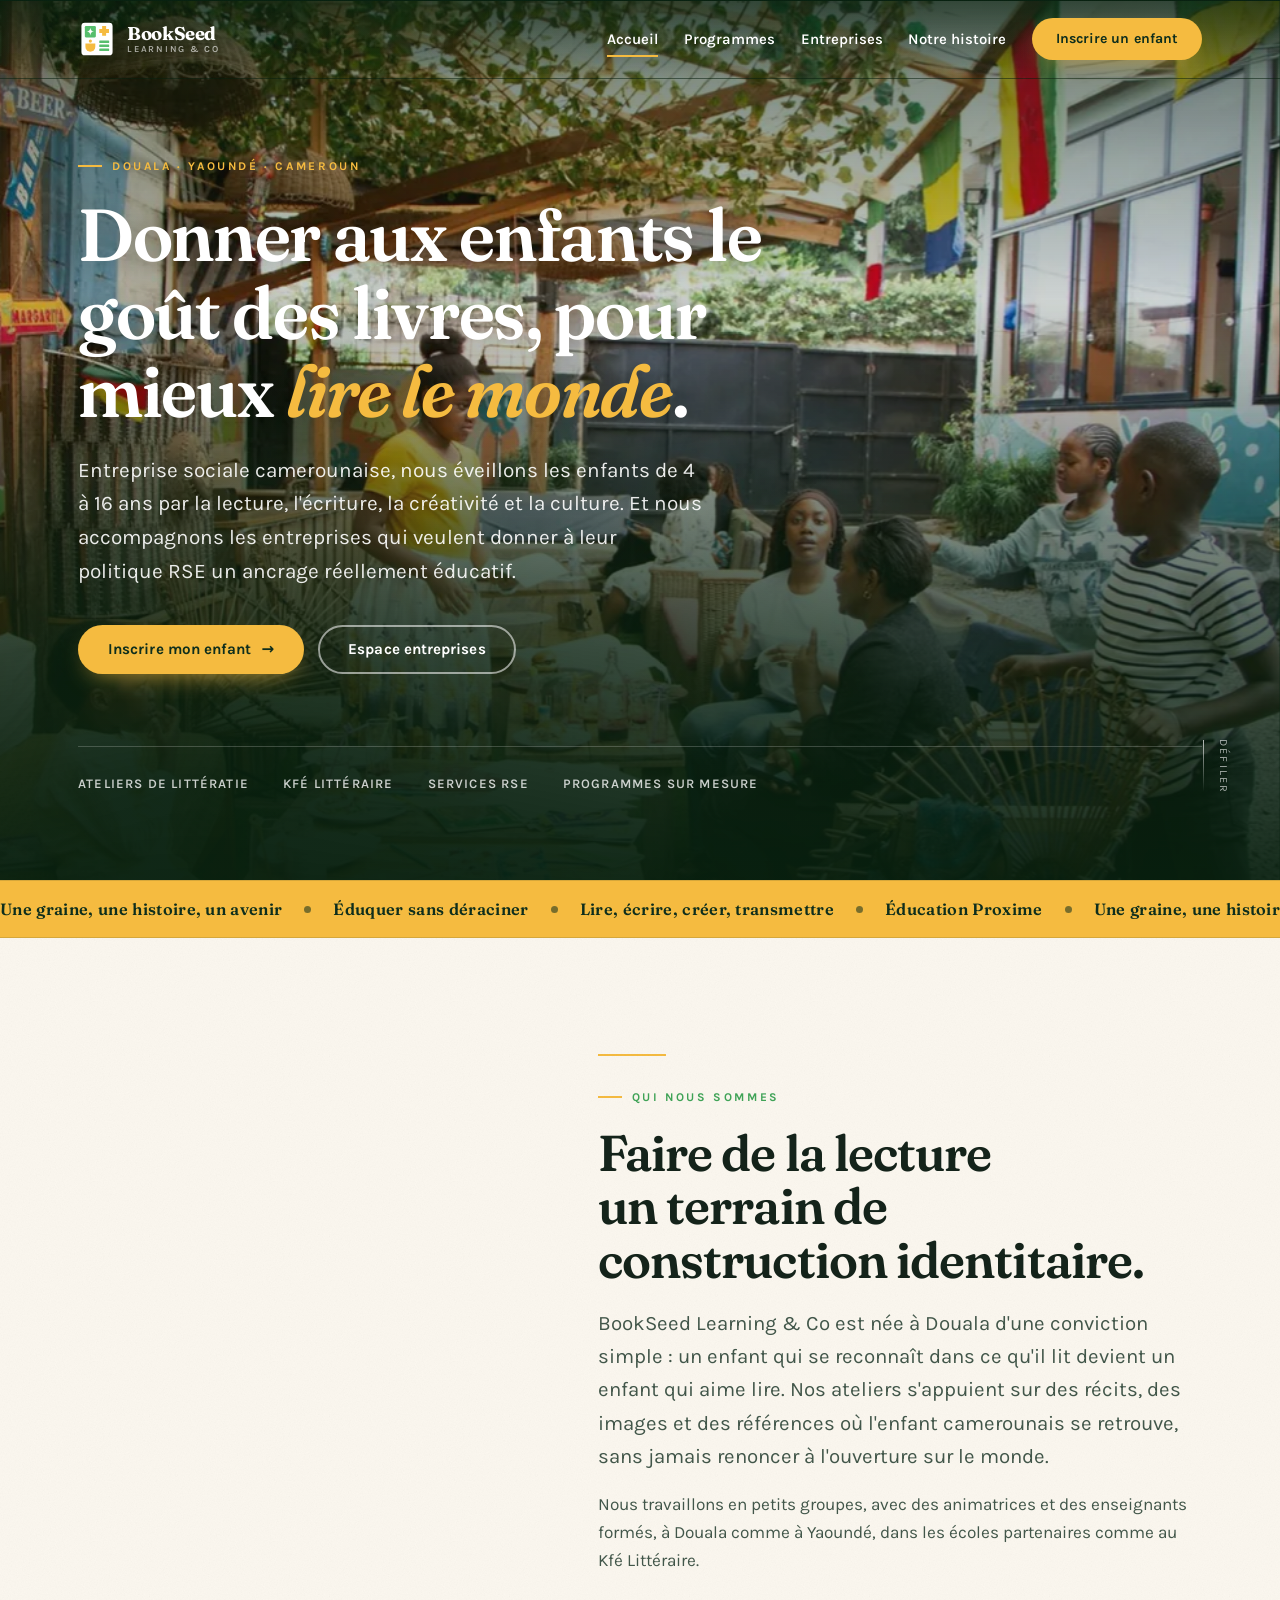
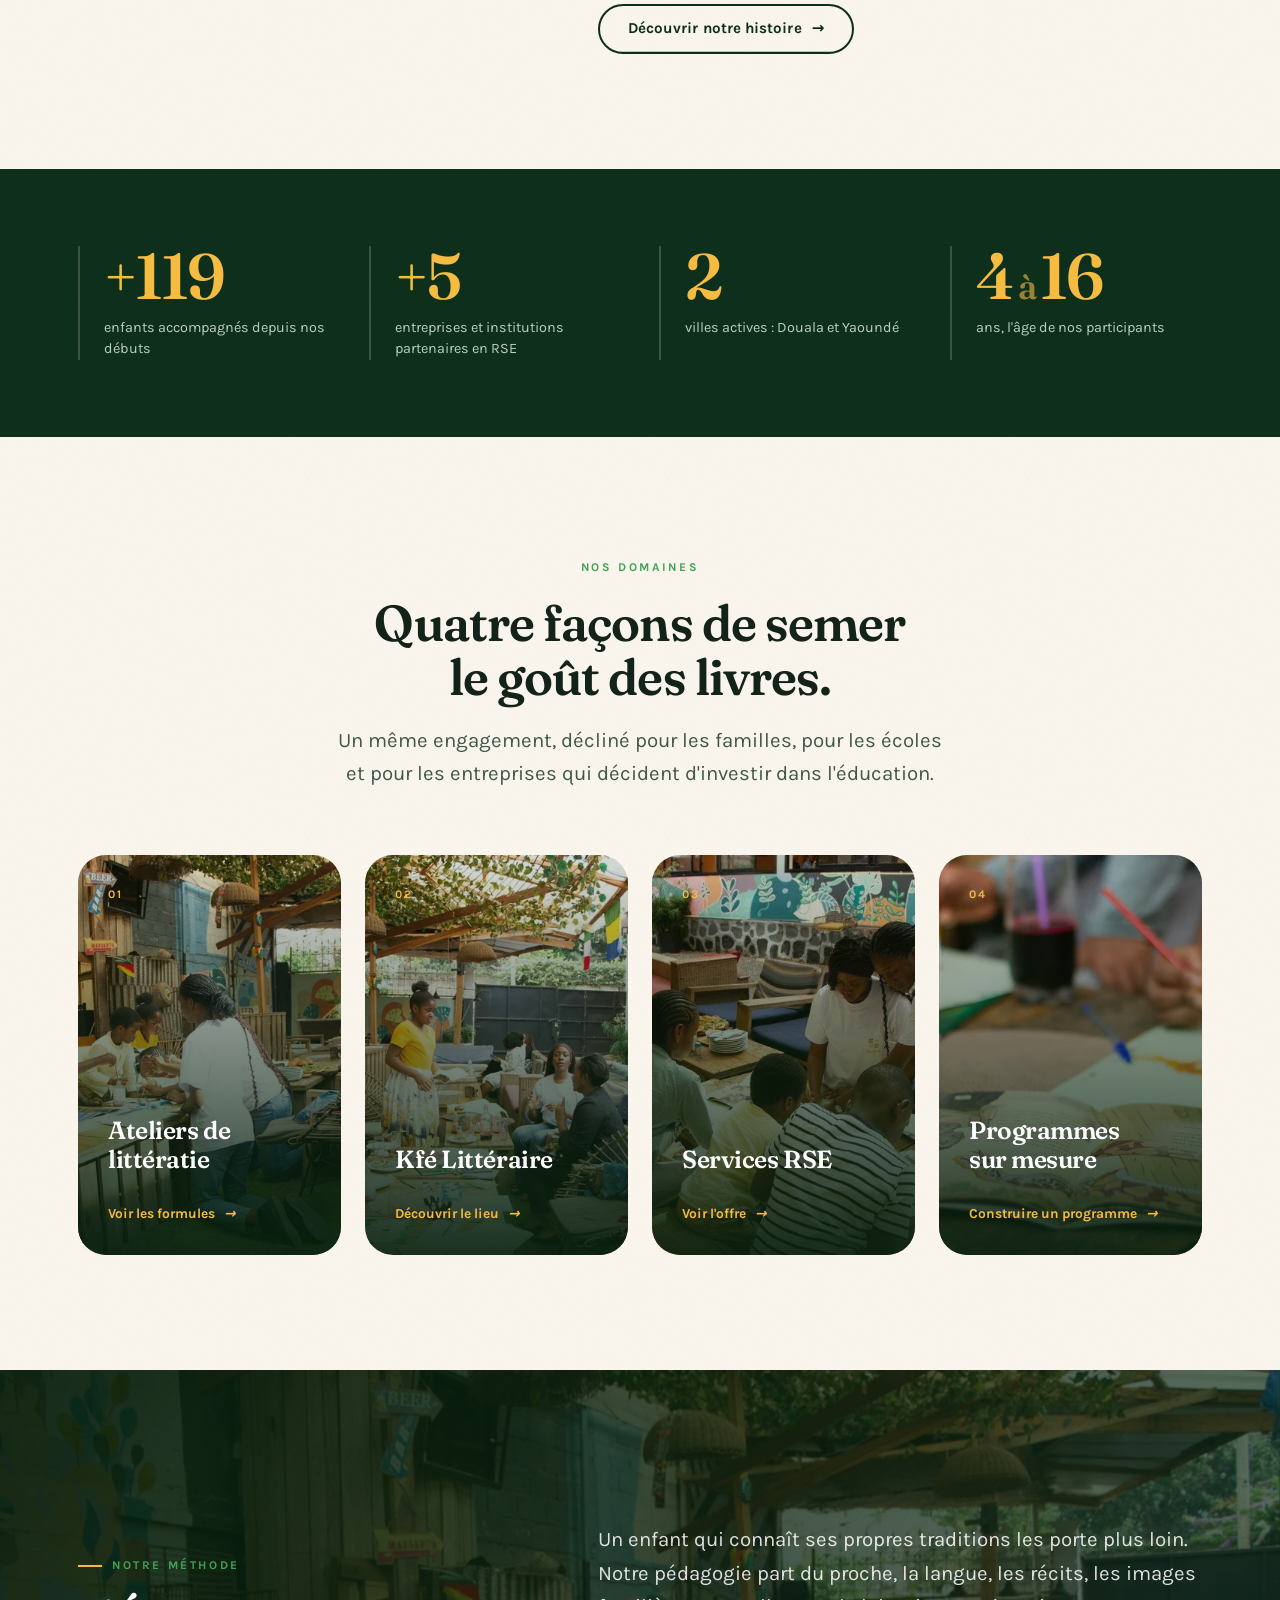
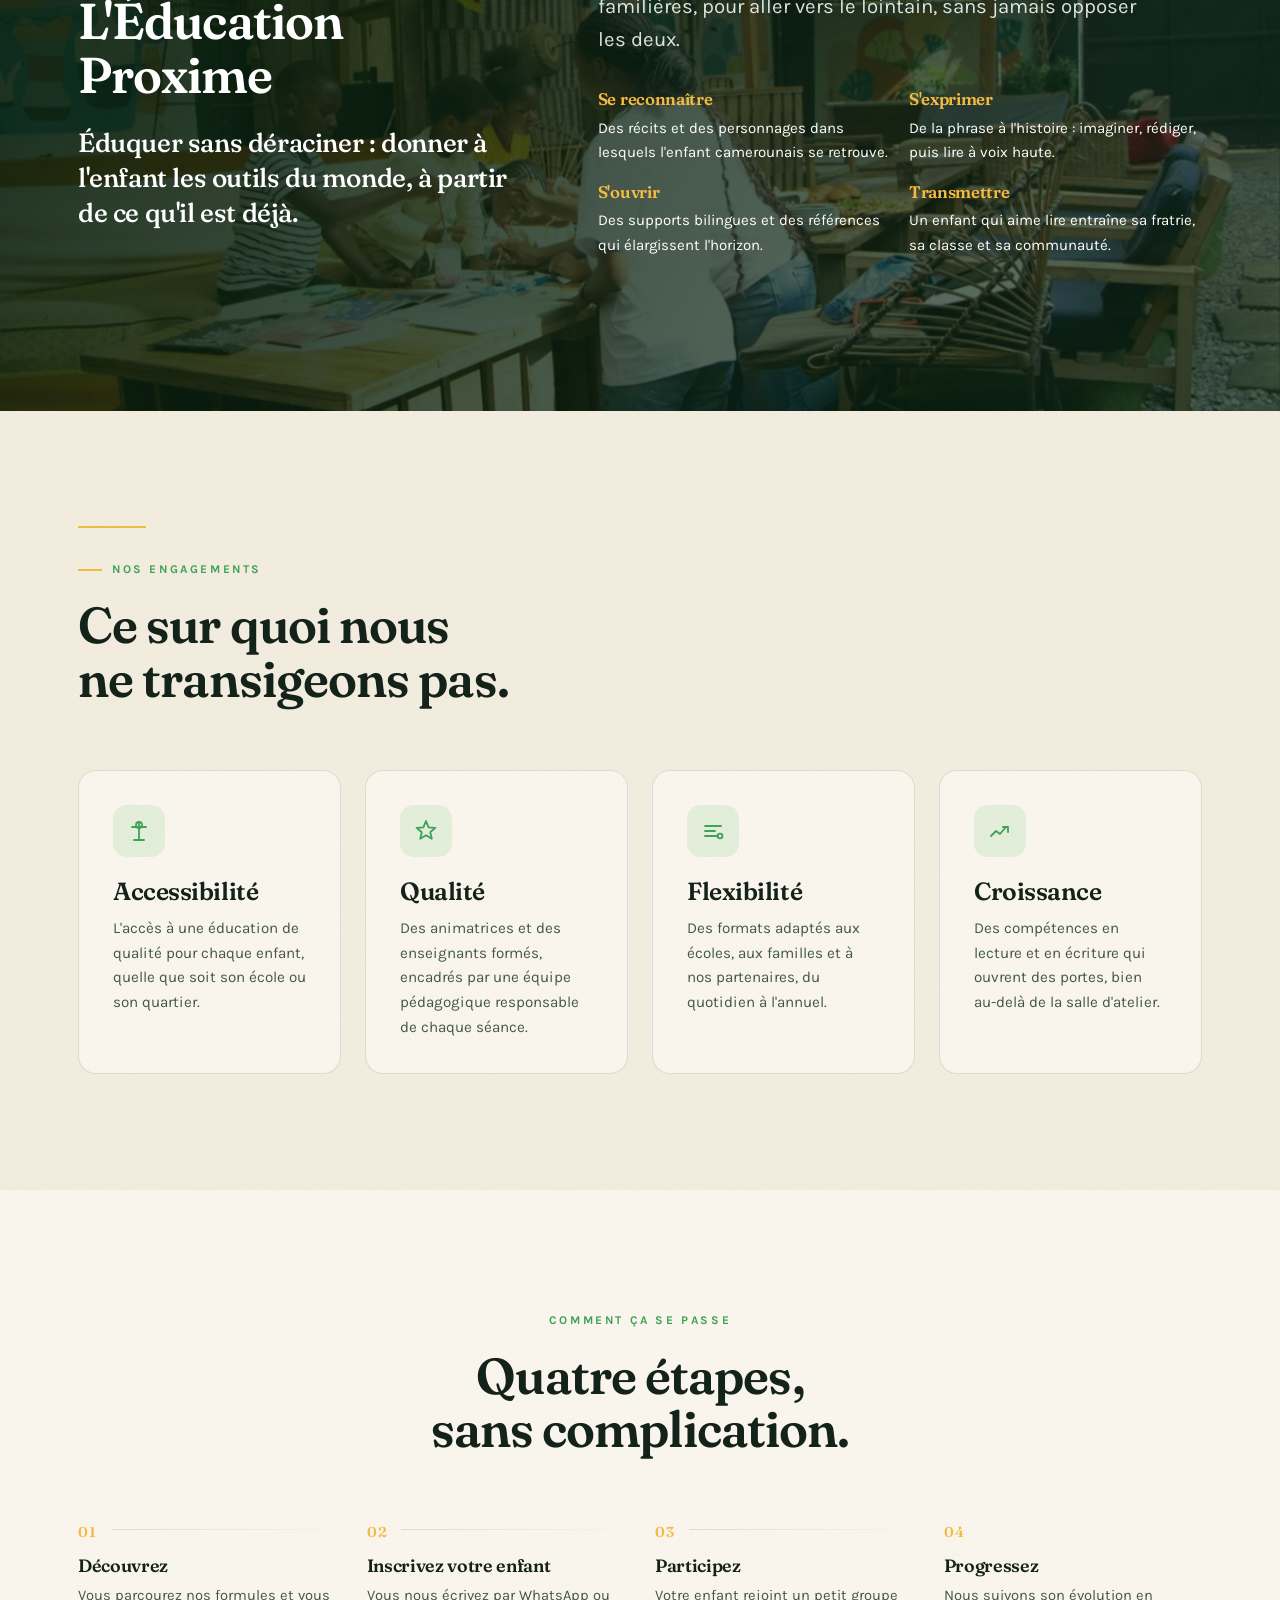
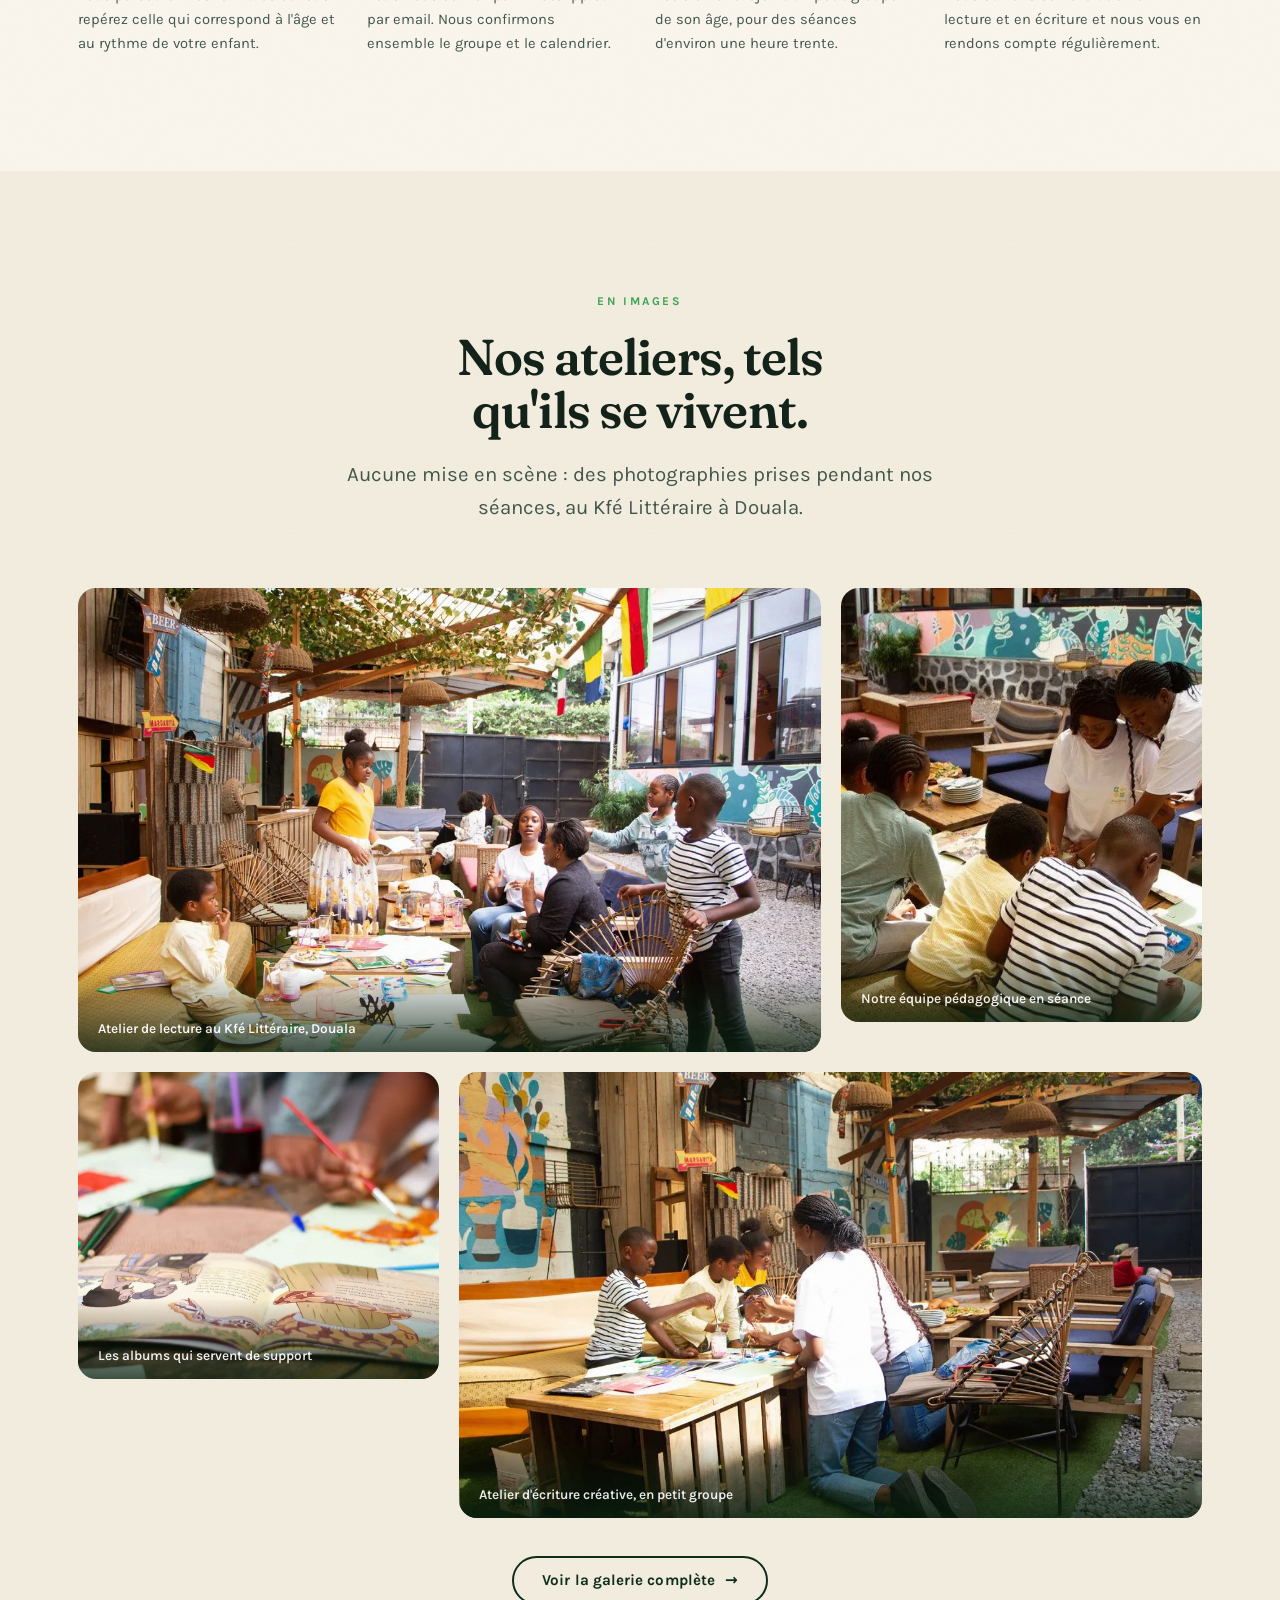
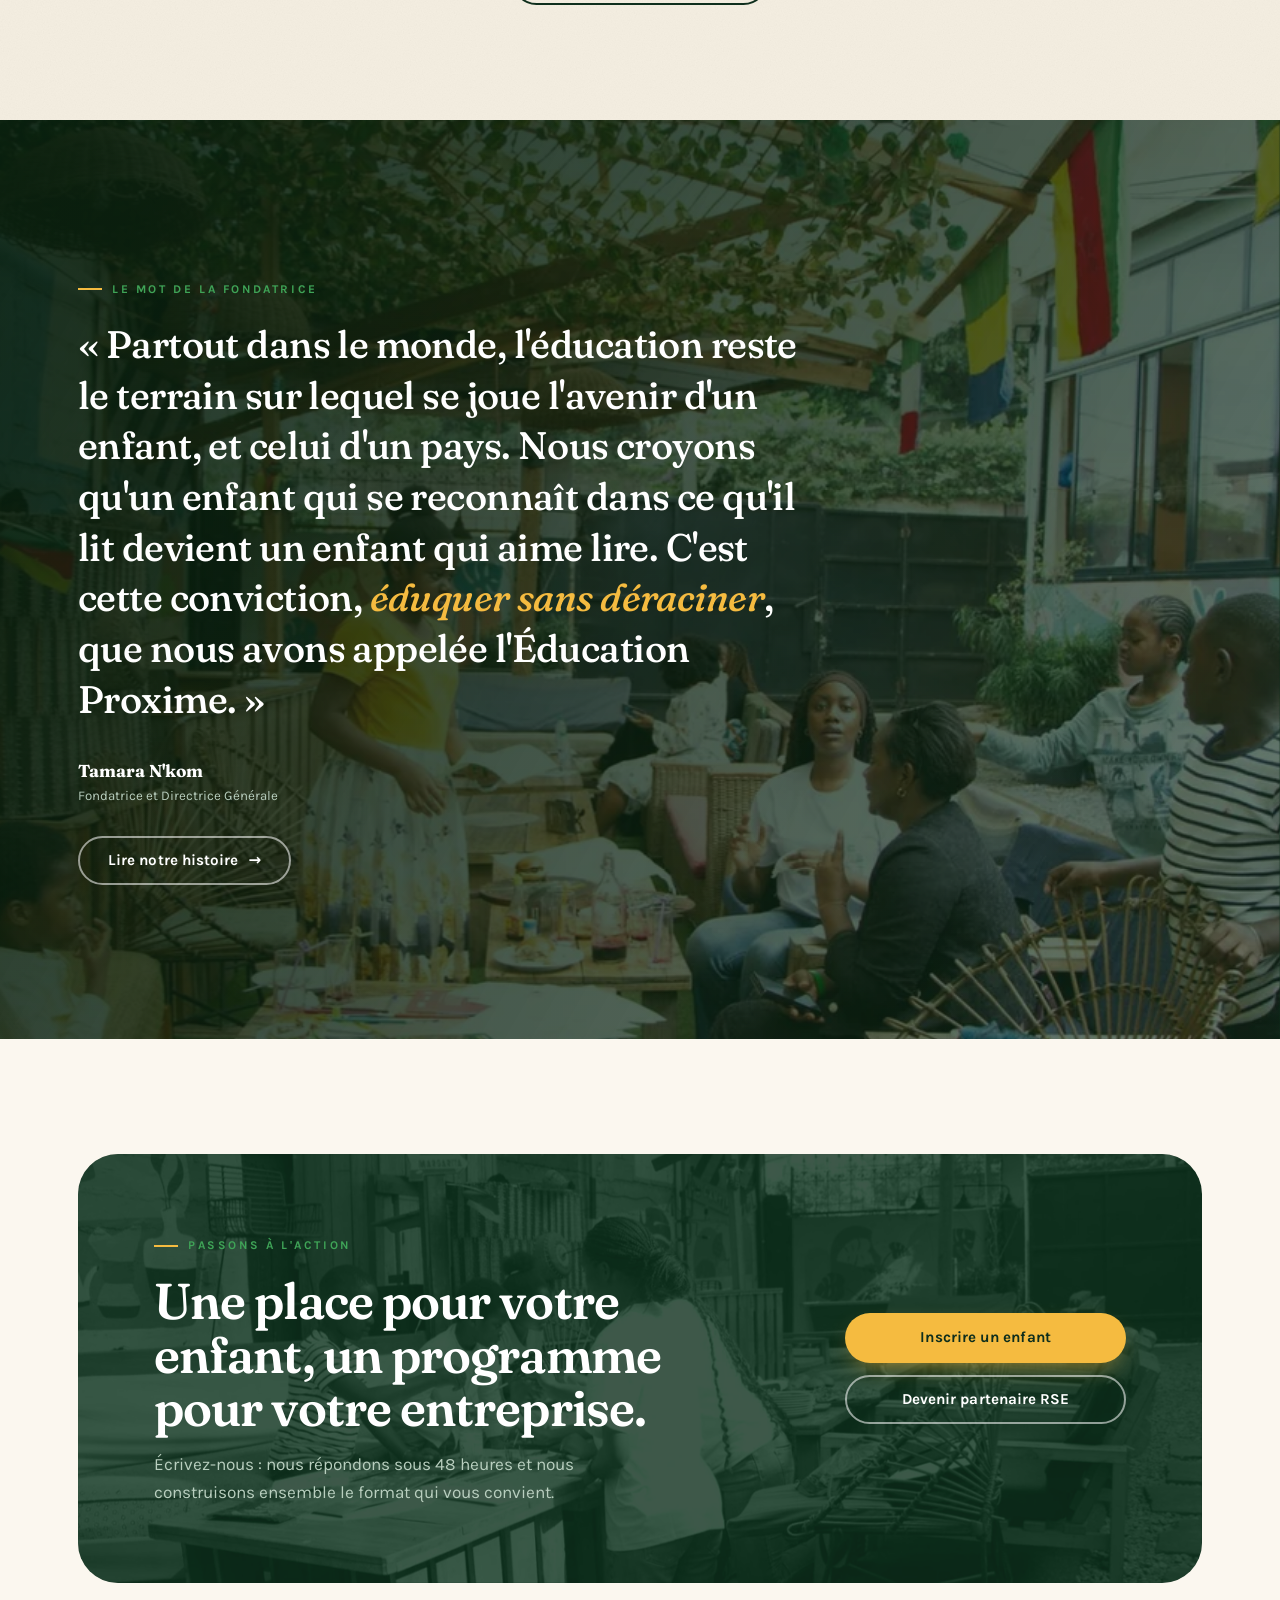
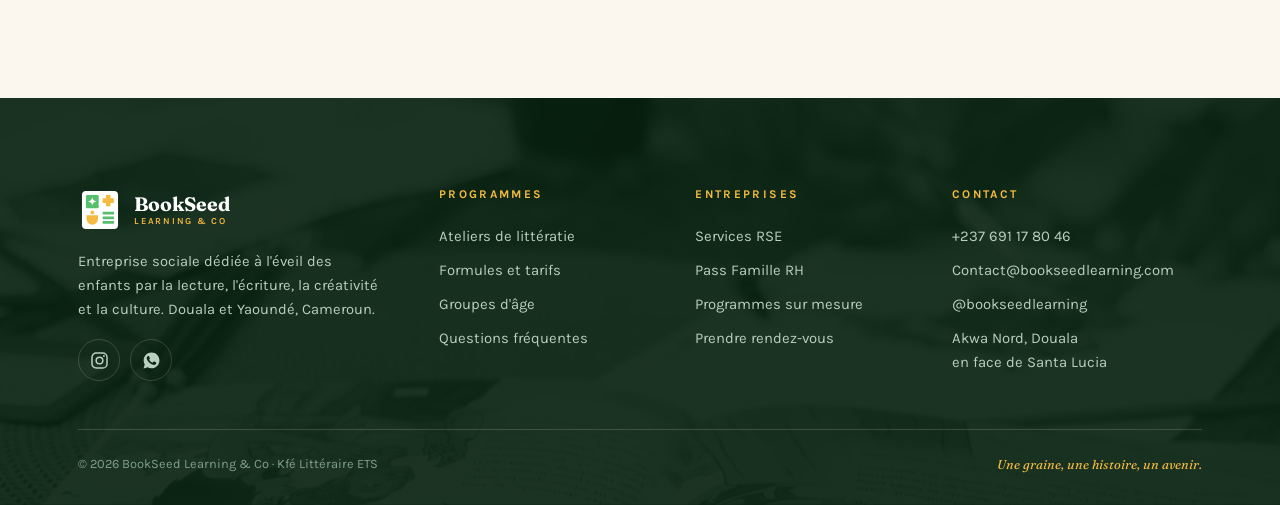
==== index.html @ c4b52234 "Refonte complète du site BookSeed Learning & Co Reconstruit le site en 4 pages à partir de la maquet" ====
<!DOCTYPE html>
<html lang="fr">
<head>
<meta charset="UTF-8">
<meta name="viewport" content="width=device-width, initial-scale=1">
<title>BookSeed Learning &amp; Co · Donner aux enfants le goût des livres</title>
<meta name="description" content="Entreprise sociale camerounaise dédiée à l'éveil des enfants par la lecture et l'écriture. Ateliers de littératie à Douala et Yaoundé, Kfé Littéraire et programmes RSE pour les entreprises.">
<meta name="theme-color" content="#0E2E1C">
<link rel="canonical" href="https://bookseedlearning.com/">
<meta property="og:type" content="website">
<meta property="og:locale" content="fr_FR">
<meta property="og:title" content="BookSeed Learning &amp; Co · Donner aux enfants le goût des livres">
<meta property="og:description" content="Ateliers de lecture et d'écriture pour les 4 à 16 ans à Douala et Yaoundé, Kfé Littéraire et programmes RSE.">
<meta property="og:image" content="assets/img/kfe-terrasse-1200.jpg">
<meta name="twitter:card" content="summary_large_image">
<link rel="icon" href="assets/img/logo.svg" type="image/svg+xml">
<link rel="apple-touch-icon" href="assets/img/logo.svg">
<link rel="preconnect" href="https://fonts.googleapis.com">
<link rel="preconnect" href="https://fonts.gstatic.com" crossorigin>
<link href="https://fonts.googleapis.com/css2?family=Fraunces:ital,opsz,wght@0,9..144,400..700;1,9..144,400..600&family=Karla:wght@400;500;600;700&display=swap" rel="stylesheet">
<link rel="preload" as="image" href="assets/img/kfe-terrasse-1200.webp" type="image/webp">
<link rel="stylesheet" href="assets/css/site.css">
<script type="application/ld+json">
{
  "@context":"https://schema.org",
  "@type":"EducationalOrganization",
  "name":"BookSeed Learning & Co",
  "alternateName":"Kfé Littéraire ETS",
  "url":"https://bookseedlearning.com/",
  "logo":"https://bookseedlearning.com/assets/img/logo.svg",
  "description":"Entreprise sociale camerounaise dédiée à l'éveil des enfants par la lecture, l'écriture, la créativité et la culture.",
  "telephone":"+237691178046",
  "email":"Contact@bookseedlearning.com",
  "address":{"@type":"PostalAddress","streetAddress":"Akwa Nord, en face de Santa Lucia","addressLocality":"Douala","addressCountry":"CM"},
  "areaServed":["Douala","Yaoundé"],
  "sameAs":["https://www.instagram.com/bookseedlearning"]
}
</script>
</head>
<body>
<div class="progress" aria-hidden="true"></div>
<a href="#main" class="sr-only">Aller au contenu principal</a>

<header class="site-header" data-mode="over">
  <div class="wrap">
    <a href="index.html" class="brand" aria-label="BookSeed Learning &amp; Co, accueil">
      <img src="assets/img/logo.svg" alt="" width="38" height="38">
      <span class="brand-text">BookSeed<small>Learning &amp; Co</small></span>
    </a>
    <nav class="nav" aria-label="Navigation principale">
      <a class="nav-link" href="index.html" aria-current="page">Accueil</a>
      <a class="nav-link" href="programmes.html">Programmes</a>
      <a class="nav-link" href="entreprises.html">Entreprises</a>
      <a class="nav-link" href="histoire.html">Notre histoire</a>
      <a class="btn btn-gold btn-sm" href="programmes.html#formules">Inscrire un enfant</a>
    </nav>
    <button class="burger" aria-label="Ouvrir le menu" aria-expanded="false" aria-controls="drawer">
      <span></span><span></span><span></span>
    </button>
  </div>
</header>

<div class="drawer" id="drawer">
  <nav class="drawer-nav" aria-label="Navigation mobile">
    <a href="index.html" aria-current="page">Accueil</a>
    <a href="programmes.html">Programmes</a>
    <a href="entreprises.html">Entreprises</a>
    <a href="histoire.html">Notre histoire</a>
  </nav>
  <div class="drawer-foot">
    <a class="btn btn-gold" href="programmes.html#formules">Inscrire un enfant</a>
    <a class="tel" href="tel:+237691178046">+237 691 17 80 46</a>
  </div>
</div>

<main id="main">

  <!-- ============ HERO ============ -->
  <section class="hero">
    <div class="hero-media">
      <picture>
        <source type="image/webp" srcset="assets/img/kfe-terrasse-800.webp 800w, assets/img/kfe-terrasse-1200.webp 1200w" sizes="100vw">
        <img src="assets/img/kfe-terrasse-1200.jpg" alt="Enfants et animatrice réunis autour des tables d'atelier au Kfé Littéraire à Douala" data-parallax="0.18" width="1200" height="800" fetchpriority="high">
      </picture>
    </div>
    <div class="wrap">
      <span class="eyebrow">Douala · Yaoundé · Cameroun</span>
      <h1 class="rv">Donner aux enfants le goût des livres, pour mieux <span class="accent">lire le monde</span>.</h1>
      <p class="lede rv" data-d="1">Entreprise sociale camerounaise, nous éveillons les enfants de 4 à 16 ans par la lecture, l'écriture, la créativité et la culture. Et nous accompagnons les entreprises qui veulent donner à leur politique RSE un ancrage réellement éducatif.</p>
      <div class="hero-ctas rv" data-d="2">
        <a class="btn btn-gold" href="programmes.html#formules" data-magnetic>Inscrire mon enfant <span class="ico">&rarr;</span></a>
        <a class="btn btn-light" href="entreprises.html">Espace entreprises</a>
      </div>
      <div class="hero-meta rv" data-d="3">
        <span>Ateliers de littératie</span>
        <span>Kfé Littéraire</span>
        <span>Services RSE</span>
        <span>Programmes sur mesure</span>
      </div>
    </div>
    <div class="hero-scroll" aria-hidden="true">Défiler <i></i></div>
  </section>

  <!-- ============ MARQUEE ============ -->
  <div class="marquee" aria-hidden="true">
    <div class="marquee-track">
      <span>Une graine, une histoire, un avenir</span>
      <span>Éduquer sans déraciner</span>
      <span>Lire, écrire, créer, transmettre</span>
      <span>Éducation Proxime</span>
    </div>
  </div>

  <!-- ============ MANIFESTE ============ -->
  <section class="section grain">
    <div class="wrap">
      <div class="split narrow-left">
        <div class="split-media rv-img">
          <picture>
            <source type="image/webp" srcset="assets/img/livre-illustre-800.webp 800w, assets/img/livre-illustre-1200.webp 1200w" sizes="(max-width:960px) 92vw, 42vw">
            <img src="assets/img/livre-illustre-1200.jpg" alt="Album illustré africain ouvert sur une table d'atelier, entouré de crayons et de peinture" loading="lazy" width="1200" height="800">
          </picture>
          <div class="media-cap">Nos supports de lecture, pensés pour que l'enfant s'y reconnaisse</div>
        </div>
        <div class="rv">
          <div class="rule"></div>
          <span class="eyebrow">Qui nous sommes</span>
          <h2>Faire de la lecture un terrain de construction identitaire.</h2>
          <p class="lede" style="margin-top:20px">BookSeed Learning &amp; Co est née à Douala d'une conviction simple : un enfant qui se reconnaît dans ce qu'il lit devient un enfant qui aime lire. Nos ateliers s'appuient sur des récits, des images et des références où l'enfant camerounais se retrouve, sans jamais renoncer à l'ouverture sur le monde.</p>
          <p style="margin-top:18px;color:var(--ink-soft)">Nous travaillons en petits groupes, avec des animatrices et des enseignants formés, à Douala comme à Yaoundé, dans les écoles partenaires comme au Kfé Littéraire.</p>
          <a class="btn btn-outline" style="margin-top:30px" href="histoire.html">Découvrir notre histoire <span class="ico">&rarr;</span></a>
        </div>
      </div>
    </div>
  </section>

  <!-- ============ CHIFFRES ============ -->
  <section class="section section-tight section-dark grain">
    <div class="wrap">
      <div class="stats">
        <div class="stat rv">
          <b data-count="119" data-prefix="+">+119</b>
          <span>enfants accompagnés depuis nos débuts</span>
        </div>
        <div class="stat rv" data-d="1">
          <b data-count="5" data-prefix="+">+5</b>
          <span>entreprises et institutions partenaires en RSE</span>
        </div>
        <div class="stat rv" data-d="2">
          <b data-count="2">2</b>
          <span>villes actives : Douala et Yaoundé</span>
        </div>
        <div class="stat rv" data-d="3">
          <b>4<em style="font-style:normal;font-size:.55em;opacity:.6">&nbsp;à&nbsp;</em>16</b>
          <span>ans, l'âge de nos participants</span>
        </div>
      </div>
    </div>
  </section>

  <!-- ============ DOMAINES ============ -->
  <section class="section grain">
    <div class="wrap">
      <div class="head center rv">
        <span class="eyebrow eyebrow-c">Nos domaines</span>
        <h2>Quatre façons de semer le goût des livres.</h2>
        <p class="lede">Un même engagement, décliné pour les familles, pour les écoles et pour les entreprises qui décident d'investir dans l'éducation.</p>
      </div>
      <div class="grid-4">
        <a class="tile rv" href="programmes.html">
          <picture>
            <source type="image/webp" srcset="assets/img/atelier-creatif-800.webp">
            <img src="assets/img/atelier-creatif-800.jpg" alt="Animatrice accompagnant un petit groupe d'enfants pendant un atelier" loading="lazy" width="800" height="533">
          </picture>
          <span class="num">01</span>
          <h3>Ateliers de littératie</h3>
          <p>Nos programmes phares de lecture et d'écriture, en petits groupes, par tranche d'âge.</p>
          <span class="go">Voir les formules <i>&rarr;</i></span>
        </a>
        <a class="tile rv" data-d="1" href="histoire.html#kfe">
          <picture>
            <source type="image/webp" srcset="assets/img/kfe-terrasse-800.webp">
            <img src="assets/img/kfe-terrasse-800.jpg" alt="La terrasse du Kfé Littéraire à Douala" loading="lazy" width="800" height="533">
          </picture>
          <span class="num">02</span>
          <h3>Kfé Littéraire</h3>
          <p>Notre café littéraire à Douala, un lieu de vie autour du livre, actuellement en rénovation.</p>
          <span class="go">Découvrir le lieu <i>&rarr;</i></span>
        </a>
        <a class="tile rv" data-d="2" href="entreprises.html">
          <picture>
            <source type="image/webp" srcset="assets/img/equipe-lecture-800.webp">
            <img src="assets/img/equipe-lecture-800.jpg" alt="Deux animatrices BookSeed accompagnant un groupe d'enfants en lecture" loading="lazy" width="800" height="533">
          </picture>
          <span class="num">03</span>
          <h3>Services RSE</h3>
          <p>Des programmes sur mesure pour les entreprises et les institutions qui investissent dans l'éducation.</p>
          <span class="go">Voir l'offre <i>&rarr;</i></span>
        </a>
        <a class="tile rv" data-d="3" href="entreprises.html#surmesure">
          <picture>
            <source type="image/webp" srcset="assets/img/livre-illustre-800.webp">
            <img src="assets/img/livre-illustre-800.jpg" alt="Album illustré ouvert pendant un atelier d'écriture" loading="lazy" width="800" height="533">
          </picture>
          <span class="num">04</span>
          <h3>Programmes sur mesure</h3>
          <p>Un accompagnement pédagogique conçu avec les écoles et nos partenaires, sur la durée.</p>
          <span class="go">Construire un programme <i>&rarr;</i></span>
        </a>
      </div>
    </div>
  </section>

  <!-- ============ ÉDUCATION PROXIME ============ -->
  <section class="band">
    <div class="band-media">
      <picture>
        <source type="image/webp" srcset="assets/img/atelier-creatif-1200.webp">
        <img src="assets/img/atelier-creatif-1200.jpg" alt="" aria-hidden="true" data-parallax="0.12" loading="lazy" width="1200" height="799">
      </picture>
    </div>
    <div class="wrap">
      <div class="split narrow-left" style="align-items:center">
        <div class="rv">
          <span class="eyebrow">Notre méthode</span>
          <h2 style="color:#fff">L'Éducation Proxime</h2>
          <blockquote style="margin-top:24px;font-size:clamp(1.15rem,1rem + 1vw,1.65rem);max-width:30ch">Éduquer sans déraciner : donner à l'enfant les outils du monde, à partir de ce qu'il est déjà.</blockquote>
        </div>
        <div class="rv" data-d="1">
          <p class="lede" style="color:rgba(255,255,255,.86)">Un enfant qui connaît ses propres traditions les porte plus loin. Notre pédagogie part du proche, la langue, les récits, les images familières, pour aller vers le lointain, sans jamais opposer les deux.</p>
          <div class="grid-2" style="margin-top:34px;gap:18px">
            <div>
              <h3 style="color:var(--gold);font-size:1.05rem;margin-bottom:6px">Se reconnaître</h3>
              <p style="font-size:.94rem">Des récits et des personnages dans lesquels l'enfant camerounais se retrouve.</p>
            </div>
            <div>
              <h3 style="color:var(--gold);font-size:1.05rem;margin-bottom:6px">S'exprimer</h3>
              <p style="font-size:.94rem">De la phrase à l'histoire : imaginer, rédiger, puis lire à voix haute.</p>
            </div>
            <div>
              <h3 style="color:var(--gold);font-size:1.05rem;margin-bottom:6px">S'ouvrir</h3>
              <p style="font-size:.94rem">Des supports bilingues et des références qui élargissent l'horizon.</p>
            </div>
            <div>
              <h3 style="color:var(--gold);font-size:1.05rem;margin-bottom:6px">Transmettre</h3>
              <p style="font-size:.94rem">Un enfant qui aime lire entraîne sa fratrie, sa classe et sa communauté.</p>
            </div>
          </div>
        </div>
      </div>
    </div>
  </section>

  <!-- ============ VALEURS ============ -->
  <section class="section section-paper2 grain">
    <div class="wrap">
      <div class="head rv">
        <div class="rule"></div>
        <span class="eyebrow">Nos engagements</span>
        <h2>Ce sur quoi nous ne transigeons pas.</h2>
      </div>
      <div class="grid-4">
        <div class="card rv">
          <span class="ic" aria-hidden="true"><svg width="24" height="24" viewBox="0 0 24 24" fill="none" stroke="currentColor" stroke-width="1.8" stroke-linecap="round" stroke-linejoin="round"><path d="M12 3v18M5 8h14M7 21h10"/><circle cx="12" cy="6" r="3"/></svg></span>
          <h3>Accessibilité</h3>
          <p>L'accès à une éducation de qualité pour chaque enfant, quelle que soit son école ou son quartier.</p>
        </div>
        <div class="card rv" data-d="1">
          <span class="ic" aria-hidden="true"><svg width="24" height="24" viewBox="0 0 24 24" fill="none" stroke="currentColor" stroke-width="1.8" stroke-linecap="round" stroke-linejoin="round"><path d="M12 2l2.6 6.3 6.8.5-5.2 4.4 1.6 6.6L12 16.3 6.2 19.8l1.6-6.6L2.6 8.8l6.8-.5z"/></svg></span>
          <h3>Qualité</h3>
          <p>Des animatrices et des enseignants formés, encadrés par une équipe pédagogique responsable de chaque séance.</p>
        </div>
        <div class="card rv" data-d="2">
          <span class="ic" aria-hidden="true"><svg width="24" height="24" viewBox="0 0 24 24" fill="none" stroke="currentColor" stroke-width="1.8" stroke-linecap="round" stroke-linejoin="round"><path d="M4 7h16M4 12h10M4 17h13"/><circle cx="19" cy="17" r="2.4"/></svg></span>
          <h3>Flexibilité</h3>
          <p>Des formats adaptés aux écoles, aux familles et à nos partenaires, du quotidien à l'annuel.</p>
        </div>
        <div class="card rv" data-d="3">
          <span class="ic" aria-hidden="true"><svg width="24" height="24" viewBox="0 0 24 24" fill="none" stroke="currentColor" stroke-width="1.8" stroke-linecap="round" stroke-linejoin="round"><path d="M3 17l5-5 4 3 6-7"/><path d="M15 8h5v5"/></svg></span>
          <h3>Croissance</h3>
          <p>Des compétences en lecture et en écriture qui ouvrent des portes, bien au-delà de la salle d'atelier.</p>
        </div>
      </div>
    </div>
  </section>

  <!-- ============ PARCOURS ============ -->
  <section class="section grain">
    <div class="wrap">
      <div class="head center rv">
        <span class="eyebrow eyebrow-c">Comment ça se passe</span>
        <h2>Quatre étapes, sans complication.</h2>
      </div>
      <div class="steps">
        <div class="step rv">
          <h3>Découvrez</h3>
          <p>Vous parcourez nos formules et vous repérez celle qui correspond à l'âge et au rythme de votre enfant.</p>
        </div>
        <div class="step rv" data-d="1">
          <h3>Inscrivez votre enfant</h3>
          <p>Vous nous écrivez par WhatsApp ou par email. Nous confirmons ensemble le groupe et le calendrier.</p>
        </div>
        <div class="step rv" data-d="2">
          <h3>Participez</h3>
          <p>Votre enfant rejoint un petit groupe de son âge, pour des séances d'environ une heure trente.</p>
        </div>
        <div class="step rv" data-d="3">
          <h3>Progressez</h3>
          <p>Nous suivons son évolution en lecture et en écriture et nous vous en rendons compte régulièrement.</p>
        </div>
      </div>
    </div>
  </section>

  <!-- ============ GALERIE ============ -->
  <section class="section section-paper2 grain">
    <div class="wrap">
      <div class="head center rv">
        <span class="eyebrow eyebrow-c">En images</span>
        <h2>Nos ateliers, tels qu'ils se vivent.</h2>
        <p class="lede">Aucune mise en scène : des photographies prises pendant nos séances, au Kfé Littéraire à Douala.</p>
      </div>
      <div class="gal">
        <figure class="g-a rv" aria-label="Agrandir la photographie">
          <picture>
            <source type="image/webp" srcset="assets/img/kfe-terrasse-1200.webp">
            <img src="assets/img/kfe-terrasse-1200.jpg" data-full="assets/img/kfe-terrasse-1200.jpg" alt="Vue d'ensemble de la terrasse du Kfé Littéraire pendant un atelier" loading="lazy" width="1200" height="800">
          </picture>
          <figcaption>Atelier de lecture au Kfé Littéraire, Douala</figcaption>
        </figure>
        <figure class="g-b rv" data-d="1" aria-label="Agrandir la photographie">
          <picture>
            <source type="image/webp" srcset="assets/img/equipe-lecture-800.webp">
            <img src="assets/img/equipe-lecture-800.jpg" data-full="assets/img/equipe-lecture-800.jpg" alt="Deux animatrices BookSeed avec un groupe d'enfants" loading="lazy" width="800" height="533">
          </picture>
          <figcaption>Notre équipe pédagogique en séance</figcaption>
        </figure>
        <figure class="g-c rv" data-d="2" aria-label="Agrandir la photographie">
          <picture>
            <source type="image/webp" srcset="assets/img/livre-illustre-800.webp">
            <img src="assets/img/livre-illustre-800.jpg" data-full="assets/img/livre-illustre-1200.jpg" alt="Album illustré africain ouvert sur la table d'atelier" loading="lazy" width="800" height="533">
          </picture>
          <figcaption>Les albums qui servent de support</figcaption>
        </figure>
        <figure class="g-d rv" data-d="3" aria-label="Agrandir la photographie">
          <picture>
            <source type="image/webp" srcset="assets/img/atelier-creatif-1200.webp">
            <img src="assets/img/atelier-creatif-1200.jpg" data-full="assets/img/atelier-creatif-1200.jpg" alt="Animatrice agenouillée auprès des enfants pendant un atelier créatif" loading="lazy" width="1200" height="799">
          </picture>
          <figcaption>Atelier d'écriture créative, en petit groupe</figcaption>
        </figure>
      </div>
      <div style="text-align:center;margin-top:38px" class="rv">
        <a class="btn btn-outline" href="histoire.html#galerie">Voir la galerie complète <span class="ico">&rarr;</span></a>
      </div>
    </div>
  </section>

  <!-- ============ FONDATRICE ============ -->
  <section class="band">
    <div class="band-media">
      <picture>
        <source type="image/webp" srcset="assets/img/kfe-terrasse-1200.webp">
        <img src="assets/img/kfe-terrasse-1200.jpg" alt="" aria-hidden="true" data-parallax="0.1" loading="lazy" width="1200" height="800">
      </picture>
    </div>
    <div class="wrap">
      <div class="rv" style="max-width:760px">
        <span class="eyebrow">Le mot de la fondatrice</span>
        <blockquote style="max-width:30ch">« Partout dans le monde, l'éducation reste le terrain sur lequel se joue l'avenir d'un enfant, et celui d'un pays. Nous croyons qu'un enfant qui se reconnaît dans ce qu'il lit devient un enfant qui aime lire. C'est cette conviction, <em>éduquer sans déraciner</em>, que nous avons appelée l'Éducation Proxime. »</blockquote>
        <div class="who">
          <div>
            <b>Tamara N'kom</b>
            <span>Fondatrice et Directrice Générale</span>
          </div>
        </div>
        <a class="btn btn-light" style="margin-top:30px" href="histoire.html">Lire notre histoire <span class="ico">&rarr;</span></a>
      </div>
    </div>
  </section>

  <!-- ============ CTA ============ -->
  <section class="section">
    <div class="wrap">
      <div class="cta rv">
        <div>
          <span class="eyebrow">Passons à l'action</span>
          <h2>Une place pour votre enfant, un programme pour votre entreprise.</h2>
          <p>Écrivez-nous : nous répondons sous 48 heures et nous construisons ensemble le format qui vous convient.</p>
        </div>
        <div class="cta-actions">
          <a class="btn btn-gold" href="programmes.html#formules">Inscrire un enfant</a>
          <a class="btn btn-light" href="entreprises.html">Devenir partenaire RSE</a>
        </div>
      </div>
    </div>
  </section>

</main>

<footer class="site-footer">
  <div class="wrap">
    <div class="foot-top">
      <div>
        <div class="foot-brand">
          <img src="assets/img/logo.svg" alt="" width="44" height="44">
          <b>BookSeed<small>Learning &amp; Co</small></b>
        </div>
        <p>Entreprise sociale dédiée à l'éveil des enfants par la lecture, l'écriture, la créativité et la culture. Douala et Yaoundé, Cameroun.</p>
        <div class="socials">
          <a class="social" href="https://www.instagram.com/bookseedlearning" target="_blank" rel="noopener" aria-label="Instagram">
            <svg width="19" height="19" viewBox="0 0 24 24" fill="none" stroke="currentColor" stroke-width="1.9"><rect x="2.5" y="2.5" width="19" height="19" rx="5.5"/><circle cx="12" cy="12" r="4.2"/><circle cx="17.6" cy="6.4" r="1.2" fill="currentColor" stroke="none"/></svg>
          </a>
          <a class="social" href="https://wa.me/237691178046" target="_blank" rel="noopener" aria-label="WhatsApp">
            <svg width="19" height="19" viewBox="0 0 24 24" fill="currentColor"><path d="M12.04 2c-5.5 0-9.96 4.46-9.96 9.96 0 1.76.46 3.48 1.34 5L2 22l5.16-1.35a9.9 9.9 0 004.88 1.25h.01c5.5 0 9.96-4.46 9.96-9.96S17.54 2 12.04 2zm5.83 14.06c-.25.7-1.44 1.33-2 1.42-.51.08-1.16.11-1.87-.12-.43-.14-.99-.32-1.7-.63-2.99-1.29-4.94-4.3-5.09-4.5-.15-.2-1.22-1.62-1.22-3.09s.77-2.19 1.04-2.49c.27-.3.59-.37.79-.37h.57c.18 0 .43-.07.67.51.25.6.84 2.07.91 2.22.07.15.12.32.02.52-.1.2-.15.32-.3.5l-.44.51c-.15.15-.3.31-.13.61.17.3.76 1.25 1.63 2.03 1.12 1 2.06 1.31 2.36 1.46.3.15.47.12.65-.07.17-.2.75-.87.95-1.17.2-.3.4-.25.67-.15.27.1 1.72.81 2.01.96.3.15.5.22.57.35.07.12.07.72-.18 1.42z"/></svg>
          </a>
        </div>
      </div>
      <div>
        <h4>Programmes</h4>
        <a href="programmes.html">Ateliers de littératie</a>
        <a href="programmes.html#formules">Formules et tarifs</a>
        <a href="programmes.html#ages">Groupes d'âge</a>
        <a href="programmes.html#faq">Questions fréquentes</a>
      </div>
      <div>
        <h4>Entreprises</h4>
        <a href="entreprises.html">Services RSE</a>
        <a href="entreprises.html#pass">Pass Famille RH</a>
        <a href="entreprises.html#surmesure">Programmes sur mesure</a>
        <a href="entreprises.html#contact">Prendre rendez-vous</a>
      </div>
      <div>
        <h4>Contact</h4>
        <a href="tel:+237691178046">+237 691 17 80 46</a>
        <a href="mailto:Contact@bookseedlearning.com">Contact@bookseedlearning.com</a>
        <a href="https://www.instagram.com/bookseedlearning" target="_blank" rel="noopener">@bookseedlearning</a>
        <a href="histoire.html#contact">Akwa Nord, Douala<br>en face de Santa Lucia</a>
      </div>
    </div>
    <div class="foot-bottom">
      <span>© <span data-year>2026</span> BookSeed Learning &amp; Co · Kfé Littéraire ETS</span>
      <span class="tag">Une graine, une histoire, un avenir.</span>
    </div>
  </div>
</footer>

<a class="wa" href="https://wa.me/237691178046" target="_blank" rel="noopener" aria-label="Nous écrire sur WhatsApp">
  <svg viewBox="0 0 24 24" fill="currentColor"><path d="M12.04 2c-5.5 0-9.96 4.46-9.96 9.96 0 1.76.46 3.48 1.34 5L2 22l5.16-1.35a9.9 9.9 0 004.88 1.25h.01c5.5 0 9.96-4.46 9.96-9.96S17.54 2 12.04 2zm5.83 14.06c-.25.7-1.44 1.33-2 1.42-.51.08-1.16.11-1.87-.12-.43-.14-.99-.32-1.7-.63-2.99-1.29-4.94-4.3-5.09-4.5-.15-.2-1.22-1.62-1.22-3.09s.77-2.19 1.04-2.49c.27-.3.59-.37.79-.37h.57c.18 0 .43-.07.67.51.25.6.84 2.07.91 2.22.07.15.12.32.02.52-.1.2-.15.32-.3.5l-.44.51c-.15.15-.3.31-.13.61.17.3.76 1.25 1.63 2.03 1.12 1 2.06 1.31 2.36 1.46.3.15.47.12.65-.07.17-.2.75-.87.95-1.17.2-.3.4-.25.67-.15.27.1 1.72.81 2.01.96.3.15.5.22.57.35.07.12.07.72-.18 1.42z"/></svg>
</a>

<div class="lb" role="dialog" aria-modal="true" aria-label="Photographie agrandie">
  <button class="lb-x" aria-label="Fermer">&times;</button>
  <button class="lb-nav lb-prev" aria-label="Photographie précédente">&#8249;</button>
  <button class="lb-nav lb-next" aria-label="Photographie suivante">&#8250;</button>
  <div>
    <img src="" alt="">
    <p class="lb-cap"></p>
  </div>
</div>

<script src="assets/js/site.js" defer></script>
</body>
</html>
---- assets/css/site.css ----
/* ============================================================
   BookSeed Learning & Co
   Design system derived from the brand mark :
   green #57BE6D · gold #F5BB40 · white
   ============================================================ */

:root{
  /* Brand, sampled from the official logo */
  --green:#57BE6D;
  --green-600:#3FA457;
  --green-800:#1E5B33;
  --forest:#0E2E1C;
  --forest-900:#08200F;
  --gold:#F5BB40;
  --gold-600:#E0A425;

  /* Warm neutrals, drawn from the wood + raffia tones of the Kfé */
  --paper:#FBF7EF;
  --paper-2:#F4EEE1;
  --sand:#E9DFCB;
  --ink:#14231A;
  --ink-soft:#42574A;
  --ink-onDark:#F3EFE6;
  --ink-onDark-soft:#B9CFBF;
  --line:rgba(20,35,26,.12);
  --line-onDark:rgba(255,255,255,.16);

  --shadow-s:0 2px 8px rgba(14,46,28,.06);
  --shadow-m:0 18px 40px -24px rgba(14,46,28,.35);
  --shadow-l:0 40px 80px -40px rgba(14,46,28,.45);

  --max:1220px;
  --gut:clamp(20px,5vw,48px);
  --r-s:10px;
  --r-m:18px;
  --r-l:28px;
  --r-xl:40px;

  --ease:cubic-bezier(.22,1,.36,1);
  --ease-io:cubic-bezier(.65,0,.35,1);

  --nav-h:78px;
}

*,*::before,*::after{box-sizing:border-box;margin:0;padding:0;}

html{
  scroll-behavior:smooth;
  scroll-padding-top:calc(var(--nav-h) + 16px);
  -webkit-text-size-adjust:100%;
}

body{
  background:var(--paper);
  color:var(--ink);
  font-family:'Karla',system-ui,-apple-system,'Segoe UI',sans-serif;
  font-size:clamp(1rem,.96rem + .2vw,1.075rem);
  line-height:1.62;
  overflow-x:hidden;
  -webkit-font-smoothing:antialiased;
  text-rendering:optimizeLegibility;
}

h1,h2,h3,h4,.display{
  font-family:'Fraunces','Georgia',serif;
  font-variation-settings:'SOFT' 40,'WONK' 1;
  font-weight:600;
  line-height:1.06;
  letter-spacing:-.018em;
  text-wrap:balance;
}

h1{font-size:clamp(2.35rem,1.4rem + 4.4vw,4.6rem);}
h2{font-size:clamp(1.9rem,1.25rem + 2.9vw,3.15rem);}
h3{font-size:clamp(1.2rem,1.05rem + .7vw,1.55rem);line-height:1.18;}

p{text-wrap:pretty;}
a{color:inherit;text-decoration:none;}
img,svg,video{display:block;max-width:100%;}
button{font:inherit;color:inherit;background:none;border:none;cursor:pointer;}
::selection{background:var(--gold);color:var(--forest);}

:focus-visible{
  outline:3px solid var(--gold);
  outline-offset:3px;
  border-radius:4px;
}

.wrap{width:100%;max-width:var(--max);margin-inline:auto;padding-inline:var(--gut);}
.wrap-wide{max-width:1440px;}
.sr-only{position:absolute;width:1px;height:1px;padding:0;margin:-1px;overflow:hidden;clip:rect(0 0 0 0);white-space:nowrap;border:0;}

/* ---------- Paper grain : keeps large fields alive, never flat ---------- */
.grain::after{
  content:"";position:absolute;inset:0;pointer-events:none;z-index:1;
  opacity:.4;mix-blend-mode:multiply;
  background-image:url("data:image/svg+xml,%3Csvg xmlns='http://www.w3.org/2000/svg' width='180' height='180'%3E%3Cfilter id='n'%3E%3CfeTurbulence type='fractalNoise' baseFrequency='.85' numOctaves='3'/%3E%3CfeColorMatrix type='saturate' values='0'/%3E%3C/filter%3E%3Crect width='180' height='180' filter='url(%23n)' opacity='.16'/%3E%3C/svg%3E");
}
.section-dark.grain::after{mix-blend-mode:overlay;opacity:.28;}

/* ============================================================
   HEADER
   ============================================================ */
.site-header{
  position:fixed;inset:0 0 auto;z-index:200;
  transition:background .45s var(--ease),box-shadow .45s var(--ease),border-color .45s var(--ease);
  border-bottom:1px solid transparent;
}
.site-header .wrap{
  display:flex;align-items:center;justify-content:space-between;gap:24px;
  height:var(--nav-h);
}
/* transparent over a photo hero, solid once scrolled */
.site-header[data-mode="over"]{background:linear-gradient(180deg,rgba(8,32,15,.55),transparent);}
.site-header[data-mode="over"] .brand-text,
.site-header[data-mode="over"] .nav-link{color:#fff;}
.site-header[data-mode="over"] .burger span{background:#fff;}
.site-header.is-stuck{
  background:rgba(251,247,239,.86);
  backdrop-filter:blur(14px) saturate(1.4);
  -webkit-backdrop-filter:blur(14px) saturate(1.4);
  border-bottom-color:var(--line);
  box-shadow:0 1px 0 rgba(14,46,28,.04),0 10px 30px -22px rgba(14,46,28,.4);
}
.site-header.is-stuck .brand-text,
.site-header.is-stuck .nav-link{color:var(--ink);}
.site-header.is-stuck .burger span{background:var(--ink);}
.site-header.is-hidden{transform:translateY(-100%);}
.site-header{transition:transform .5s var(--ease),background .45s var(--ease),box-shadow .45s var(--ease),border-color .45s var(--ease);}

.brand{display:flex;align-items:center;gap:11px;flex-shrink:0;}
.brand svg,.brand img{width:38px;height:38px;filter:drop-shadow(0 2px 6px rgba(0,0,0,.14));}
.brand-text{
  font-family:'Fraunces',serif;font-weight:700;font-size:1.16rem;line-height:1.05;
  letter-spacing:-.02em;color:var(--ink);transition:color .45s var(--ease);
}
.brand-text small{display:block;font-family:'Karla',sans-serif;font-weight:600;font-size:.58rem;letter-spacing:.19em;text-transform:uppercase;opacity:.62;}

.nav{display:flex;align-items:center;gap:clamp(14px,2vw,30px);}
.nav-link{
  position:relative;font-size:.93rem;font-weight:600;color:var(--ink);
  padding:6px 0;transition:color .45s var(--ease),opacity .3s ease;white-space:nowrap;
}
.nav-link::after{
  content:"";position:absolute;left:0;bottom:0;height:2px;width:100%;
  background:var(--gold);transform:scaleX(0);transform-origin:right;
  transition:transform .45s var(--ease);
}
.nav-link:hover::after,.nav-link[aria-current="page"]::after{transform:scaleX(1);transform-origin:left;}

/* ---------- Buttons ---------- */
.btn{
  position:relative;display:inline-flex;align-items:center;justify-content:center;gap:10px;
  padding:15px 28px;border-radius:100px;font-weight:700;font-size:.95rem;
  letter-spacing:.005em;line-height:1;isolation:isolate;overflow:hidden;
  border:2px solid transparent;cursor:pointer;
  transition:transform .5s var(--ease),box-shadow .5s var(--ease),color .35s ease,border-color .35s ease;
}
.btn::before{
  content:"";position:absolute;inset:0;z-index:-1;border-radius:inherit;
  transform:translateY(101%);transition:transform .55s var(--ease);
}
.btn:hover{transform:translateY(-3px);}
.btn:active{transform:translateY(-1px);}
.btn .ico{transition:transform .45s var(--ease);}
.btn:hover .ico{transform:translateX(4px);}

.btn-gold{background:var(--gold);color:var(--forest);box-shadow:0 10px 26px -12px rgba(245,187,64,.85);}
.btn-gold::before{background:#fff;}
.btn-gold:hover{box-shadow:0 18px 38px -14px rgba(245,187,64,.95);}

.btn-forest{background:var(--forest);color:#fff;}
.btn-forest::before{background:var(--green);}
.btn-forest:hover{color:var(--forest);}

.btn-outline{border-color:currentColor;color:var(--forest);}
.btn-outline::before{background:var(--forest);}
.btn-outline:hover{color:#fff;border-color:var(--forest);}

.btn-light{border-color:rgba(255,255,255,.55);color:#fff;}
.btn-light::before{background:#fff;}
.btn-light:hover{color:var(--forest);border-color:#fff;}

.btn-sm{padding:11px 20px;font-size:.85rem;}
.nav .btn{padding:12px 22px;font-size:.88rem;}

/* ---------- Mobile drawer ---------- */
.burger{display:none;width:44px;height:44px;position:relative;z-index:220;flex-shrink:0;}
.burger span{
  position:absolute;left:11px;width:22px;height:2px;background:var(--ink);border-radius:2px;
  transition:transform .45s var(--ease),opacity .25s ease,background .45s var(--ease);
}
.burger span:nth-child(1){top:16px;}
.burger span:nth-child(2){top:22px;}
.burger span:nth-child(3){top:28px;}
.burger[aria-expanded="true"] span{background:#fff;}
.burger[aria-expanded="true"] span:nth-child(1){transform:translateY(6px) rotate(45deg);}
.burger[aria-expanded="true"] span:nth-child(2){opacity:0;transform:scaleX(.2);}
.burger[aria-expanded="true"] span:nth-child(3){transform:translateY(-6px) rotate(-45deg);}

.drawer{
  position:fixed;inset:0;z-index:210;display:flex;flex-direction:column;
  justify-content:center;padding:calc(var(--nav-h) + 24px) var(--gut) 40px;
  background:var(--forest);
  clip-path:circle(0% at calc(100% - 42px) 40px);
  transition:clip-path .8s var(--ease);
  visibility:hidden;
}
.drawer.is-open{clip-path:circle(150% at calc(100% - 42px) 40px);visibility:visible;}
.drawer::before{
  content:"";position:absolute;inset:0;opacity:.16;
  background:url("../img/kfe-terrasse-1200.webp") center/cover;
  mix-blend-mode:luminosity;
}
.drawer-nav{position:relative;display:flex;flex-direction:column;gap:6px;}
.drawer-nav a{
  font-family:'Fraunces',serif;font-size:clamp(1.9rem,9vw,2.9rem);font-weight:600;
  color:#fff;padding:8px 0;opacity:0;transform:translateY(24px);
  border-bottom:1px solid var(--line-onDark);
  transition:opacity .5s var(--ease),transform .5s var(--ease),color .3s ease;
}
.drawer.is-open .drawer-nav a{opacity:1;transform:none;}
.drawer.is-open .drawer-nav a:nth-child(1){transition-delay:.16s;}
.drawer.is-open .drawer-nav a:nth-child(2){transition-delay:.22s;}
.drawer.is-open .drawer-nav a:nth-child(3){transition-delay:.28s;}
.drawer.is-open .drawer-nav a:nth-child(4){transition-delay:.34s;}
.drawer-nav a:hover,.drawer-nav a[aria-current="page"]{color:var(--gold);}
.drawer-foot{
  position:relative;margin-top:38px;display:flex;flex-wrap:wrap;gap:14px;align-items:center;
  opacity:0;transform:translateY(20px);transition:opacity .5s var(--ease) .42s,transform .5s var(--ease) .42s;
}
.drawer.is-open .drawer-foot{opacity:1;transform:none;}
.drawer-foot a.tel{color:var(--ink-onDark-soft);font-family:'Karla',sans-serif;font-size:.95rem;font-weight:600;}

/* ============================================================
   SECTIONS
   ============================================================ */
.section{position:relative;padding:clamp(72px,9vw,130px) 0;}
.section-tight{padding:clamp(52px,6vw,84px) 0;}
.section-paper2{background:var(--paper-2);}
.section-sand{background:var(--sand);}
.section-dark{background:var(--forest);color:var(--ink-onDark);}
.section-dark h1,.section-dark h2,.section-dark h3{color:#fff;}
.section-dark p{color:var(--ink-onDark-soft);}
.section-green{background:var(--green-800);color:#fff;}

.eyebrow{
  display:inline-block;font-family:'Karla',sans-serif;font-size:.74rem;font-weight:700;
  text-transform:uppercase;letter-spacing:.22em;color:var(--green-600);
  margin-bottom:20px;position:relative;padding-left:34px;
}
.eyebrow::before{
  content:"";position:absolute;left:0;top:50%;width:24px;height:2px;
  background:var(--gold);transform:translateY(-50%);
}
.section-dark .eyebrow,.hero .eyebrow{color:var(--gold);}
.eyebrow-c{padding-left:0;}
.eyebrow-c::before{display:none;}

.lede{font-size:clamp(1.06rem,1rem + .42vw,1.28rem);color:var(--ink-soft);line-height:1.62;max-width:60ch;}
.section-dark .lede{color:var(--ink-onDark-soft);}

.head{max-width:62ch;margin-bottom:clamp(38px,5vw,64px);}
.head.center{margin-inline:auto;text-align:center;}
.head.center .eyebrow{padding-left:0;}
.head.center .eyebrow::before{display:none;}
.head.center .lede{margin-inline:auto;}
.head h2 + .lede{margin-top:20px;}

/* ============================================================
   HERO
   ============================================================ */
.hero{
  position:relative;min-height:min(100svh,880px);display:flex;align-items:flex-end;
  padding:calc(var(--nav-h) + 60px) 0 clamp(48px,7vw,86px);
  overflow:hidden;background:var(--forest);
}
.hero-media{position:absolute;inset:0;z-index:0;overflow:hidden;}
.hero-media img{
  width:100%;height:118%;object-fit:cover;object-position:center 42%;
  will-change:transform;
}
.hero-media::after{
  content:"";position:absolute;inset:0;
  background:
    linear-gradient(180deg,rgba(8,32,15,.62) 0%,rgba(8,32,15,.18) 34%,rgba(8,32,15,.72) 74%,rgba(8,32,15,.94) 100%),
    radial-gradient(120% 80% at 15% 90%,rgba(8,32,15,.7),transparent 62%);
}
.hero .wrap{position:relative;z-index:2;}
.hero h1{color:#fff;max-width:16ch;text-shadow:0 2px 30px rgba(0,0,0,.28);}
.hero h1 .accent{color:var(--gold);font-style:italic;font-variation-settings:'SOFT' 60,'WONK' 1;}
.hero .lede{color:rgba(255,255,255,.9);max-width:52ch;margin-top:24px;font-size:clamp(1.05rem,1rem + .5vw,1.3rem);}
.hero-ctas{display:flex;flex-wrap:wrap;gap:14px;margin-top:36px;}

.hero-meta{
  position:relative;z-index:2;margin-top:clamp(40px,6vw,72px);
  display:flex;flex-wrap:wrap;gap:12px 34px;align-items:center;
  padding-top:26px;border-top:1px solid rgba(255,255,255,.2);
}
.hero-meta span{
  font-size:.82rem;font-weight:600;letter-spacing:.09em;text-transform:uppercase;
  color:rgba(255,255,255,.78);
}
.hero-scroll{
  position:absolute;right:var(--gut);bottom:clamp(48px,7vw,86px);z-index:2;
  display:flex;flex-direction:column;align-items:center;gap:10px;
  font-size:.68rem;letter-spacing:.2em;text-transform:uppercase;color:rgba(255,255,255,.65);
  writing-mode:vertical-rl;
}
.hero-scroll i{display:block;width:1px;height:52px;background:linear-gradient(rgba(255,255,255,.7),transparent);animation:scrollpulse 2.4s var(--ease-io) infinite;}
@keyframes scrollpulse{0%{transform:scaleY(0);transform-origin:top;}45%{transform:scaleY(1);transform-origin:top;}55%{transform:scaleY(1);transform-origin:bottom;}100%{transform:scaleY(0);transform-origin:bottom;}}

/* Page hero (inner pages) : photo band, never a flat colour block */
.page-hero{
  position:relative;display:flex;align-items:flex-end;
  min-height:clamp(420px,58vh,620px);
  padding:calc(var(--nav-h) + 56px) 0 clamp(40px,5vw,64px);
  overflow:hidden;background:var(--forest);
}
.page-hero .hero-media img{height:114%;}
.page-hero .hero-media::after{
  background:linear-gradient(180deg,rgba(8,32,15,.66) 0%,rgba(8,32,15,.34) 40%,rgba(8,32,15,.88) 100%);
}
.page-hero .wrap{position:relative;z-index:2;}
.page-hero h1{color:#fff;max-width:18ch;}
.page-hero .lede{color:rgba(255,255,255,.88);margin-top:20px;}

/* Breadcrumb */
.crumb{display:flex;gap:10px;align-items:center;font-size:.78rem;letter-spacing:.12em;text-transform:uppercase;color:rgba(255,255,255,.62);margin-bottom:22px;}
.crumb a:hover{color:var(--gold);}

/* ============================================================
   REVEAL
   ============================================================ */
.rv{opacity:0;transform:translateY(30px);transition:opacity .9s var(--ease),transform .9s var(--ease);}
.rv.in{opacity:1;transform:none;}
.rv-img{clip-path:inset(0 0 100% 0);transition:clip-path 1.1s var(--ease);}
.rv-img.in{clip-path:inset(0 0 0 0);}
[data-d="1"]{transition-delay:.08s;}
[data-d="2"]{transition-delay:.16s;}
[data-d="3"]{transition-delay:.24s;}
[data-d="4"]{transition-delay:.32s;}
[data-d="5"]{transition-delay:.4s;}

/* Split-word headline animation */
.wordmask{display:inline-block;overflow:hidden;vertical-align:top;}
.wordmask > span{display:inline-block;transform:translateY(105%);transition:transform 1s var(--ease);}
.in .wordmask > span,.wordmask.in > span{transform:none;}

/* ============================================================
   MARQUEE
   ============================================================ */
.marquee{
  overflow:hidden;background:var(--gold);color:var(--forest);
  padding:15px 0;position:relative;
  border-block:1px solid rgba(14,46,28,.14);
}
.marquee-track{display:flex;width:max-content;animation:marq 34s linear infinite;}
.marquee:hover .marquee-track{animation-play-state:paused;}
.marquee span{
  display:inline-flex;align-items:center;gap:22px;padding-right:22px;
  font-family:'Fraunces',serif;font-size:1.02rem;font-weight:600;letter-spacing:.02em;white-space:nowrap;
}
.marquee span::after{content:"";width:7px;height:7px;border-radius:50%;background:var(--forest);opacity:.55;}
@keyframes marq{to{transform:translateX(-50%);}}

/* ============================================================
   STATS
   ============================================================ */
.stats{display:grid;grid-template-columns:repeat(4,1fr);gap:clamp(20px,3vw,40px);}
.stat{position:relative;padding-left:24px;border-left:2px solid rgba(255,255,255,.18);}
.section-paper2 .stat,.section-sand .stat{border-left-color:var(--line);}
.stat b{
  display:block;font-family:'Fraunces',serif;font-weight:600;
  font-size:clamp(2.5rem,1.6rem + 3.2vw,4rem);line-height:.95;color:var(--gold);
  letter-spacing:-.03em;font-variant-numeric:tabular-nums;
}
.section-paper2 .stat b,.section-sand .stat b{color:var(--green-600);}
.stat span{display:block;margin-top:12px;font-size:.9rem;line-height:1.45;color:var(--ink-onDark-soft);}
.section-paper2 .stat span,.section-sand .stat span{color:var(--ink-soft);}

/* ============================================================
   EDITORIAL SPLIT
   ============================================================ */
.split{display:grid;grid-template-columns:1fr 1fr;gap:clamp(32px,5vw,76px);align-items:center;}
.split.narrow-left{grid-template-columns:.86fr 1.14fr;}
.split.narrow-right{grid-template-columns:1.14fr .86fr;}
.split-media{position:relative;border-radius:var(--r-l);overflow:hidden;box-shadow:var(--shadow-l);}
.split-media img{width:100%;height:100%;object-fit:cover;aspect-ratio:4/3.2;transition:transform 1.2s var(--ease);}
.split-media:hover img{transform:scale(1.045);}
.split-media.portrait img{aspect-ratio:4/4.6;}
.media-cap{
  position:absolute;left:0;right:0;bottom:0;padding:44px 24px 20px;
  background:linear-gradient(0deg,rgba(8,32,15,.9),transparent);
  color:#fff;font-size:.84rem;font-weight:600;letter-spacing:.03em;
}
/* gold rule that draws itself */
.rule{height:2px;background:var(--gold);width:0;transition:width 1s var(--ease) .2s;margin-bottom:26px;}
.in .rule,.rule.in{width:68px;}

/* Floating stat badge over a photo */
.badge-float{
  position:absolute;z-index:3;background:var(--paper);border-radius:var(--r-m);
  padding:20px 24px;box-shadow:var(--shadow-l);max-width:230px;
}
.badge-float b{display:block;font-family:'Fraunces',serif;font-size:2.1rem;line-height:1;color:var(--green-600);}
.badge-float span{display:block;margin-top:6px;font-size:.8rem;line-height:1.4;color:var(--ink-soft);}

/* ============================================================
   DOMAIN CARDS (photo-backed)
   ============================================================ */
.grid-2{display:grid;grid-template-columns:repeat(2,1fr);gap:clamp(16px,2vw,24px);}
.grid-3{display:grid;grid-template-columns:repeat(3,1fr);gap:clamp(16px,2vw,26px);}
.grid-4{display:grid;grid-template-columns:repeat(4,1fr);gap:clamp(16px,2vw,24px);}

.tile{
  position:relative;overflow:hidden;border-radius:var(--r-l);
  min-height:clamp(300px,34vw,400px);display:flex;flex-direction:column;justify-content:flex-end;
  padding:30px;color:#fff;isolation:isolate;
  transition:transform .7s var(--ease),box-shadow .7s var(--ease);
}
.tile:hover{transform:translateY(-8px);box-shadow:var(--shadow-l);}
.tile img{position:absolute;inset:0;z-index:-2;width:100%;height:100%;object-fit:cover;transition:transform 1.3s var(--ease);}
.tile:hover img{transform:scale(1.07);}
.tile::after{
  content:"";position:absolute;inset:0;z-index:-1;
  background:linear-gradient(180deg,rgba(8,32,15,.15) 0%,rgba(8,32,15,.5) 45%,rgba(8,32,15,.93) 100%);
  transition:background .7s var(--ease);
}
.tile:hover::after{background:linear-gradient(180deg,rgba(8,32,15,.3) 0%,rgba(14,46,28,.7) 45%,rgba(8,32,15,.96) 100%);}
.tile .num{
  font-family:'Karla',sans-serif;font-size:.72rem;font-weight:700;letter-spacing:.2em;
  color:var(--gold);margin-bottom:auto;
}
.tile h3{color:#fff;margin-bottom:10px;}
.tile p{font-size:.93rem;color:rgba(255,255,255,.82);line-height:1.55;
  max-height:0;opacity:0;overflow:hidden;transition:max-height .7s var(--ease),opacity .5s ease,margin .7s var(--ease);}
.tile:hover p,.tile:focus-within p{max-height:140px;opacity:1;margin-top:2px;}
.tile .go{
  margin-top:18px;display:inline-flex;align-items:center;gap:9px;
  font-size:.86rem;font-weight:700;color:var(--gold);
}
.tile .go i{transition:transform .5s var(--ease);}
.tile:hover .go i{transform:translateX(6px);}

/* Plain cards */
.card{
  background:var(--paper);border:1px solid var(--line);border-radius:var(--r-m);
  padding:clamp(24px,3vw,34px);display:flex;flex-direction:column;
  transition:transform .6s var(--ease),box-shadow .6s var(--ease),border-color .4s ease;
}
.card:hover{transform:translateY(-6px);box-shadow:var(--shadow-m);border-color:transparent;}
.section-dark .card{background:rgba(255,255,255,.05);border-color:var(--line-onDark);}
.section-dark .card:hover{background:rgba(255,255,255,.09);}
.card .ic{
  width:52px;height:52px;border-radius:14px;display:grid;place-items:center;
  background:rgba(87,190,109,.14);color:var(--green-600);margin-bottom:20px;flex-shrink:0;
}
.section-dark .card .ic{background:rgba(245,187,64,.16);color:var(--gold);}
.card h3{margin-bottom:10px;}
.card p{font-size:.95rem;color:var(--ink-soft);}
.section-dark .card p{color:var(--ink-onDark-soft);}

/* ============================================================
   PRICING
   ============================================================ */
.prices{display:grid;grid-template-columns:repeat(5,1fr);gap:14px;align-items:stretch;}
.price{
  position:relative;background:var(--paper);border:1px solid var(--line);border-radius:var(--r-m);
  padding:28px 22px;display:flex;flex-direction:column;
  transition:transform .6s var(--ease),box-shadow .6s var(--ease),background .5s ease;
}
.price:hover{transform:translateY(-8px);box-shadow:var(--shadow-l);}
.price .tier{font-size:.72rem;font-weight:700;letter-spacing:.18em;text-transform:uppercase;color:var(--green-600);}
.price .amt{font-family:'Fraunces',serif;font-size:clamp(1.5rem,1.2rem + .9vw,1.95rem);font-weight:600;color:var(--forest);margin:14px 0 2px;letter-spacing:-.02em;}
.price .amt em{font-style:normal;font-size:.62em;font-weight:600;opacity:.7;}
.price .per{font-size:.83rem;color:var(--ink-soft);}
.price .unit{margin-top:16px;padding-top:16px;border-top:1px dashed var(--line);font-size:.85rem;color:var(--ink-soft);}
.price .unit b{color:var(--green-600);font-family:'Fraunces',serif;font-size:1.02rem;}
.price.best{background:var(--forest);border-color:var(--forest);color:#fff;box-shadow:var(--shadow-l);}
.price.best .tier{color:var(--gold);}
.price.best .amt{color:#fff;}
.price.best .per,.price.best .unit{color:var(--ink-onDark-soft);}
.price.best .unit{border-top-color:var(--line-onDark);}
.price.best .unit b{color:var(--gold);}
.price .flag{
  position:absolute;top:-11px;left:50%;transform:translateX(-50%);
  background:var(--gold);color:var(--forest);font-size:.66rem;font-weight:700;
  letter-spacing:.13em;text-transform:uppercase;padding:5px 14px;border-radius:100px;white-space:nowrap;
}

/* ============================================================
   ACCORDION
   ============================================================ */
.acc{max-width:860px;margin-inline:auto;display:flex;flex-direction:column;gap:0;}
.acc-item{border-bottom:1px solid var(--line);}
.section-dark .acc-item{border-bottom-color:var(--line-onDark);}
.acc-q{
  width:100%;display:flex;align-items:center;justify-content:space-between;gap:24px;
  padding:26px 4px;text-align:left;
  font-family:'Fraunces',serif;font-size:clamp(1.02rem,.98rem + .35vw,1.22rem);font-weight:600;
  color:var(--forest);transition:color .3s ease;
}
.section-dark .acc-q{color:#fff;}
.acc-q:hover{color:var(--green-600);}
.section-dark .acc-q:hover{color:var(--gold);}
.acc-q .pm{position:relative;width:22px;height:22px;flex-shrink:0;}
.acc-q .pm::before,.acc-q .pm::after{
  content:"";position:absolute;left:50%;top:50%;background:var(--gold);border-radius:2px;
  transform:translate(-50%,-50%);transition:transform .45s var(--ease),opacity .3s ease;
}
.acc-q .pm::before{width:16px;height:2px;}
.acc-q .pm::after{width:2px;height:16px;}
.acc-item.open .pm::after{transform:translate(-50%,-50%) rotate(90deg);opacity:0;}
.acc-a{overflow:hidden;height:0;transition:height .55s var(--ease);}
.acc-a > div{padding:0 4px 28px;}
.acc-a p{color:var(--ink-soft);font-size:.98rem;max-width:70ch;}
.section-dark .acc-a p{color:var(--ink-onDark-soft);}

/* ============================================================
   GALLERY
   ============================================================ */
.gal{display:grid;grid-template-columns:repeat(6,1fr);gap:clamp(12px,1.6vw,20px);}
.gal figure{
  position:relative;overflow:hidden;border-radius:var(--r-m);cursor:zoom-in;
  transition:transform .7s var(--ease),box-shadow .7s var(--ease);
}
.gal figure:hover{transform:translateY(-6px);box-shadow:var(--shadow-l);}
.gal img{width:100%;height:100%;object-fit:cover;transition:transform 1.2s var(--ease),filter .6s ease;}
.gal figure:hover img{transform:scale(1.07);}
.gal figcaption{
  position:absolute;inset:auto 0 0 0;padding:46px 20px 18px;color:#fff;font-size:.85rem;font-weight:600;
  background:linear-gradient(0deg,rgba(8,32,15,.9),transparent);
  transform:translateY(6px);opacity:.92;transition:transform .6s var(--ease),opacity .4s ease;
}
.gal figure:hover figcaption{transform:none;opacity:1;}
.gal .g-a{grid-column:span 4;aspect-ratio:16/10;}
.gal .g-b{grid-column:span 2;aspect-ratio:3/3.6;}
.gal .g-c{grid-column:span 2;aspect-ratio:4/3.4;}
.gal .g-d{grid-column:span 4;aspect-ratio:16/9.6;}

/* Lightbox */
.lb{
  position:fixed;inset:0;z-index:400;display:grid;place-items:center;padding:4vmin;
  background:rgba(8,32,15,.94);backdrop-filter:blur(10px);
  opacity:0;visibility:hidden;transition:opacity .45s var(--ease),visibility .45s;
}
.lb.is-open{opacity:1;visibility:visible;}
.lb img{max-width:100%;max-height:82vh;border-radius:var(--r-m);box-shadow:var(--shadow-l);transform:scale(.94);transition:transform .55s var(--ease);}
.lb.is-open img{transform:none;}
.lb-cap{margin-top:18px;color:rgba(255,255,255,.82);font-size:.9rem;text-align:center;}
.lb-x{position:absolute;top:20px;right:24px;width:48px;height:48px;border-radius:50%;
  background:rgba(255,255,255,.12);color:#fff;display:grid;place-items:center;font-size:1.5rem;
  transition:background .3s ease,transform .4s var(--ease);}
.lb-x:hover{background:rgba(255,255,255,.24);transform:rotate(90deg);}
.lb-nav{position:absolute;top:50%;transform:translateY(-50%);width:52px;height:52px;border-radius:50%;
  background:rgba(255,255,255,.12);color:#fff;display:grid;place-items:center;font-size:1.3rem;transition:background .3s ease;}
.lb-nav:hover{background:rgba(255,255,255,.26);}
.lb-prev{left:20px;} .lb-next{right:20px;}

/* ============================================================
   PARALLAX QUOTE BAND
   ============================================================ */
.band{
  position:relative;overflow:hidden;color:#fff;
  padding:clamp(90px,12vw,170px) 0;background:var(--forest);
}
.band-media{position:absolute;inset:0;z-index:0;overflow:hidden;}
.band-media img{width:100%;height:130%;object-fit:cover;will-change:transform;}
.band-media::after{content:"";position:absolute;inset:0;background:linear-gradient(120deg,rgba(8,32,15,.94) 0%,rgba(8,32,15,.74) 55%,rgba(14,46,28,.62) 100%);}
.band .wrap{position:relative;z-index:2;}
.band blockquote{
  font-family:'Fraunces',serif;font-weight:500;font-variation-settings:'SOFT' 50,'WONK' 1;
  font-size:clamp(1.35rem,1rem + 1.9vw,2.4rem);line-height:1.32;letter-spacing:-.015em;
  color:#fff;max-width:24ch;
}
.band blockquote em{color:var(--gold);font-style:italic;}
.band .who{margin-top:32px;display:flex;align-items:center;gap:16px;}
.band .who img{width:56px;height:56px;border-radius:50%;object-fit:cover;border:2px solid var(--gold);}
.band .who b{display:block;font-family:'Fraunces',serif;font-size:1.08rem;color:#fff;}
.band .who span{display:block;font-size:.83rem;color:var(--ink-onDark-soft);}

/* ============================================================
   STEPS
   ============================================================ */
.steps{display:grid;grid-template-columns:repeat(4,1fr);gap:clamp(18px,2.5vw,30px);counter-reset:s;}
.step{position:relative;padding-top:34px;}
.step::before{
  counter-increment:s;content:"0" counter(s);
  position:absolute;top:0;left:0;font-family:'Fraunces',serif;font-size:.9rem;font-weight:600;
  color:var(--gold);letter-spacing:.08em;
}
.step::after{
  content:"";position:absolute;top:8px;left:34px;right:-14px;height:1px;
  background:linear-gradient(90deg,var(--line),transparent);
}
.step:last-child::after{display:none;}
.section-dark .step::after{background:linear-gradient(90deg,var(--line-onDark),transparent);}
.step h3{font-size:1.12rem;margin-bottom:8px;}
.step p{font-size:.92rem;color:var(--ink-soft);}
.section-dark .step p{color:var(--ink-onDark-soft);}

/* ============================================================
   CTA BAND
   ============================================================ */
.cta{position:relative;overflow:hidden;background:var(--forest);color:#fff;border-radius:var(--r-xl);
  padding:clamp(40px,6vw,76px);display:grid;grid-template-columns:1.4fr .6fr;gap:36px;align-items:center;}
.cta::before{
  content:"";position:absolute;inset:0;opacity:.2;
  background:url("../img/atelier-creatif-1200.webp") center/cover;mix-blend-mode:luminosity;
}
.cta > *{position:relative;z-index:1;}
.cta h2{color:#fff;max-width:18ch;}
.cta p{color:var(--ink-onDark-soft);margin-top:16px;max-width:46ch;}
.cta-actions{display:flex;flex-direction:column;gap:12px;align-items:stretch;}
.cta-actions .btn{width:100%;}

/* ============================================================
   CONTACT
   ============================================================ */
.contact-grid{display:grid;grid-template-columns:1fr 1fr;gap:clamp(28px,4vw,60px);align-items:start;}
.cinfo{display:flex;flex-direction:column;gap:2px;padding:22px 0;border-bottom:1px solid var(--line-onDark);}
.cinfo dt{font-size:.72rem;font-weight:700;letter-spacing:.19em;text-transform:uppercase;color:var(--gold);}
.cinfo dd{font-family:'Fraunces',serif;font-size:clamp(1.08rem,1rem + .5vw,1.35rem);color:#fff;}
.cinfo dd a{transition:color .3s ease;}
.cinfo dd a:hover{color:var(--gold);}

/* ============================================================
   FOOTER
   ============================================================ */
.site-footer{position:relative;background:var(--forest-900);color:var(--ink-onDark);padding:clamp(60px,7vw,96px) 0 30px;overflow:hidden;}
.site-footer::before{
  content:"";position:absolute;inset:0;opacity:.09;
  background:url("../img/livre-illustre-1200.webp") center/cover;mix-blend-mode:luminosity;
}
.site-footer .wrap{position:relative;z-index:1;}
.foot-top{display:grid;grid-template-columns:1.5fr 1fr 1fr 1.2fr;gap:clamp(28px,4vw,48px);padding-bottom:48px;}
.foot-brand{display:flex;align-items:center;gap:12px;margin-bottom:18px;}
.foot-brand svg,.foot-brand img{width:44px;height:44px;}
.foot-brand b{font-family:'Fraunces',serif;font-size:1.22rem;color:#fff;line-height:1.1;}
.foot-brand small{display:block;font-family:'Karla',sans-serif;font-weight:600;font-size:.58rem;letter-spacing:.19em;text-transform:uppercase;color:var(--gold);}
.foot-top p{font-size:.92rem;color:var(--ink-onDark-soft);max-width:34ch;}
.foot-top h4{font-family:'Karla',sans-serif;font-size:.74rem;font-weight:700;letter-spacing:.2em;text-transform:uppercase;color:var(--gold);margin-bottom:18px;}
.foot-top a:not(.social){display:block;font-size:.93rem;color:var(--ink-onDark-soft);padding:5px 0;transition:color .3s ease,transform .4s var(--ease);}
.foot-top a:not(.social):hover{color:#fff;transform:translateX(4px);}
.socials{display:flex;gap:10px;margin-top:18px;}
.social{width:42px;height:42px;border-radius:50%;border:1px solid var(--line-onDark);display:grid;place-items:center;color:var(--ink-onDark-soft);transition:background .35s ease,color .35s ease,border-color .35s ease,transform .45s var(--ease);}
.social:hover{background:var(--gold);color:var(--forest);border-color:var(--gold);transform:translateY(-3px);}
.foot-bottom{border-top:1px solid var(--line-onDark);padding-top:24px;display:flex;flex-wrap:wrap;justify-content:space-between;gap:12px;font-size:.8rem;color:#7fa08c;}
.foot-bottom .tag{font-family:'Fraunces',serif;font-style:italic;color:var(--gold);}

/* Floating WhatsApp */
.wa{
  position:fixed;right:20px;bottom:20px;z-index:180;width:58px;height:58px;border-radius:50%;
  background:#25D366;color:#fff;display:grid;place-items:center;
  box-shadow:0 14px 34px -12px rgba(37,211,102,.8);
  transform:scale(0);transition:transform .55s var(--ease),box-shadow .4s ease;
}
.wa.show{transform:scale(1);}
.wa:hover{box-shadow:0 20px 44px -12px rgba(37,211,102,.95);transform:scale(1.07);}
.wa svg{width:29px;height:29px;}

/* Scroll progress */
.progress{position:fixed;top:0;left:0;height:3px;width:100%;transform:scaleX(0);transform-origin:left;
  background:linear-gradient(90deg,var(--green),var(--gold));z-index:300;}

/* ============================================================
   RESPONSIVE
   ============================================================ */
@media(max-width:1080px){
  .prices{grid-template-columns:repeat(3,1fr);}
  .grid-4{grid-template-columns:repeat(2,1fr);}
  .stats{grid-template-columns:repeat(2,1fr);row-gap:34px;}
}
@media(max-width:960px){
  :root{--nav-h:70px;}
  .nav{display:none;}
  .burger{display:block;}
  .grid-3{grid-template-columns:1fr 1fr;}
  .steps{grid-template-columns:1fr 1fr;row-gap:34px;}
  .step:nth-child(2)::after{display:none;}
  .split,.split.narrow-left,.split.narrow-right,.contact-grid{grid-template-columns:1fr;}
  .split-media img{aspect-ratio:16/11;}
  .split-media.portrait img{aspect-ratio:16/12;}
  .foot-top{grid-template-columns:1fr 1fr;}
  .cta{grid-template-columns:1fr;}
  .gal .g-a,.gal .g-d{grid-column:span 6;}
  .gal .g-b,.gal .g-c{grid-column:span 3;}
  .gal .g-b{aspect-ratio:3/3;}
  .hero-scroll{display:none;}
}
@media(max-width:680px){
  .grid-3,.grid-2,.grid-4{grid-template-columns:1fr;}
  .prices{grid-template-columns:1fr;}
  .steps{grid-template-columns:1fr;}
  .step::after{display:none;}
  .stats{grid-template-columns:1fr 1fr;gap:26px;}
  .gal{grid-template-columns:repeat(2,1fr);}
  .gal .g-a,.gal .g-b,.gal .g-c,.gal .g-d{grid-column:span 2;aspect-ratio:16/11;}
  .foot-top{grid-template-columns:1fr;}
  .tile{min-height:280px;}
  .tile p{max-height:200px;opacity:1;margin-top:2px;}
  .hero{min-height:auto;padding-top:calc(var(--nav-h) + 90px);}
  .badge-float{position:static;margin-top:16px;max-width:none;}
  .foot-bottom{flex-direction:column;}
  .wa{width:52px;height:52px;right:16px;bottom:16px;}
}
@media(max-width:400px){
  .hero-ctas .btn,.cta-actions .btn{width:100%;}
}

/* ============================================================
   MOTION PREFERENCES
   ============================================================ */
@media (prefers-reduced-motion:reduce){
  html{scroll-behavior:auto;}
  *,*::before,*::after{
    animation-duration:.001ms !important;animation-iteration-count:1 !important;
    transition-duration:.001ms !important;scroll-behavior:auto !important;
  }
  .rv{opacity:1;transform:none;}
  .rv-img{clip-path:none;}
  .wordmask > span{transform:none;}
  .rule{width:68px;}
  .tile p{max-height:200px;opacity:1;}
  .hero-media img,.band-media img{transform:none !important;}
}

@media print{
  .site-header,.wa,.progress,.drawer,.lb{display:none !important;}
  body{background:#fff;color:#000;}
}
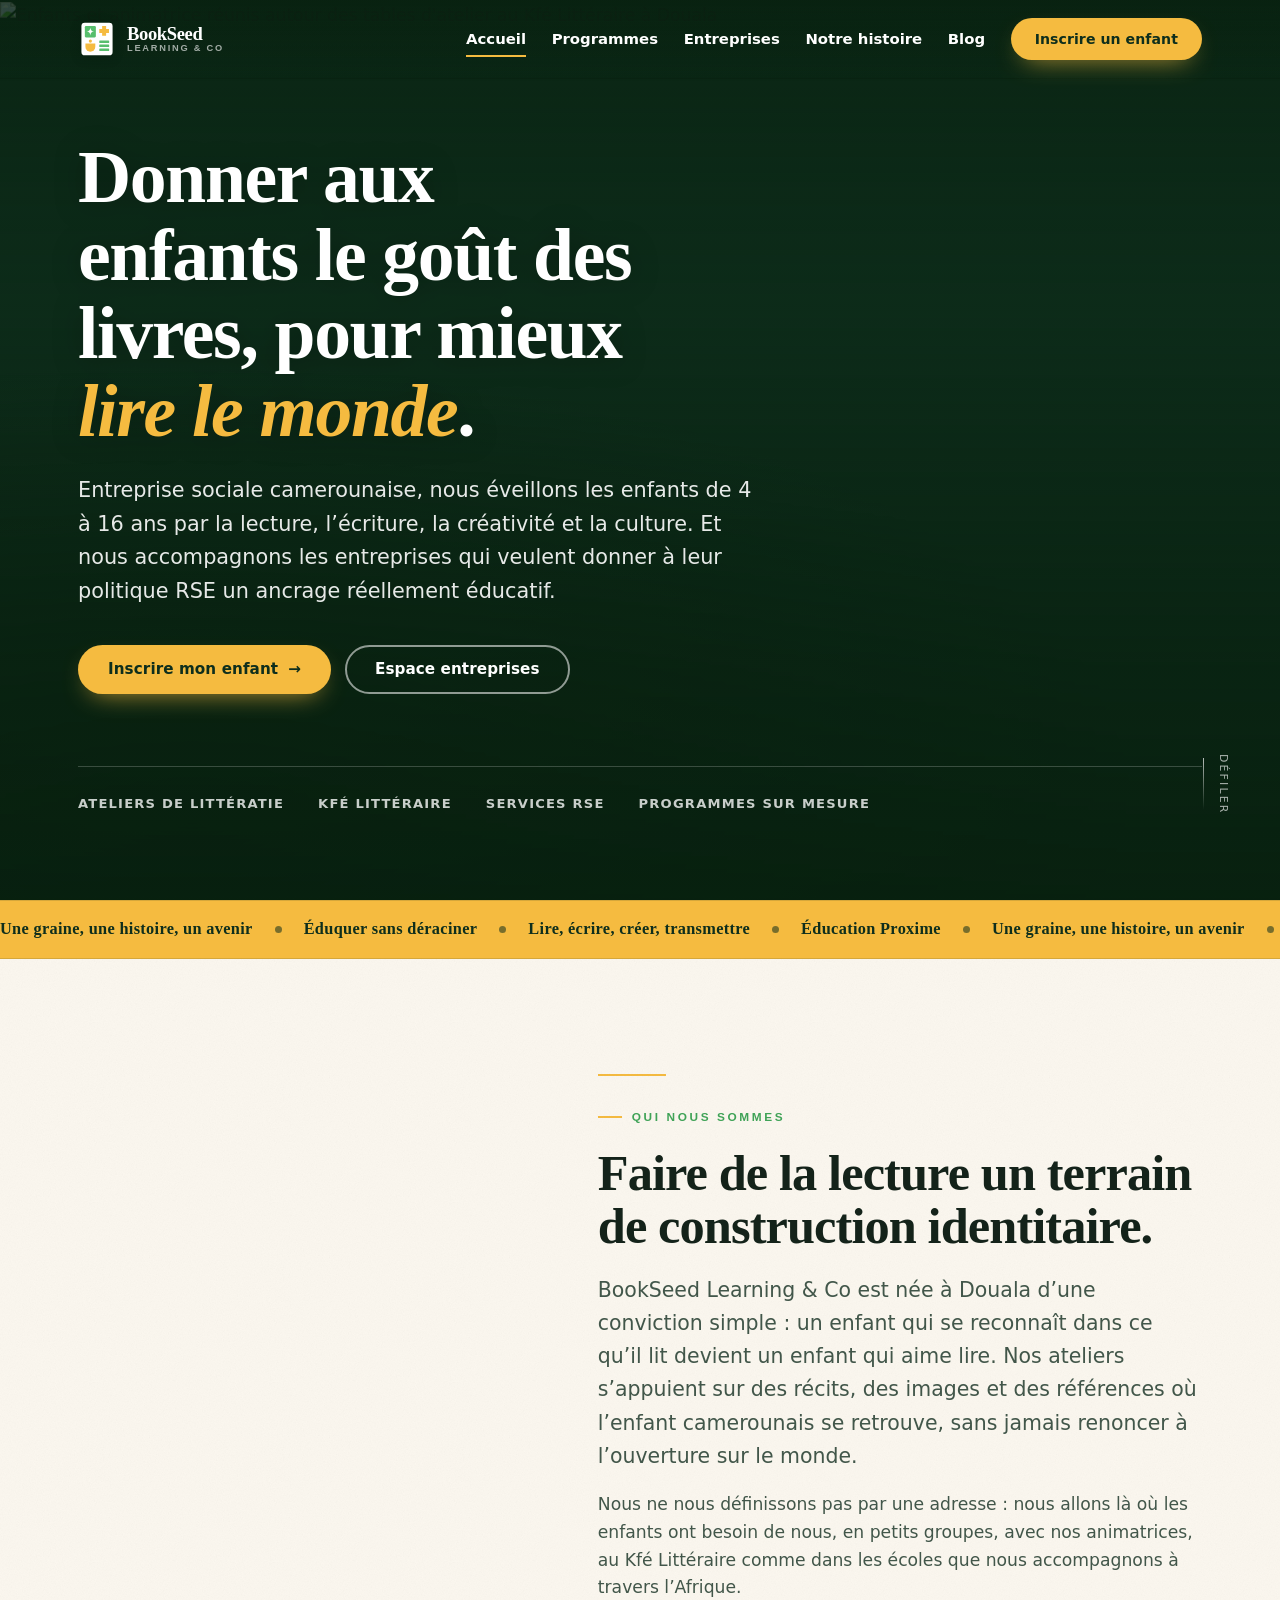
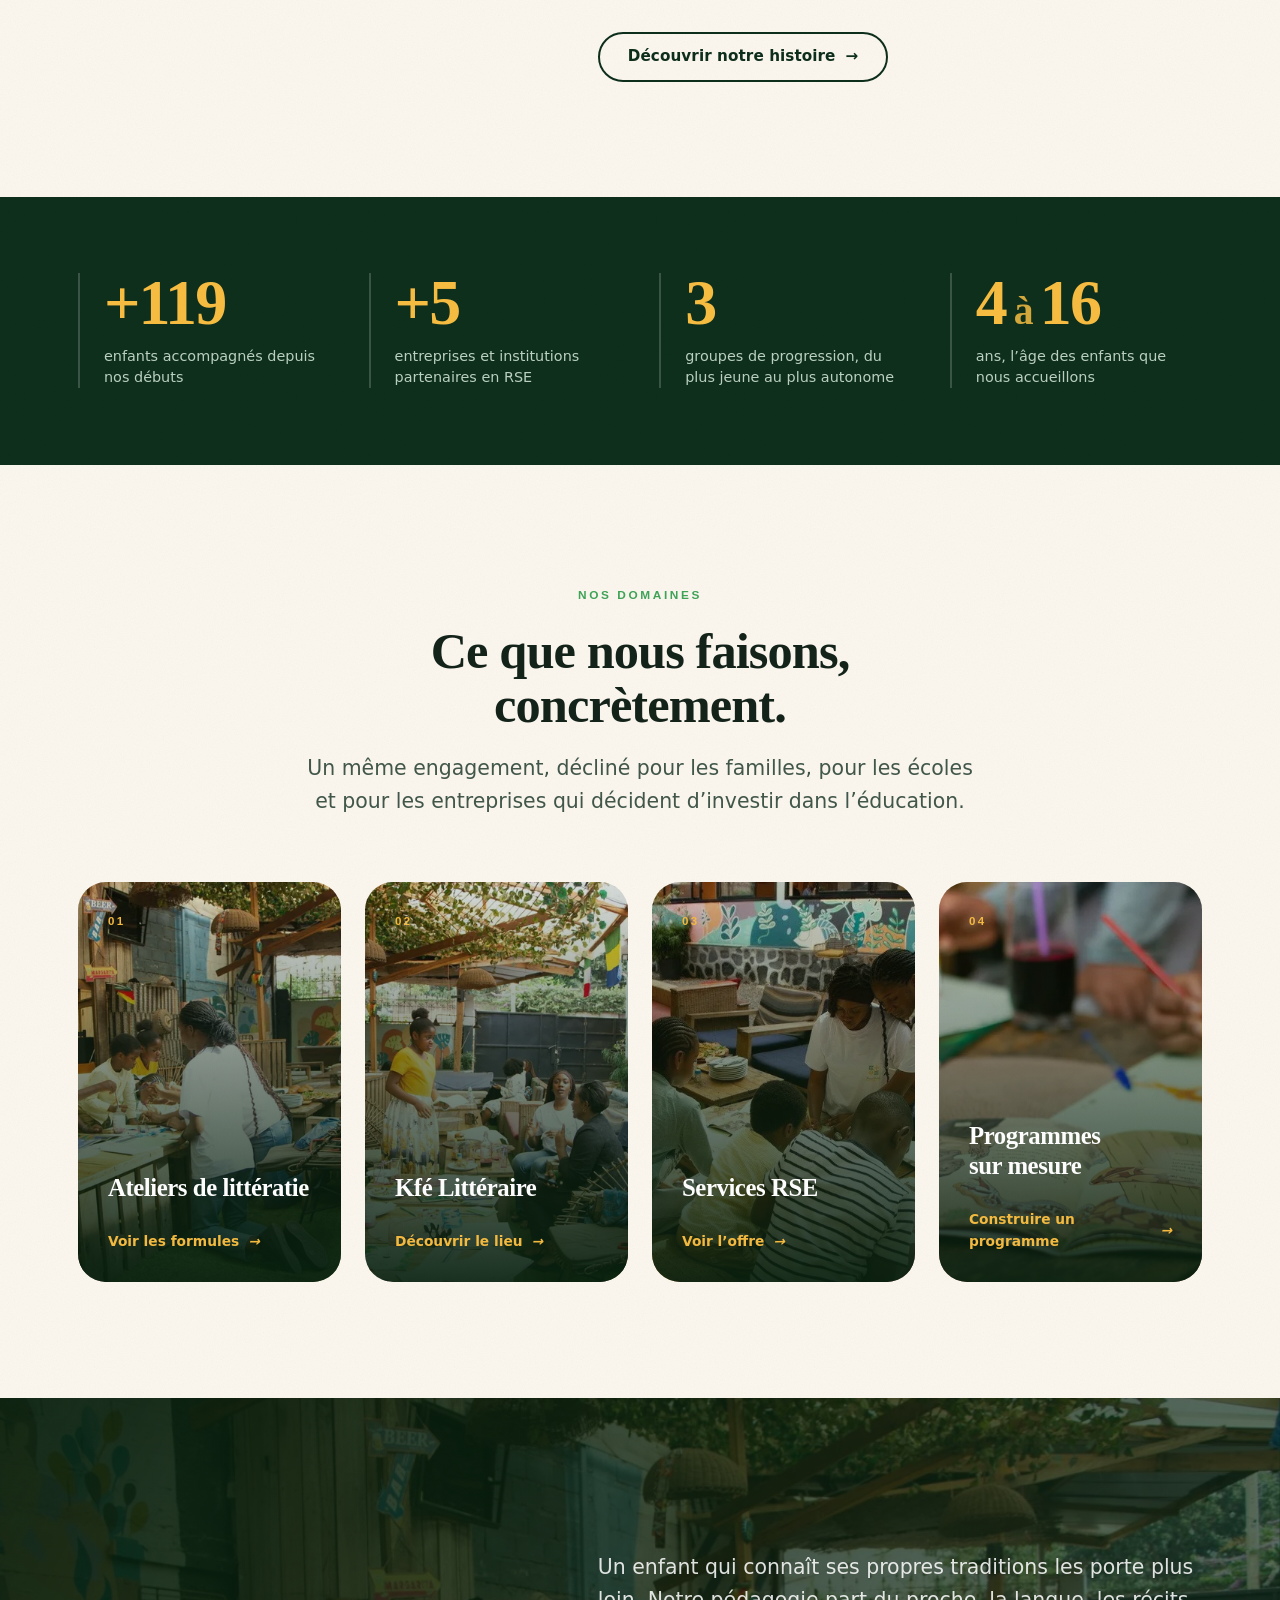
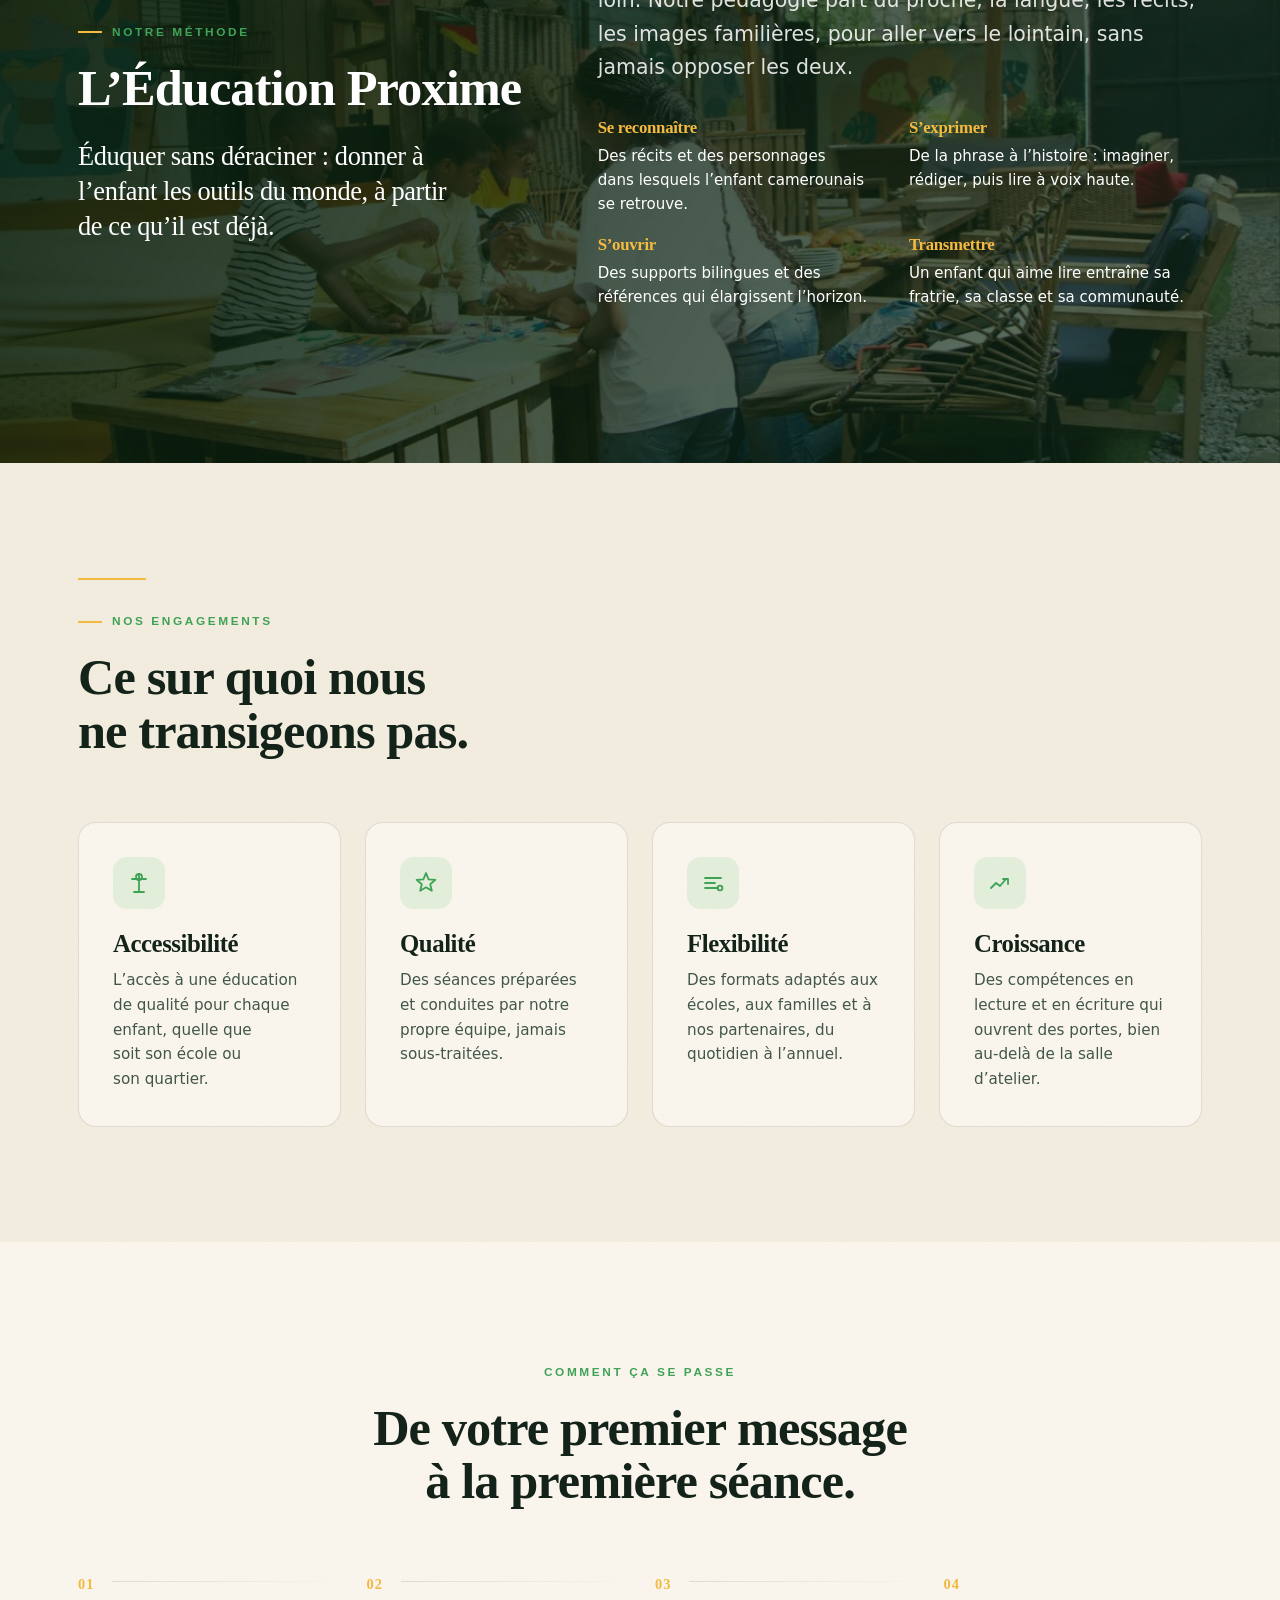
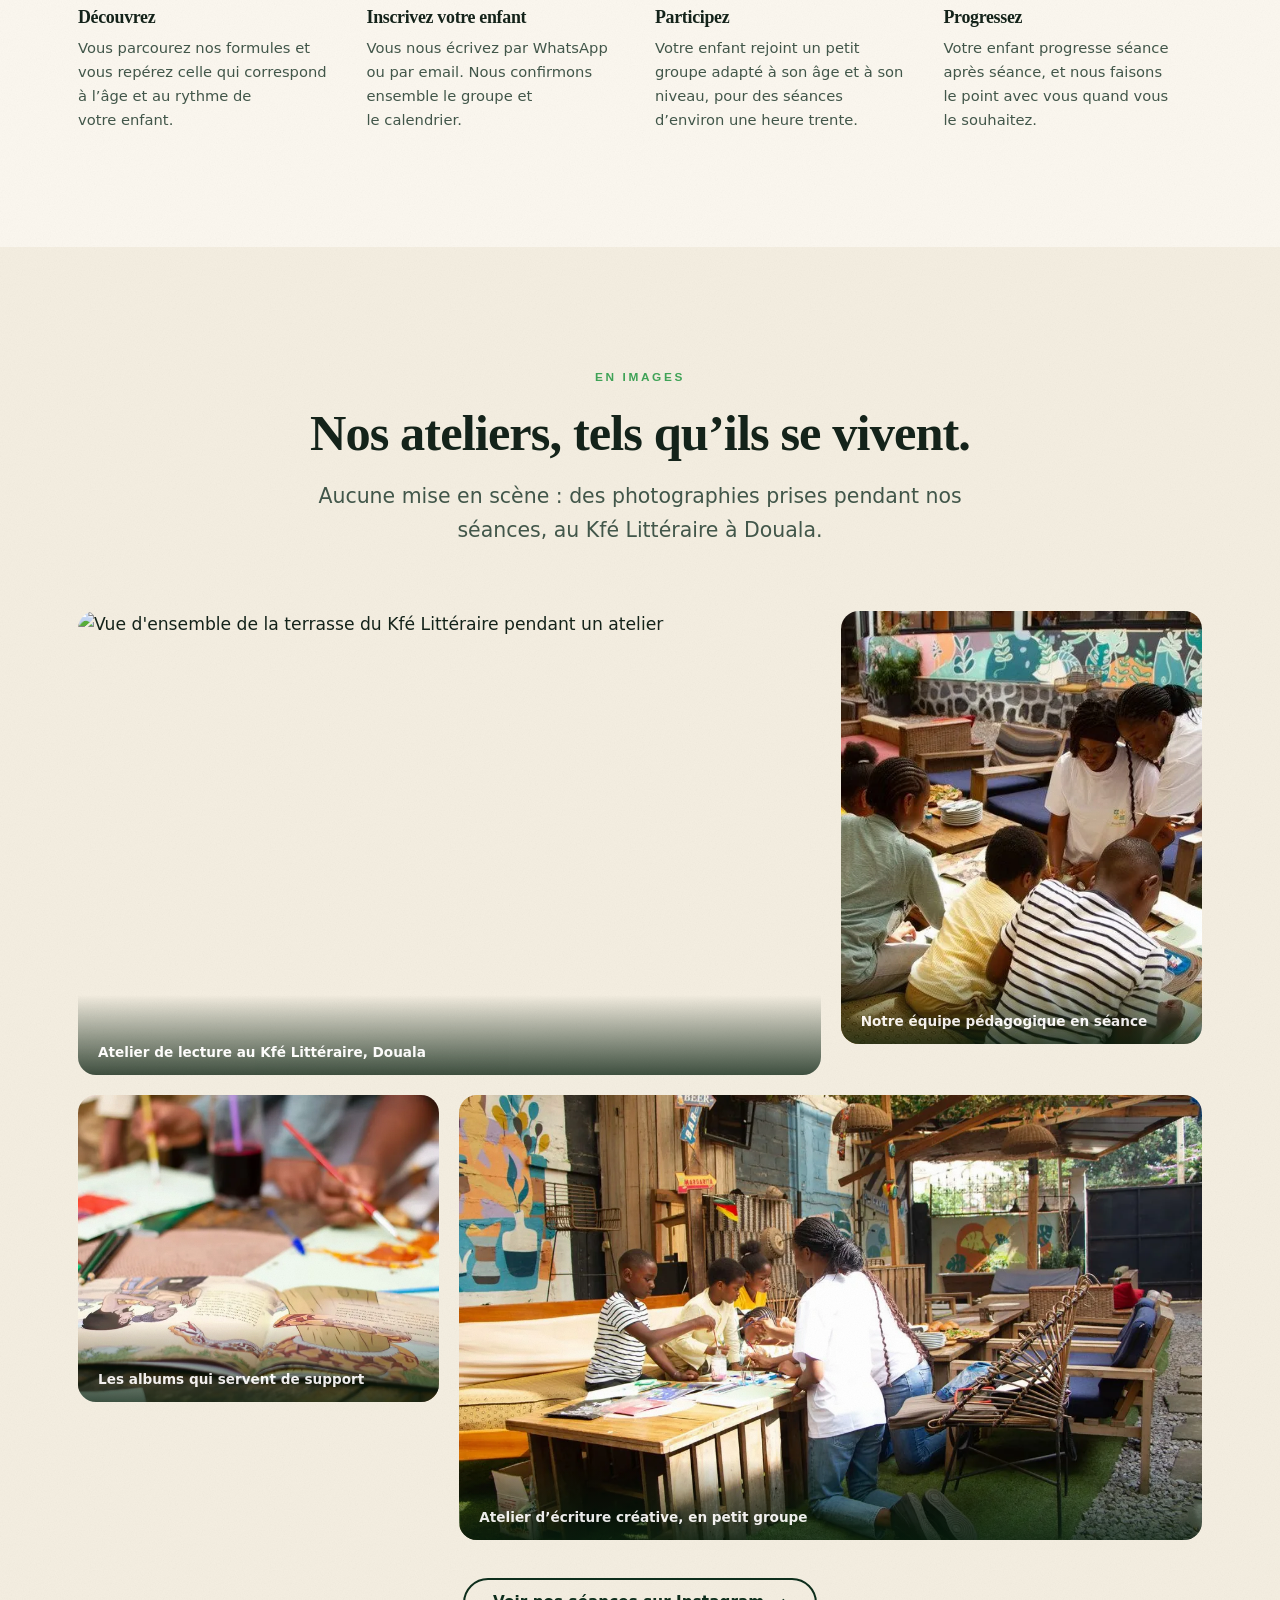
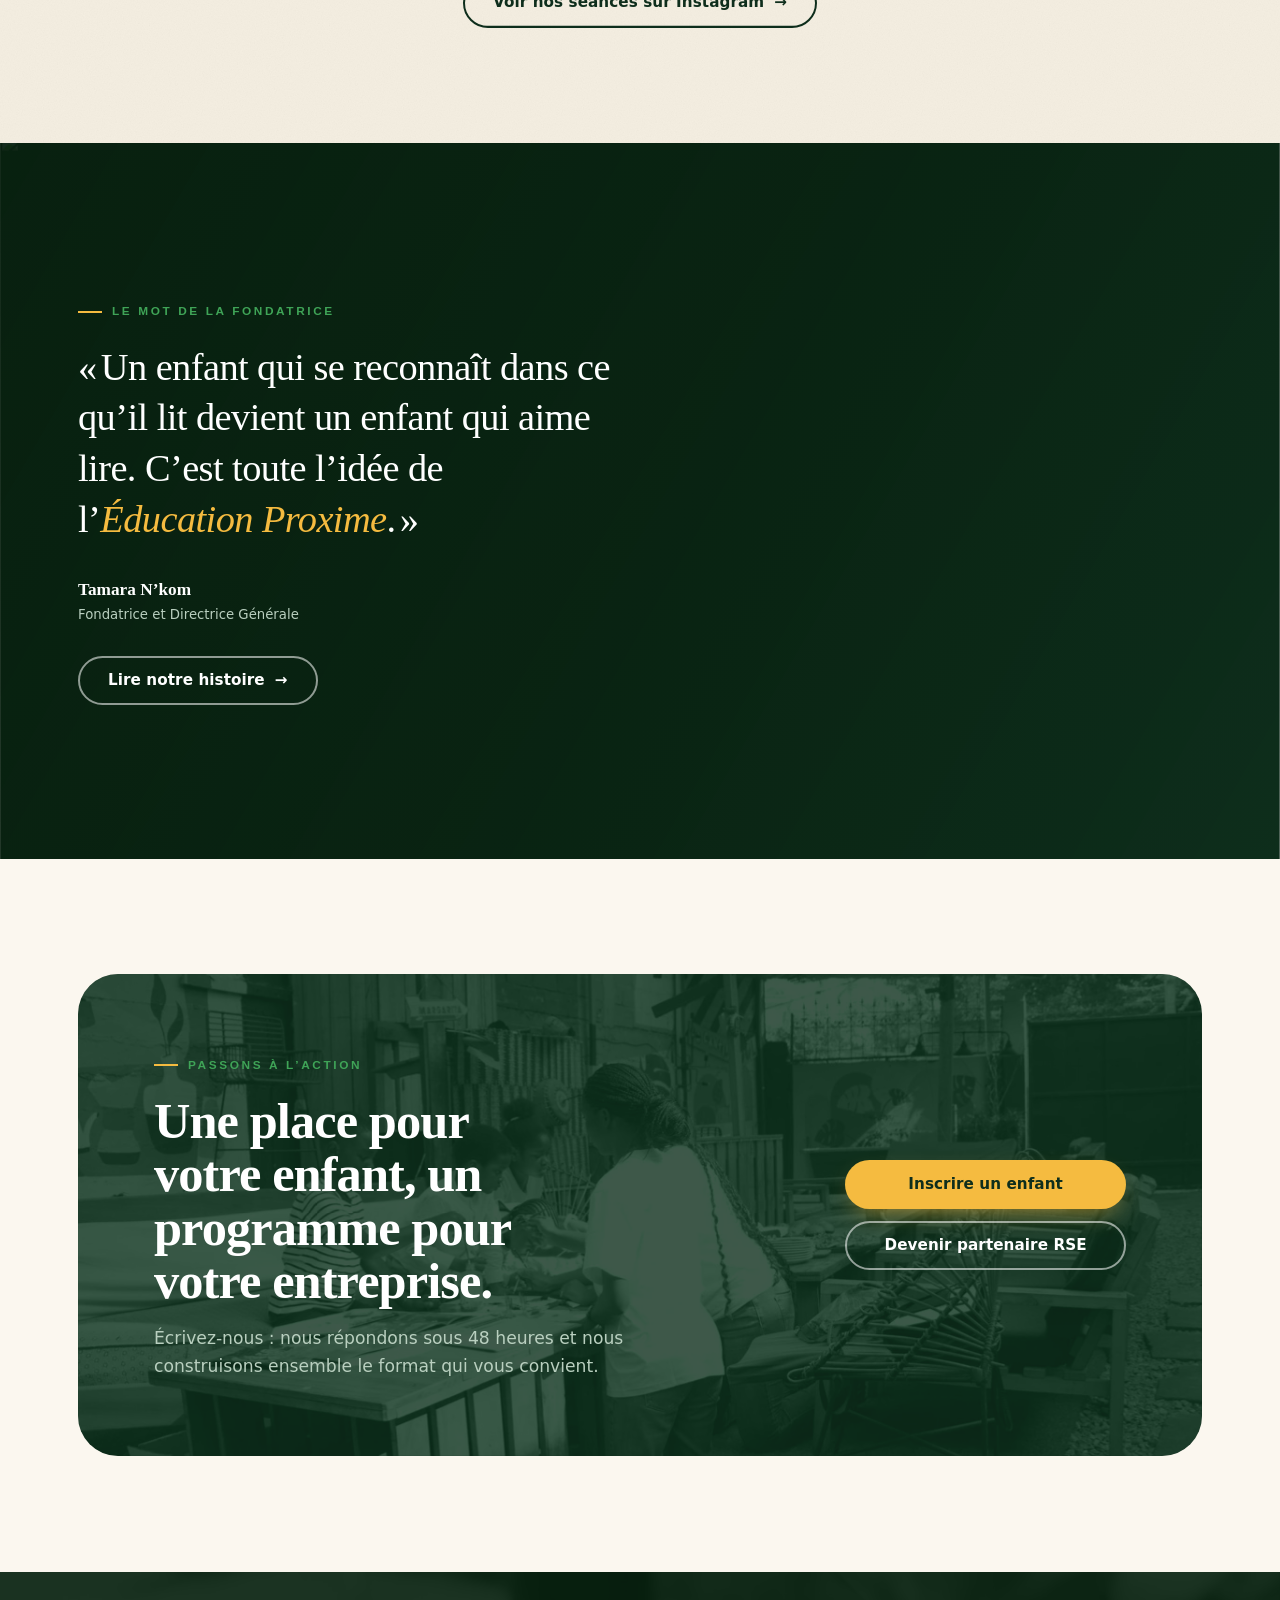
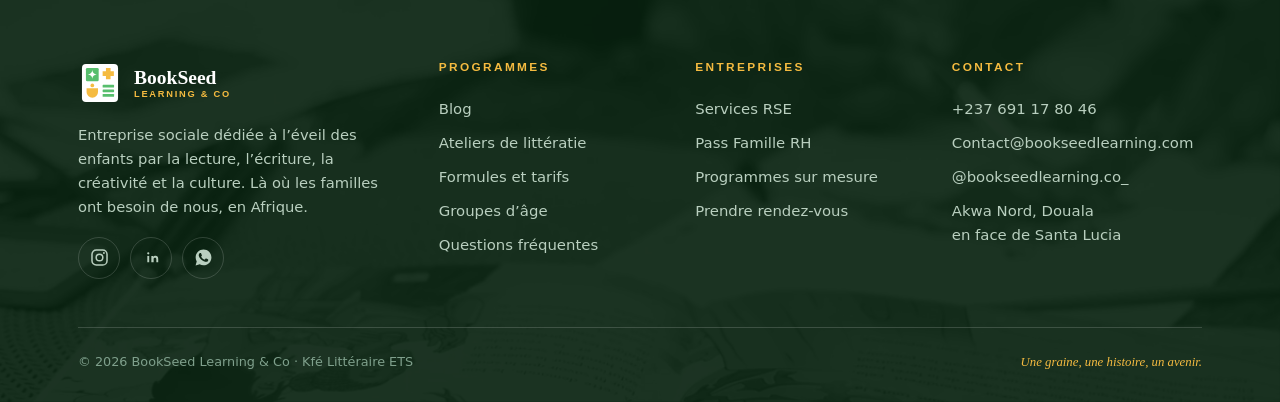
==== commit 894e675c: "Ajoute un cache-buster sur site.css/site.js pour eviter le CSS perime vercel.json met en cache les f" ====
--- a/index.html
+++ b/index.html
@@ -4,22 +4,23 @@
 <meta charset="UTF-8">
 <meta name="viewport" content="width=device-width, initial-scale=1">
 <title>BookSeed Learning &amp; Co · Donner aux enfants le goût des livres</title>
-<meta name="description" content="Entreprise sociale camerounaise dédiée à l'éveil des enfants par la lecture et l'écriture. Ateliers de littératie à Douala et Yaoundé, Kfé Littéraire et programmes RSE pour les entreprises.">
+<meta name="description" content="Entreprise sociale camerounaise dédiée à l'éveil des enfants par la lecture et l'écriture. Ateliers de littératie, Kfé Littéraire et programmes RSE pour les entreprises, à travers l'Afrique.">
 <meta name="theme-color" content="#0E2E1C">
 <link rel="canonical" href="https://bookseedlearning.com/">
 <meta property="og:type" content="website">
 <meta property="og:locale" content="fr_FR">
 <meta property="og:title" content="BookSeed Learning &amp; Co · Donner aux enfants le goût des livres">
-<meta property="og:description" content="Ateliers de lecture et d'écriture pour les 4 à 16 ans à Douala et Yaoundé, Kfé Littéraire et programmes RSE.">
-<meta property="og:image" content="assets/img/kfe-terrasse-1200.jpg">
+<meta property="og:description" content="Ateliers de lecture et d'écriture pour les 4 à 16 ans, Kfé Littéraire et programmes RSE, à travers l'Afrique.">
+<meta property="og:url" content="https://bookseedlearning.com/">
+<meta property="og:image" content="https://bookseedlearning.com/assets/img/kfe-terrasse-1400.jpg">
 <meta name="twitter:card" content="summary_large_image">
 <link rel="icon" href="assets/img/logo.svg" type="image/svg+xml">
 <link rel="apple-touch-icon" href="assets/img/logo.svg">
 <link rel="preconnect" href="https://fonts.googleapis.com">
 <link rel="preconnect" href="https://fonts.gstatic.com" crossorigin>
-<link href="https://fonts.googleapis.com/css2?family=Fraunces:ital,opsz,wght@0,9..144,400..700;1,9..144,400..600&family=Karla:wght@400;500;600;700&display=swap" rel="stylesheet">
-<link rel="preload" as="image" href="assets/img/kfe-terrasse-1200.webp" type="image/webp">
-<link rel="stylesheet" href="assets/css/site.css">
+<link href="https://fonts.googleapis.com/css2?family=Inter:ital,wght@0,400;0,500;0,600;0,700;0,800;1,400;1,500&amp;family=Poppins:wght@700&amp;display=swap" rel="stylesheet">
+<link rel="preload" as="image" href="assets/img/kfe-terrasse-1400.webp" type="image/webp">
+<link rel="stylesheet" href="assets/css/site.css?v=2">
 <script type="application/ld+json">
 {
   "@context":"https://schema.org",
@@ -32,8 +33,8 @@
   "telephone":"+237691178046",
   "email":"Contact@bookseedlearning.com",
   "address":{"@type":"PostalAddress","streetAddress":"Akwa Nord, en face de Santa Lucia","addressLocality":"Douala","addressCountry":"CM"},
-  "areaServed":["Douala","Yaoundé"],
-  "sameAs":["https://www.instagram.com/bookseedlearning"]
+  "areaServed":"Afrique",
+  "sameAs":["https://www.instagram.com/bookseedlearning.co_"]
 }
 </script>
 </head>
@@ -52,6 +53,7 @@
       <a class="nav-link" href="programmes.html">Programmes</a>
       <a class="nav-link" href="entreprises.html">Entreprises</a>
       <a class="nav-link" href="histoire.html">Notre histoire</a>
+      <a class="nav-link" href="blog.html">Blog</a>
       <a class="btn btn-gold btn-sm" href="programmes.html#formules">Inscrire un enfant</a>
     </nav>
     <button class="burger" aria-label="Ouvrir le menu" aria-expanded="false" aria-controls="drawer">
@@ -66,10 +68,11 @@
     <a href="programmes.html">Programmes</a>
     <a href="entreprises.html">Entreprises</a>
     <a href="histoire.html">Notre histoire</a>
+    <a href="blog.html">Blog</a>
   </nav>
   <div class="drawer-foot">
     <a class="btn btn-gold" href="programmes.html#formules">Inscrire un enfant</a>
-    <a class="tel" href="tel:+237691178046">+237 691 17 80 46</a>
+    <a class="tel" href="tel:+237691178046">+237 691 17 80 46</a>
   </div>
 </div>
 
@@ -79,14 +82,13 @@
   <section class="hero">
     <div class="hero-media">
       <picture>
-        <source type="image/webp" srcset="assets/img/kfe-terrasse-800.webp 800w, assets/img/kfe-terrasse-1200.webp 1200w" sizes="100vw">
-        <img src="assets/img/kfe-terrasse-1200.jpg" alt="Enfants et animatrice réunis autour des tables d'atelier au Kfé Littéraire à Douala" data-parallax="0.18" width="1200" height="800" fetchpriority="high">
+        <source type="image/webp" srcset="assets/img/kfe-terrasse-800.webp 800w, assets/img/kfe-terrasse-1400.webp 1400w" sizes="100vw">
+        <img src="assets/img/kfe-terrasse-1400.jpg" alt="Enfants et animatrice réunis autour des tables d'atelier au Kfé Littéraire à Douala" data-parallax="0.18" width="1400" height="933" fetchpriority="high">
       </picture>
     </div>
     <div class="wrap">
-      <span class="eyebrow">Douala · Yaoundé · Cameroun</span>
       <h1 class="rv">Donner aux enfants le goût des livres, pour mieux <span class="accent">lire le monde</span>.</h1>
-      <p class="lede rv" data-d="1">Entreprise sociale camerounaise, nous éveillons les enfants de 4 à 16 ans par la lecture, l'écriture, la créativité et la culture. Et nous accompagnons les entreprises qui veulent donner à leur politique RSE un ancrage réellement éducatif.</p>
+      <p class="lede rv" data-d="1">Entreprise sociale camerounaise, nous éveillons les enfants de 4 à 16 ans par la lecture, l’écriture, la créativité et la culture. Et nous accompagnons les entreprises qui veulent donner à leur politique RSE un ancrage réellement éducatif.</p>
       <div class="hero-ctas rv" data-d="2">
         <a class="btn btn-gold" href="programmes.html#formules" data-magnetic>Inscrire mon enfant <span class="ico">&rarr;</span></a>
         <a class="btn btn-light" href="entreprises.html">Espace entreprises</a>
@@ -117,17 +119,17 @@
       <div class="split narrow-left">
         <div class="split-media rv-img">
           <picture>
-            <source type="image/webp" srcset="assets/img/livre-illustre-800.webp 800w, assets/img/livre-illustre-1200.webp 1200w" sizes="(max-width:960px) 92vw, 42vw">
-            <img src="assets/img/livre-illustre-1200.jpg" alt="Album illustré africain ouvert sur une table d'atelier, entouré de crayons et de peinture" loading="lazy" width="1200" height="800">
-          </picture>
-          <div class="media-cap">Nos supports de lecture, pensés pour que l'enfant s'y reconnaisse</div>
+            <source type="image/webp" srcset="assets/img/livre-illustre-800.webp 800w, assets/img/livre-illustre-1400.webp 1400w" sizes="(max-width:960px) 92vw, 42vw">
+            <img src="assets/img/livre-illustre-1400.jpg" alt="Album illustré africain ouvert sur une table d'atelier, entouré de crayons et de peinture" loading="lazy" width="1400" height="933">
+          </picture>
+          <div class="media-cap">Des albums choisis pour que l’enfant s’y reconnaisse</div>
         </div>
         <div class="rv">
           <div class="rule"></div>
           <span class="eyebrow">Qui nous sommes</span>
           <h2>Faire de la lecture un terrain de construction identitaire.</h2>
-          <p class="lede" style="margin-top:20px">BookSeed Learning &amp; Co est née à Douala d'une conviction simple : un enfant qui se reconnaît dans ce qu'il lit devient un enfant qui aime lire. Nos ateliers s'appuient sur des récits, des images et des références où l'enfant camerounais se retrouve, sans jamais renoncer à l'ouverture sur le monde.</p>
-          <p style="margin-top:18px;color:var(--ink-soft)">Nous travaillons en petits groupes, avec des animatrices et des enseignants formés, à Douala comme à Yaoundé, dans les écoles partenaires comme au Kfé Littéraire.</p>
+          <p class="lede" style="margin-top:20px">BookSeed Learning &amp; Co est née à Douala d’une conviction simple : un enfant qui se reconnaît dans ce qu’il lit devient un enfant qui aime lire. Nos ateliers s’appuient sur des récits, des images et des références où l’enfant camerounais se retrouve, sans jamais renoncer à l’ouverture sur le monde.</p>
+          <p style="margin-top:18px;color:var(--ink-soft)">Nous ne nous définissons pas par une adresse : nous allons là où les enfants ont besoin de nous, en petits groupes, avec nos animatrices, au Kfé Littéraire comme dans les écoles que nous accompagnons à travers l’Afrique.</p>
           <a class="btn btn-outline" style="margin-top:30px" href="histoire.html">Découvrir notre histoire <span class="ico">&rarr;</span></a>
         </div>
       </div>
@@ -147,12 +149,12 @@
           <span>entreprises et institutions partenaires en RSE</span>
         </div>
         <div class="stat rv" data-d="2">
-          <b data-count="2">2</b>
-          <span>villes actives : Douala et Yaoundé</span>
+          <b data-count="3">3</b>
+          <span>groupes de progression, du plus jeune au plus autonome</span>
         </div>
         <div class="stat rv" data-d="3">
-          <b>4<em style="font-style:normal;font-size:.55em;opacity:.6">&nbsp;à&nbsp;</em>16</b>
-          <span>ans, l'âge de nos participants</span>
+          <b>4<em style="font-style:normal;font-size:.62em;opacity:.85">&nbsp;à&nbsp;</em>16</b>
+          <span>ans, l’âge des enfants que nous accueillons</span>
         </div>
       </div>
     </div>
@@ -163,8 +165,8 @@
     <div class="wrap">
       <div class="head center rv">
         <span class="eyebrow eyebrow-c">Nos domaines</span>
-        <h2>Quatre façons de semer le goût des livres.</h2>
-        <p class="lede">Un même engagement, décliné pour les familles, pour les écoles et pour les entreprises qui décident d'investir dans l'éducation.</p>
+        <h2>Ce que nous faisons, concrètement.</h2>
+        <p class="lede">Un même engagement, décliné pour les familles, pour les écoles et pour les entreprises qui décident d’investir dans l’éducation.</p>
       </div>
       <div class="grid-4">
         <a class="tile rv" href="programmes.html">
@@ -174,7 +176,7 @@
           </picture>
           <span class="num">01</span>
           <h3>Ateliers de littératie</h3>
-          <p>Nos programmes phares de lecture et d'écriture, en petits groupes, par tranche d'âge.</p>
+          <p>Nos programmes de lecture et d’écriture, en petits groupes constitués selon l’âge et le niveau.</p>
           <span class="go">Voir les formules <i>&rarr;</i></span>
         </a>
         <a class="tile rv" data-d="1" href="histoire.html#kfe">
@@ -194,8 +196,8 @@
           </picture>
           <span class="num">03</span>
           <h3>Services RSE</h3>
-          <p>Des programmes sur mesure pour les entreprises et les institutions qui investissent dans l'éducation.</p>
-          <span class="go">Voir l'offre <i>&rarr;</i></span>
+          <p>Un partenariat éducatif pour les entreprises, du sponsoring ponctuel au programme pluriannuel.</p>
+          <span class="go">Voir l’offre <i>&rarr;</i></span>
         </a>
         <a class="tile rv" data-d="3" href="entreprises.html#surmesure">
           <picture>
@@ -204,7 +206,7 @@
           </picture>
           <span class="num">04</span>
           <h3>Programmes sur mesure</h3>
-          <p>Un accompagnement pédagogique conçu avec les écoles et nos partenaires, sur la durée.</p>
+          <p>Un accompagnement construit avec les écoles, les fondations et les institutions, à leur calendrier.</p>
           <span class="go">Construire un programme <i>&rarr;</i></span>
         </a>
       </div>
@@ -223,23 +225,23 @@
       <div class="split narrow-left" style="align-items:center">
         <div class="rv">
           <span class="eyebrow">Notre méthode</span>
-          <h2 style="color:#fff">L'Éducation Proxime</h2>
-          <blockquote style="margin-top:24px;font-size:clamp(1.15rem,1rem + 1vw,1.65rem);max-width:30ch">Éduquer sans déraciner : donner à l'enfant les outils du monde, à partir de ce qu'il est déjà.</blockquote>
+          <h2 style="color:#fff">L’Éducation Proxime</h2>
+          <blockquote style="margin-top:24px;font-size:clamp(1.15rem,1rem + 1vw,1.65rem);max-width:30ch">Éduquer sans déraciner : donner à l’enfant les outils du monde, à partir de ce qu’il est déjà.</blockquote>
         </div>
         <div class="rv" data-d="1">
           <p class="lede" style="color:rgba(255,255,255,.86)">Un enfant qui connaît ses propres traditions les porte plus loin. Notre pédagogie part du proche, la langue, les récits, les images familières, pour aller vers le lointain, sans jamais opposer les deux.</p>
           <div class="grid-2" style="margin-top:34px;gap:18px">
             <div>
               <h3 style="color:var(--gold);font-size:1.05rem;margin-bottom:6px">Se reconnaître</h3>
-              <p style="font-size:.94rem">Des récits et des personnages dans lesquels l'enfant camerounais se retrouve.</p>
+              <p style="font-size:.94rem">Des récits et des personnages dans lesquels l’enfant camerounais se retrouve.</p>
             </div>
             <div>
-              <h3 style="color:var(--gold);font-size:1.05rem;margin-bottom:6px">S'exprimer</h3>
-              <p style="font-size:.94rem">De la phrase à l'histoire : imaginer, rédiger, puis lire à voix haute.</p>
+              <h3 style="color:var(--gold);font-size:1.05rem;margin-bottom:6px">S’exprimer</h3>
+              <p style="font-size:.94rem">De la phrase à l’histoire : imaginer, rédiger, puis lire à voix haute.</p>
             </div>
             <div>
-              <h3 style="color:var(--gold);font-size:1.05rem;margin-bottom:6px">S'ouvrir</h3>
-              <p style="font-size:.94rem">Des supports bilingues et des références qui élargissent l'horizon.</p>
+              <h3 style="color:var(--gold);font-size:1.05rem;margin-bottom:6px">S’ouvrir</h3>
+              <p style="font-size:.94rem">Des supports bilingues et des références qui élargissent l’horizon.</p>
             </div>
             <div>
               <h3 style="color:var(--gold);font-size:1.05rem;margin-bottom:6px">Transmettre</h3>
@@ -263,22 +265,22 @@
         <div class="card rv">
           <span class="ic" aria-hidden="true"><svg width="24" height="24" viewBox="0 0 24 24" fill="none" stroke="currentColor" stroke-width="1.8" stroke-linecap="round" stroke-linejoin="round"><path d="M12 3v18M5 8h14M7 21h10"/><circle cx="12" cy="6" r="3"/></svg></span>
           <h3>Accessibilité</h3>
-          <p>L'accès à une éducation de qualité pour chaque enfant, quelle que soit son école ou son quartier.</p>
+          <p>L’accès à une éducation de qualité pour chaque enfant, quelle que soit son école ou son quartier.</p>
         </div>
         <div class="card rv" data-d="1">
           <span class="ic" aria-hidden="true"><svg width="24" height="24" viewBox="0 0 24 24" fill="none" stroke="currentColor" stroke-width="1.8" stroke-linecap="round" stroke-linejoin="round"><path d="M12 2l2.6 6.3 6.8.5-5.2 4.4 1.6 6.6L12 16.3 6.2 19.8l1.6-6.6L2.6 8.8l6.8-.5z"/></svg></span>
           <h3>Qualité</h3>
-          <p>Des animatrices et des enseignants formés, encadrés par une équipe pédagogique responsable de chaque séance.</p>
+          <p>Des séances préparées et conduites par notre propre équipe, jamais sous-traitées.</p>
         </div>
         <div class="card rv" data-d="2">
           <span class="ic" aria-hidden="true"><svg width="24" height="24" viewBox="0 0 24 24" fill="none" stroke="currentColor" stroke-width="1.8" stroke-linecap="round" stroke-linejoin="round"><path d="M4 7h16M4 12h10M4 17h13"/><circle cx="19" cy="17" r="2.4"/></svg></span>
           <h3>Flexibilité</h3>
-          <p>Des formats adaptés aux écoles, aux familles et à nos partenaires, du quotidien à l'annuel.</p>
+          <p>Des formats adaptés aux écoles, aux familles et à nos partenaires, du quotidien à l’annuel.</p>
         </div>
         <div class="card rv" data-d="3">
           <span class="ic" aria-hidden="true"><svg width="24" height="24" viewBox="0 0 24 24" fill="none" stroke="currentColor" stroke-width="1.8" stroke-linecap="round" stroke-linejoin="round"><path d="M3 17l5-5 4 3 6-7"/><path d="M15 8h5v5"/></svg></span>
           <h3>Croissance</h3>
-          <p>Des compétences en lecture et en écriture qui ouvrent des portes, bien au-delà de la salle d'atelier.</p>
+          <p>Des compétences en lecture et en écriture qui ouvrent des portes, bien au-delà de la salle d’atelier.</p>
         </div>
       </div>
     </div>
@@ -289,12 +291,12 @@
     <div class="wrap">
       <div class="head center rv">
         <span class="eyebrow eyebrow-c">Comment ça se passe</span>
-        <h2>Quatre étapes, sans complication.</h2>
+        <h2>De votre premier message à la première séance.</h2>
       </div>
       <div class="steps">
         <div class="step rv">
           <h3>Découvrez</h3>
-          <p>Vous parcourez nos formules et vous repérez celle qui correspond à l'âge et au rythme de votre enfant.</p>
+          <p>Vous parcourez nos formules et vous repérez celle qui correspond à l’âge et au rythme de votre enfant.</p>
         </div>
         <div class="step rv" data-d="1">
           <h3>Inscrivez votre enfant</h3>
@@ -302,11 +304,11 @@
         </div>
         <div class="step rv" data-d="2">
           <h3>Participez</h3>
-          <p>Votre enfant rejoint un petit groupe de son âge, pour des séances d'environ une heure trente.</p>
+          <p>Votre enfant rejoint un petit groupe adapté à son âge et à son niveau, pour des séances d’environ une heure trente.</p>
         </div>
         <div class="step rv" data-d="3">
           <h3>Progressez</h3>
-          <p>Nous suivons son évolution en lecture et en écriture et nous vous en rendons compte régulièrement.</p>
+          <p>Votre enfant progresse séance après séance, et nous faisons le point avec vous quand vous le souhaitez.</p>
         </div>
       </div>
     </div>
@@ -317,14 +319,14 @@
     <div class="wrap">
       <div class="head center rv">
         <span class="eyebrow eyebrow-c">En images</span>
-        <h2>Nos ateliers, tels qu'ils se vivent.</h2>
-        <p class="lede">Aucune mise en scène : des photographies prises pendant nos séances, au Kfé Littéraire à Douala.</p>
+        <h2>Nos ateliers, tels qu’ils se vivent.</h2>
+        <p class="lede">Aucune mise en scène : des photographies prises pendant nos séances, au Kfé Littéraire à Douala.</p>
       </div>
       <div class="gal">
         <figure class="g-a rv" aria-label="Agrandir la photographie">
           <picture>
-            <source type="image/webp" srcset="assets/img/kfe-terrasse-1200.webp">
-            <img src="assets/img/kfe-terrasse-1200.jpg" data-full="assets/img/kfe-terrasse-1200.jpg" alt="Vue d'ensemble de la terrasse du Kfé Littéraire pendant un atelier" loading="lazy" width="1200" height="800">
+            <source type="image/webp" srcset="assets/img/kfe-terrasse-1400.webp">
+            <img src="assets/img/kfe-terrasse-1400.jpg" data-full="assets/img/kfe-terrasse-1400.jpg" alt="Vue d'ensemble de la terrasse du Kfé Littéraire pendant un atelier" loading="lazy" width="1400" height="933">
           </picture>
           <figcaption>Atelier de lecture au Kfé Littéraire, Douala</figcaption>
         </figure>
@@ -338,7 +340,7 @@
         <figure class="g-c rv" data-d="2" aria-label="Agrandir la photographie">
           <picture>
             <source type="image/webp" srcset="assets/img/livre-illustre-800.webp">
-            <img src="assets/img/livre-illustre-800.jpg" data-full="assets/img/livre-illustre-1200.jpg" alt="Album illustré africain ouvert sur la table d'atelier" loading="lazy" width="800" height="533">
+            <img src="assets/img/livre-illustre-800.jpg" data-full="assets/img/livre-illustre-1400.jpg" alt="Album illustré africain ouvert sur la table d'atelier" loading="lazy" width="800" height="533">
           </picture>
           <figcaption>Les albums qui servent de support</figcaption>
         </figure>
@@ -347,11 +349,11 @@
             <source type="image/webp" srcset="assets/img/atelier-creatif-1200.webp">
             <img src="assets/img/atelier-creatif-1200.jpg" data-full="assets/img/atelier-creatif-1200.jpg" alt="Animatrice agenouillée auprès des enfants pendant un atelier créatif" loading="lazy" width="1200" height="799">
           </picture>
-          <figcaption>Atelier d'écriture créative, en petit groupe</figcaption>
+          <figcaption>Atelier d’écriture créative, en petit groupe</figcaption>
         </figure>
       </div>
       <div style="text-align:center;margin-top:38px" class="rv">
-        <a class="btn btn-outline" href="histoire.html#galerie">Voir la galerie complète <span class="ico">&rarr;</span></a>
+        <a class="btn btn-outline" href="https://www.instagram.com/bookseedlearning.co_" target="_blank" rel="noopener">Voir nos séances sur Instagram <span class="ico">&rarr;</span></a>
       </div>
     </div>
   </section>
@@ -360,17 +362,17 @@
   <section class="band">
     <div class="band-media">
       <picture>
-        <source type="image/webp" srcset="assets/img/kfe-terrasse-1200.webp">
-        <img src="assets/img/kfe-terrasse-1200.jpg" alt="" aria-hidden="true" data-parallax="0.1" loading="lazy" width="1200" height="800">
+        <source type="image/webp" srcset="assets/img/kfe-terrasse-1400.webp">
+        <img src="assets/img/kfe-terrasse-1400.jpg" alt="" aria-hidden="true" data-parallax="0.1" loading="lazy" width="1400" height="933">
       </picture>
     </div>
     <div class="wrap">
       <div class="rv" style="max-width:760px">
         <span class="eyebrow">Le mot de la fondatrice</span>
-        <blockquote style="max-width:30ch">« Partout dans le monde, l'éducation reste le terrain sur lequel se joue l'avenir d'un enfant, et celui d'un pays. Nous croyons qu'un enfant qui se reconnaît dans ce qu'il lit devient un enfant qui aime lire. C'est cette conviction, <em>éduquer sans déraciner</em>, que nous avons appelée l'Éducation Proxime. »</blockquote>
+        <blockquote style="max-width:28ch">« Un enfant qui se reconnaît dans ce qu’il lit devient un enfant qui aime lire. C’est toute l’idée de l’<em>Éducation Proxime</em>. »</blockquote>
         <div class="who">
           <div>
-            <b>Tamara N'kom</b>
+            <b>Tamara N’kom</b>
             <span>Fondatrice et Directrice Générale</span>
           </div>
         </div>
@@ -384,9 +386,9 @@
     <div class="wrap">
       <div class="cta rv">
         <div>
-          <span class="eyebrow">Passons à l'action</span>
+          <span class="eyebrow">Passons à l’action</span>
           <h2>Une place pour votre enfant, un programme pour votre entreprise.</h2>
-          <p>Écrivez-nous : nous répondons sous 48 heures et nous construisons ensemble le format qui vous convient.</p>
+          <p>Écrivez-nous : nous répondons sous 48 heures et nous construisons ensemble le format qui vous convient.</p>
         </div>
         <div class="cta-actions">
           <a class="btn btn-gold" href="programmes.html#formules">Inscrire un enfant</a>
@@ -406,21 +408,25 @@
           <img src="assets/img/logo.svg" alt="" width="44" height="44">
           <b>BookSeed<small>Learning &amp; Co</small></b>
         </div>
-        <p>Entreprise sociale dédiée à l'éveil des enfants par la lecture, l'écriture, la créativité et la culture. Douala et Yaoundé, Cameroun.</p>
+        <p>Entreprise sociale dédiée à l’éveil des enfants par la lecture, l’écriture, la créativité et la culture. Là où les familles ont besoin de nous, en Afrique.</p>
         <div class="socials">
-          <a class="social" href="https://www.instagram.com/bookseedlearning" target="_blank" rel="noopener" aria-label="Instagram">
+          <a class="social" href="https://www.instagram.com/bookseedlearning.co_" target="_blank" rel="noopener" aria-label="Instagram">
             <svg width="19" height="19" viewBox="0 0 24 24" fill="none" stroke="currentColor" stroke-width="1.9"><rect x="2.5" y="2.5" width="19" height="19" rx="5.5"/><circle cx="12" cy="12" r="4.2"/><circle cx="17.6" cy="6.4" r="1.2" fill="currentColor" stroke="none"/></svg>
           </a>
-          <a class="social" href="https://wa.me/237691178046" target="_blank" rel="noopener" aria-label="WhatsApp">
+          <a class="social" href="https://www.linkedin.com/company/bookseed-learning-co-africa/" target="_blank" rel="noopener" aria-label="LinkedIn">
+            <svg width="19" height="19" viewBox="0 0 24 24" fill="currentColor"><rect x="6.7" y="10" width="2.4" height="8"/><circle cx="7.9" cy="6.7" r="1.4"/><path d="M11.8 18v-8h2.4v1.2c.6-.9 1.6-1.5 2.9-1.5 2.2 0 3.4 1.5 3.4 4.1V18h-2.4v-3.7c0-1.3-.5-2.1-1.6-2.1-.9 0-1.5.6-1.7 1.2-.1.2-.1.5-.1.8V18z"/></svg>
+          </a>
+          <a class="social" href="https://wa.me/237691178046?text=Bonjour%2C%20je%20m%E2%80%99int%C3%A9resse%20aux%20activit%C3%A9s%20de%20BookSeed%20Learning%20%26%20Co%20et%20j%E2%80%99aimerais%20avoir%20plus%20d%E2%80%99informations." target="_blank" rel="noopener" aria-label="WhatsApp">
             <svg width="19" height="19" viewBox="0 0 24 24" fill="currentColor"><path d="M12.04 2c-5.5 0-9.96 4.46-9.96 9.96 0 1.76.46 3.48 1.34 5L2 22l5.16-1.35a9.9 9.9 0 004.88 1.25h.01c5.5 0 9.96-4.46 9.96-9.96S17.54 2 12.04 2zm5.83 14.06c-.25.7-1.44 1.33-2 1.42-.51.08-1.16.11-1.87-.12-.43-.14-.99-.32-1.7-.63-2.99-1.29-4.94-4.3-5.09-4.5-.15-.2-1.22-1.62-1.22-3.09s.77-2.19 1.04-2.49c.27-.3.59-.37.79-.37h.57c.18 0 .43-.07.67.51.25.6.84 2.07.91 2.22.07.15.12.32.02.52-.1.2-.15.32-.3.5l-.44.51c-.15.15-.3.31-.13.61.17.3.76 1.25 1.63 2.03 1.12 1 2.06 1.31 2.36 1.46.3.15.47.12.65-.07.17-.2.75-.87.95-1.17.2-.3.4-.25.67-.15.27.1 1.72.81 2.01.96.3.15.5.22.57.35.07.12.07.72-.18 1.42z"/></svg>
           </a>
         </div>
       </div>
       <div>
         <h4>Programmes</h4>
+        <a href="blog.html">Blog</a>
         <a href="programmes.html">Ateliers de littératie</a>
         <a href="programmes.html#formules">Formules et tarifs</a>
-        <a href="programmes.html#ages">Groupes d'âge</a>
+        <a href="programmes.html#ages">Groupes d’âge</a>
         <a href="programmes.html#faq">Questions fréquentes</a>
       </div>
       <div>
@@ -432,9 +438,9 @@
       </div>
       <div>
         <h4>Contact</h4>
-        <a href="tel:+237691178046">+237 691 17 80 46</a>
+        <a href="tel:+237691178046">+237 691 17 80 46</a>
         <a href="mailto:Contact@bookseedlearning.com">Contact@bookseedlearning.com</a>
-        <a href="https://www.instagram.com/bookseedlearning" target="_blank" rel="noopener">@bookseedlearning</a>
+        <a href="https://www.instagram.com/bookseedlearning.co_" target="_blank" rel="noopener">@bookseedlearning.co_</a>
         <a href="histoire.html#contact">Akwa Nord, Douala<br>en face de Santa Lucia</a>
       </div>
     </div>
@@ -445,7 +451,7 @@
   </div>
 </footer>
 
-<a class="wa" href="https://wa.me/237691178046" target="_blank" rel="noopener" aria-label="Nous écrire sur WhatsApp">
+<a class="wa" href="https://wa.me/237691178046?text=Bonjour%2C%20je%20m%E2%80%99int%C3%A9resse%20aux%20activit%C3%A9s%20de%20BookSeed%20Learning%20%26%20Co%20et%20j%E2%80%99aimerais%20avoir%20plus%20d%E2%80%99informations." target="_blank" rel="noopener" aria-label="Nous écrire sur WhatsApp">
   <svg viewBox="0 0 24 24" fill="currentColor"><path d="M12.04 2c-5.5 0-9.96 4.46-9.96 9.96 0 1.76.46 3.48 1.34 5L2 22l5.16-1.35a9.9 9.9 0 004.88 1.25h.01c5.5 0 9.96-4.46 9.96-9.96S17.54 2 12.04 2zm5.83 14.06c-.25.7-1.44 1.33-2 1.42-.51.08-1.16.11-1.87-.12-.43-.14-.99-.32-1.7-.63-2.99-1.29-4.94-4.3-5.09-4.5-.15-.2-1.22-1.62-1.22-3.09s.77-2.19 1.04-2.49c.27-.3.59-.37.79-.37h.57c.18 0 .43-.07.67.51.25.6.84 2.07.91 2.22.07.15.12.32.02.52-.1.2-.15.32-.3.5l-.44.51c-.15.15-.3.31-.13.61.17.3.76 1.25 1.63 2.03 1.12 1 2.06 1.31 2.36 1.46.3.15.47.12.65-.07.17-.2.75-.87.95-1.17.2-.3.4-.25.67-.15.27.1 1.72.81 2.01.96.3.15.5.22.57.35.07.12.07.72-.18 1.42z"/></svg>
 </a>
 
@@ -459,6 +465,6 @@
   </div>
 </div>
 
-<script src="assets/js/site.js" defer></script>
+<script src="assets/js/site.js?v=2" defer></script>
 </body>
 </html>
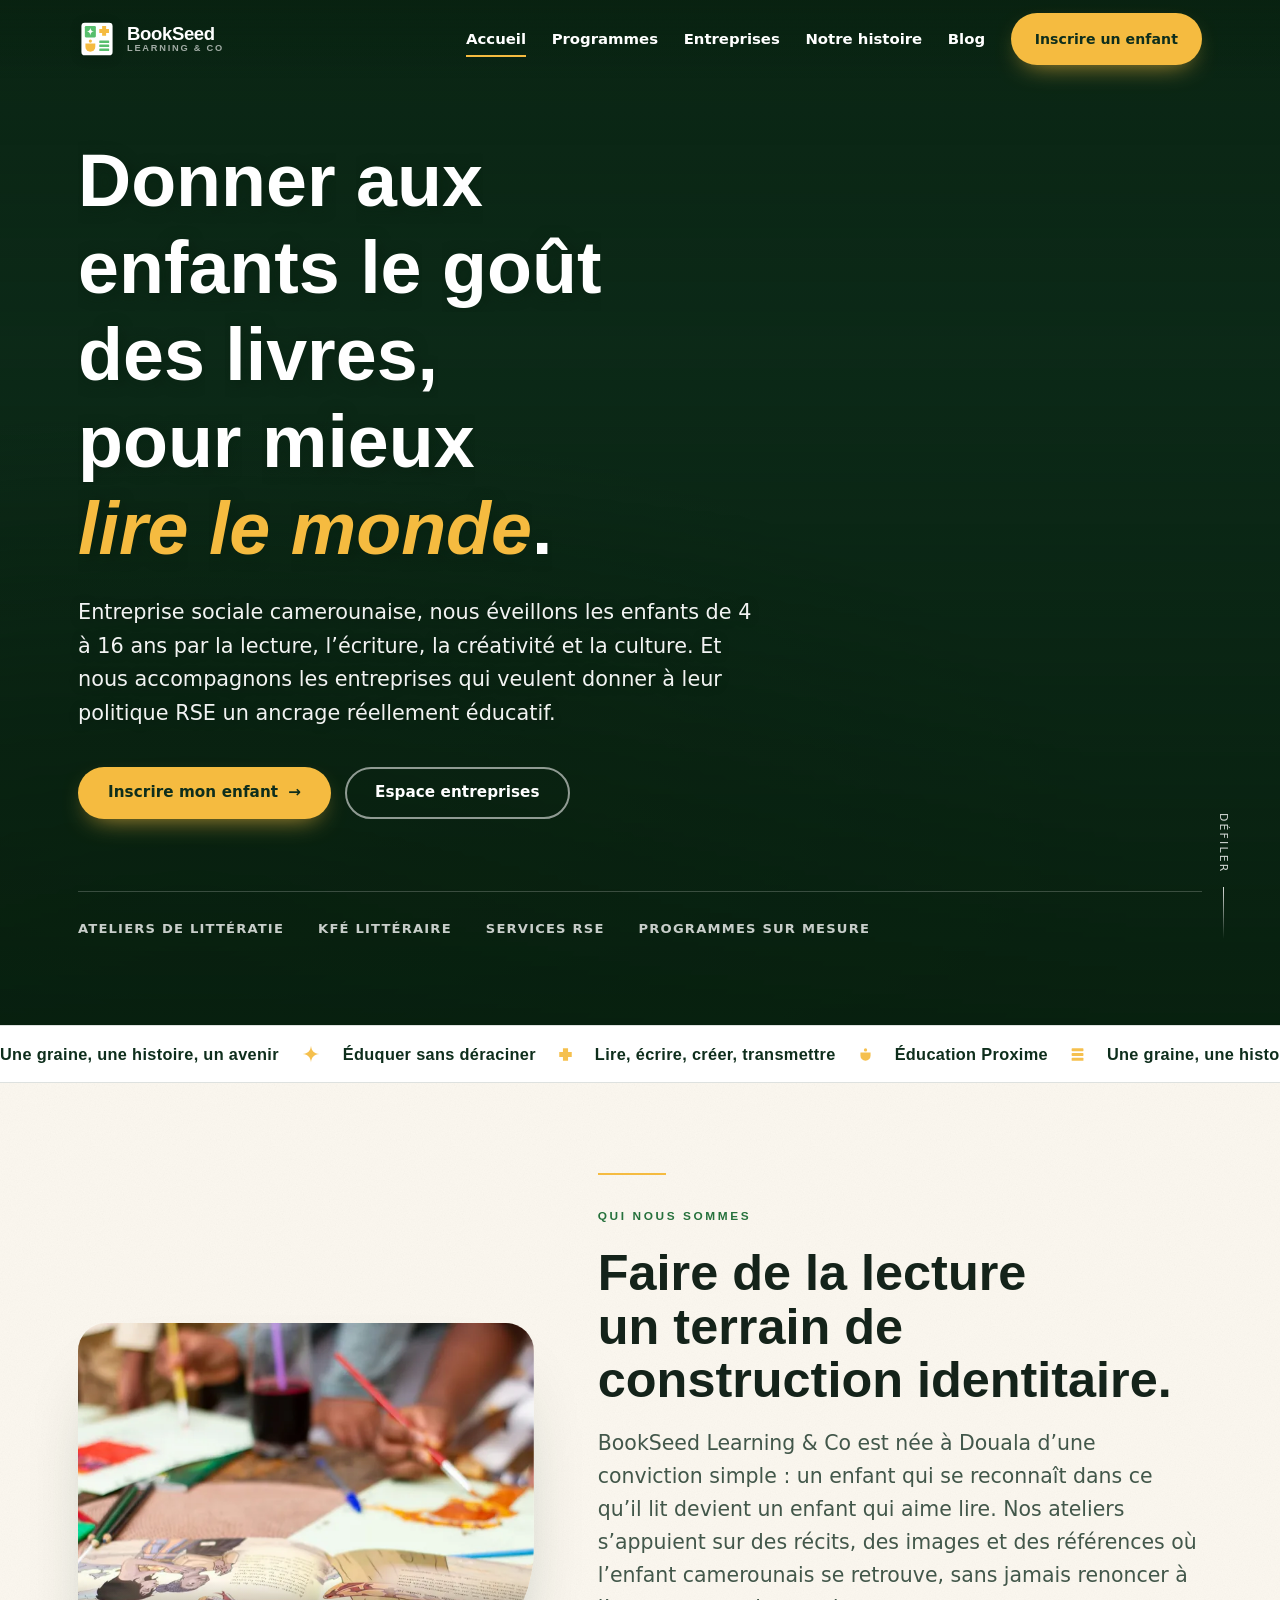
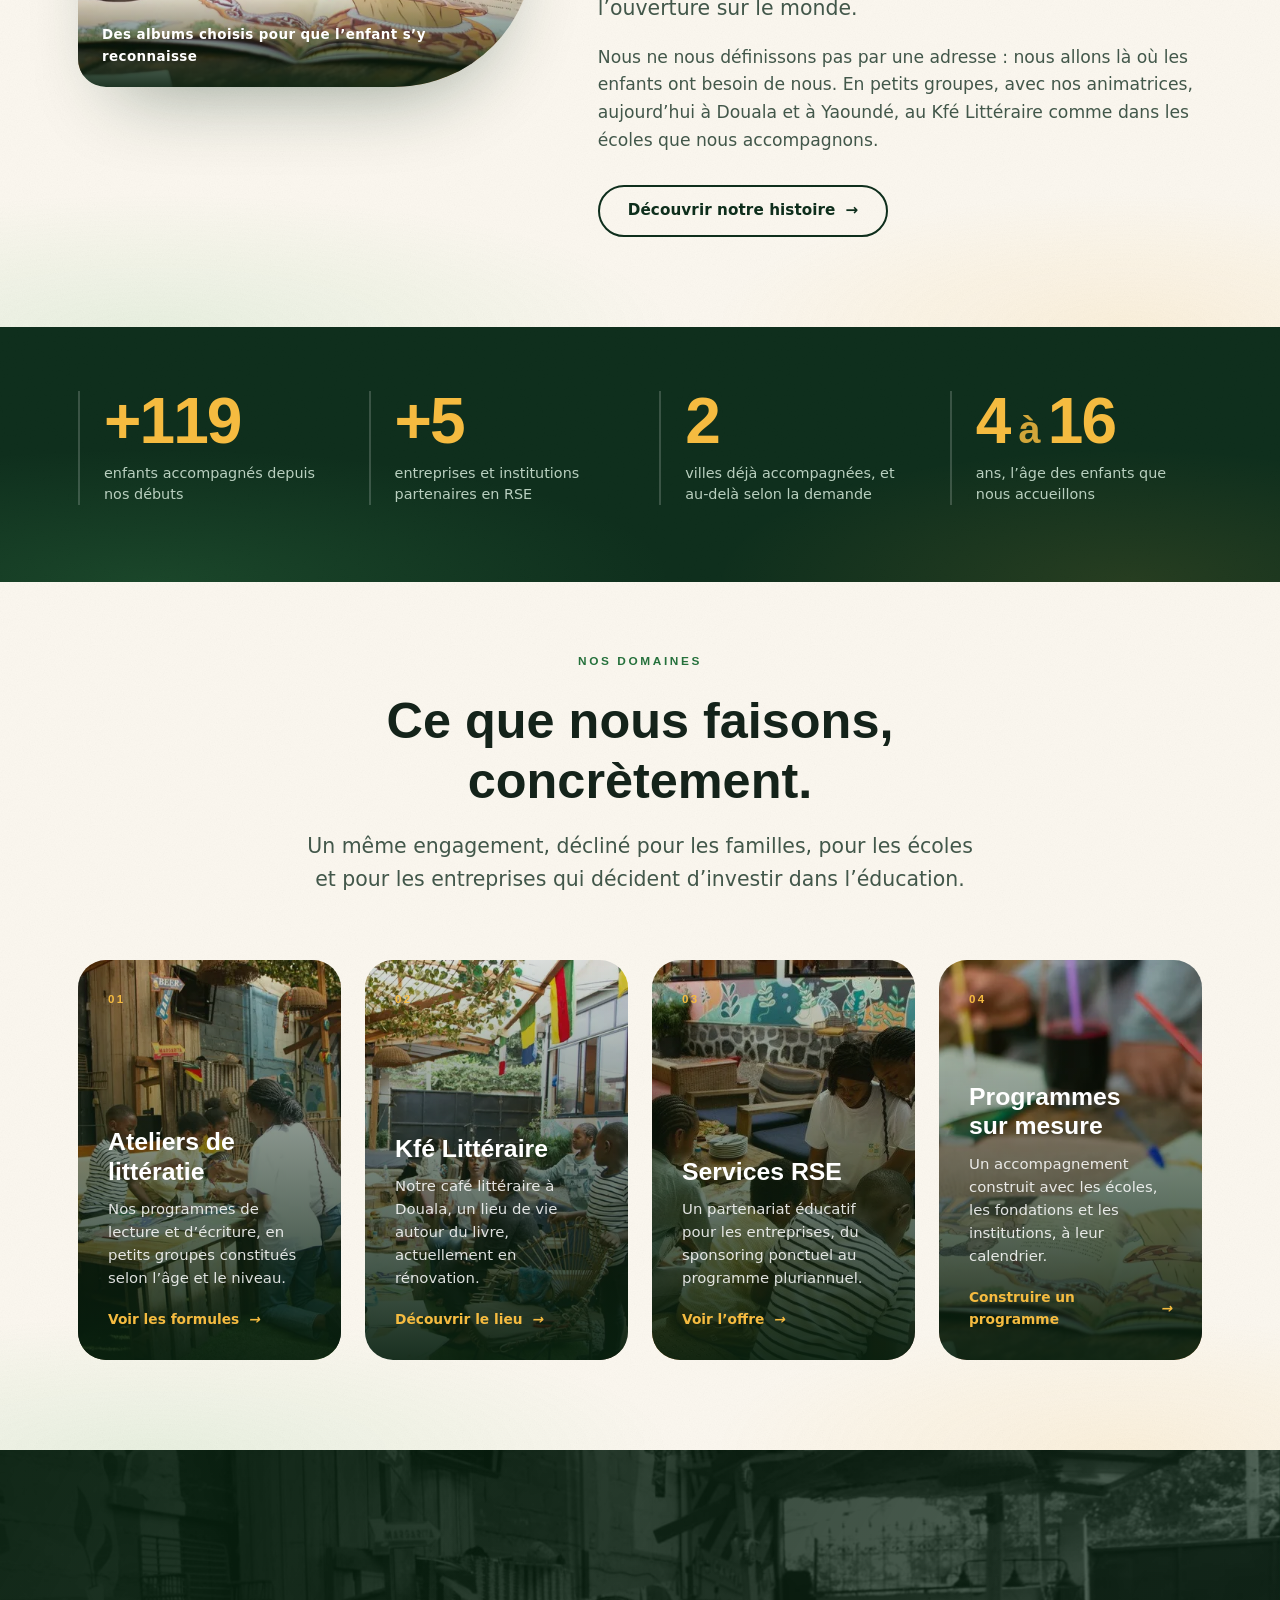
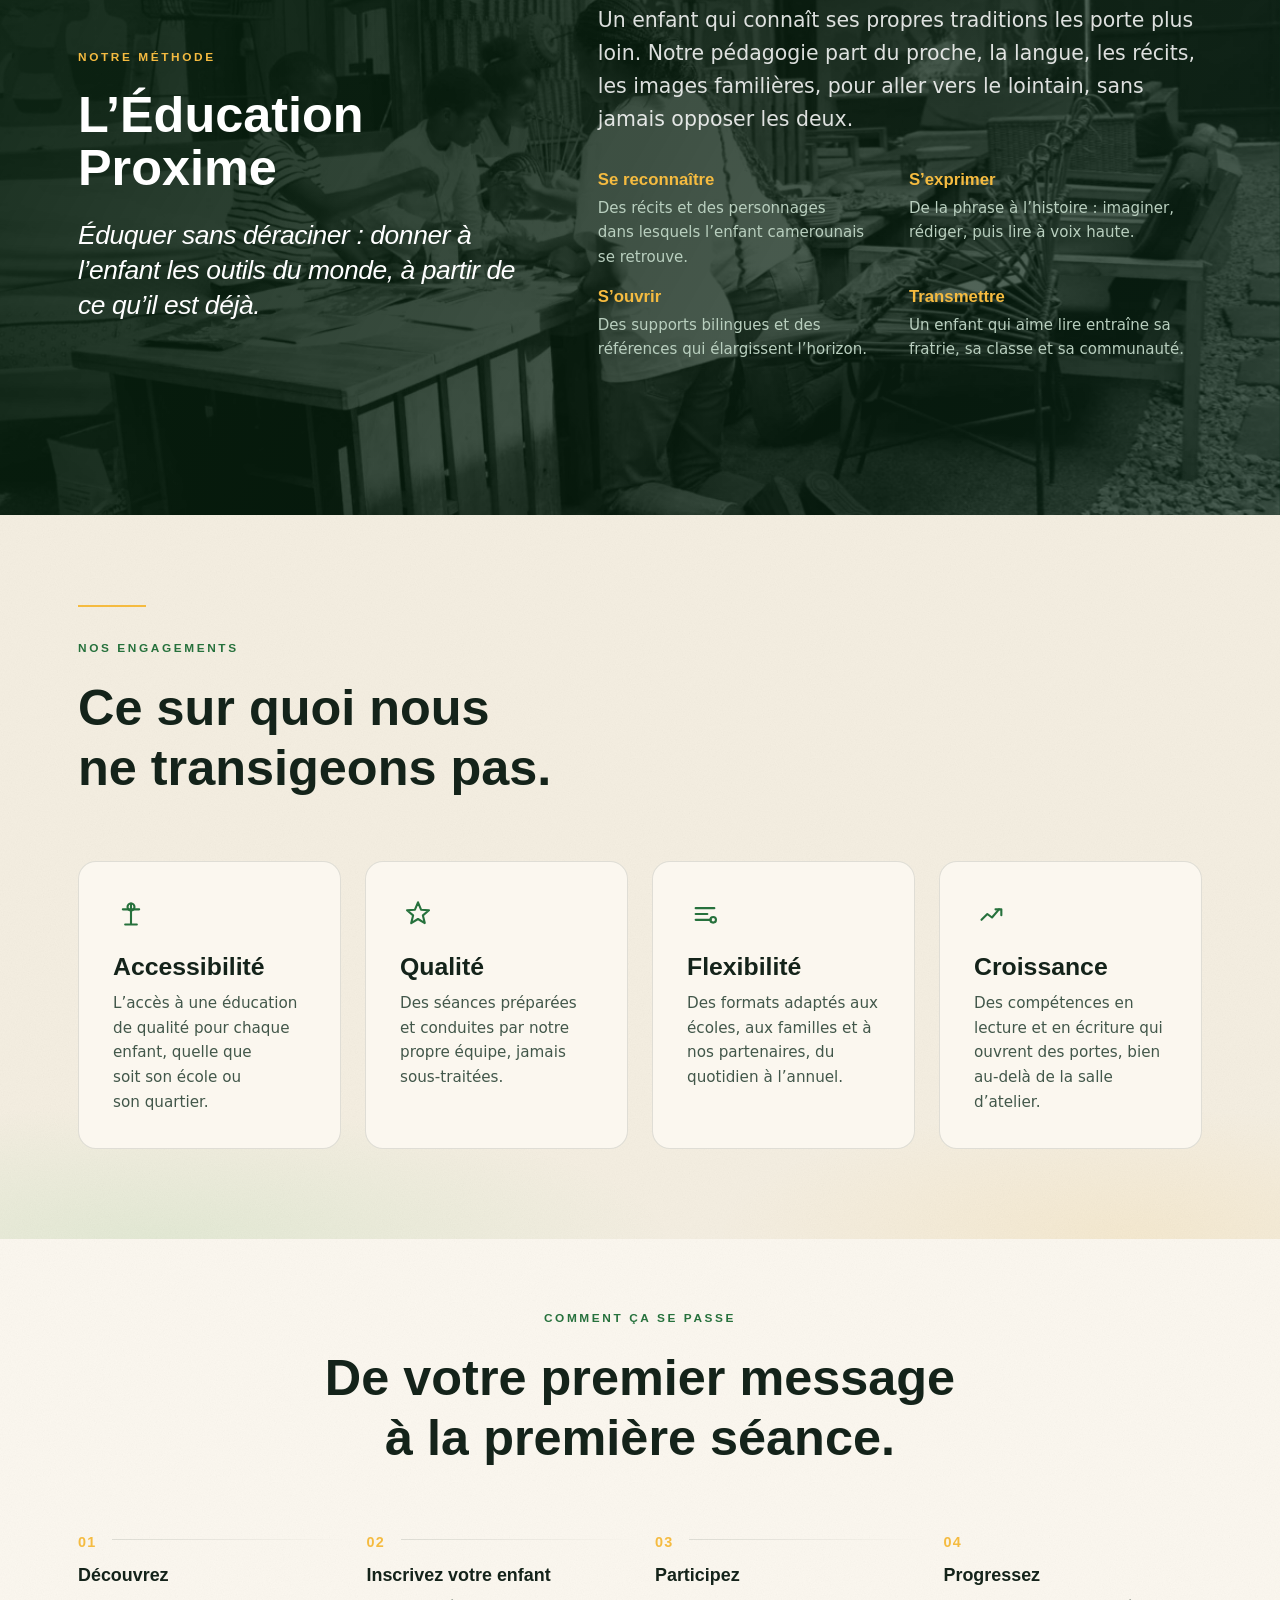
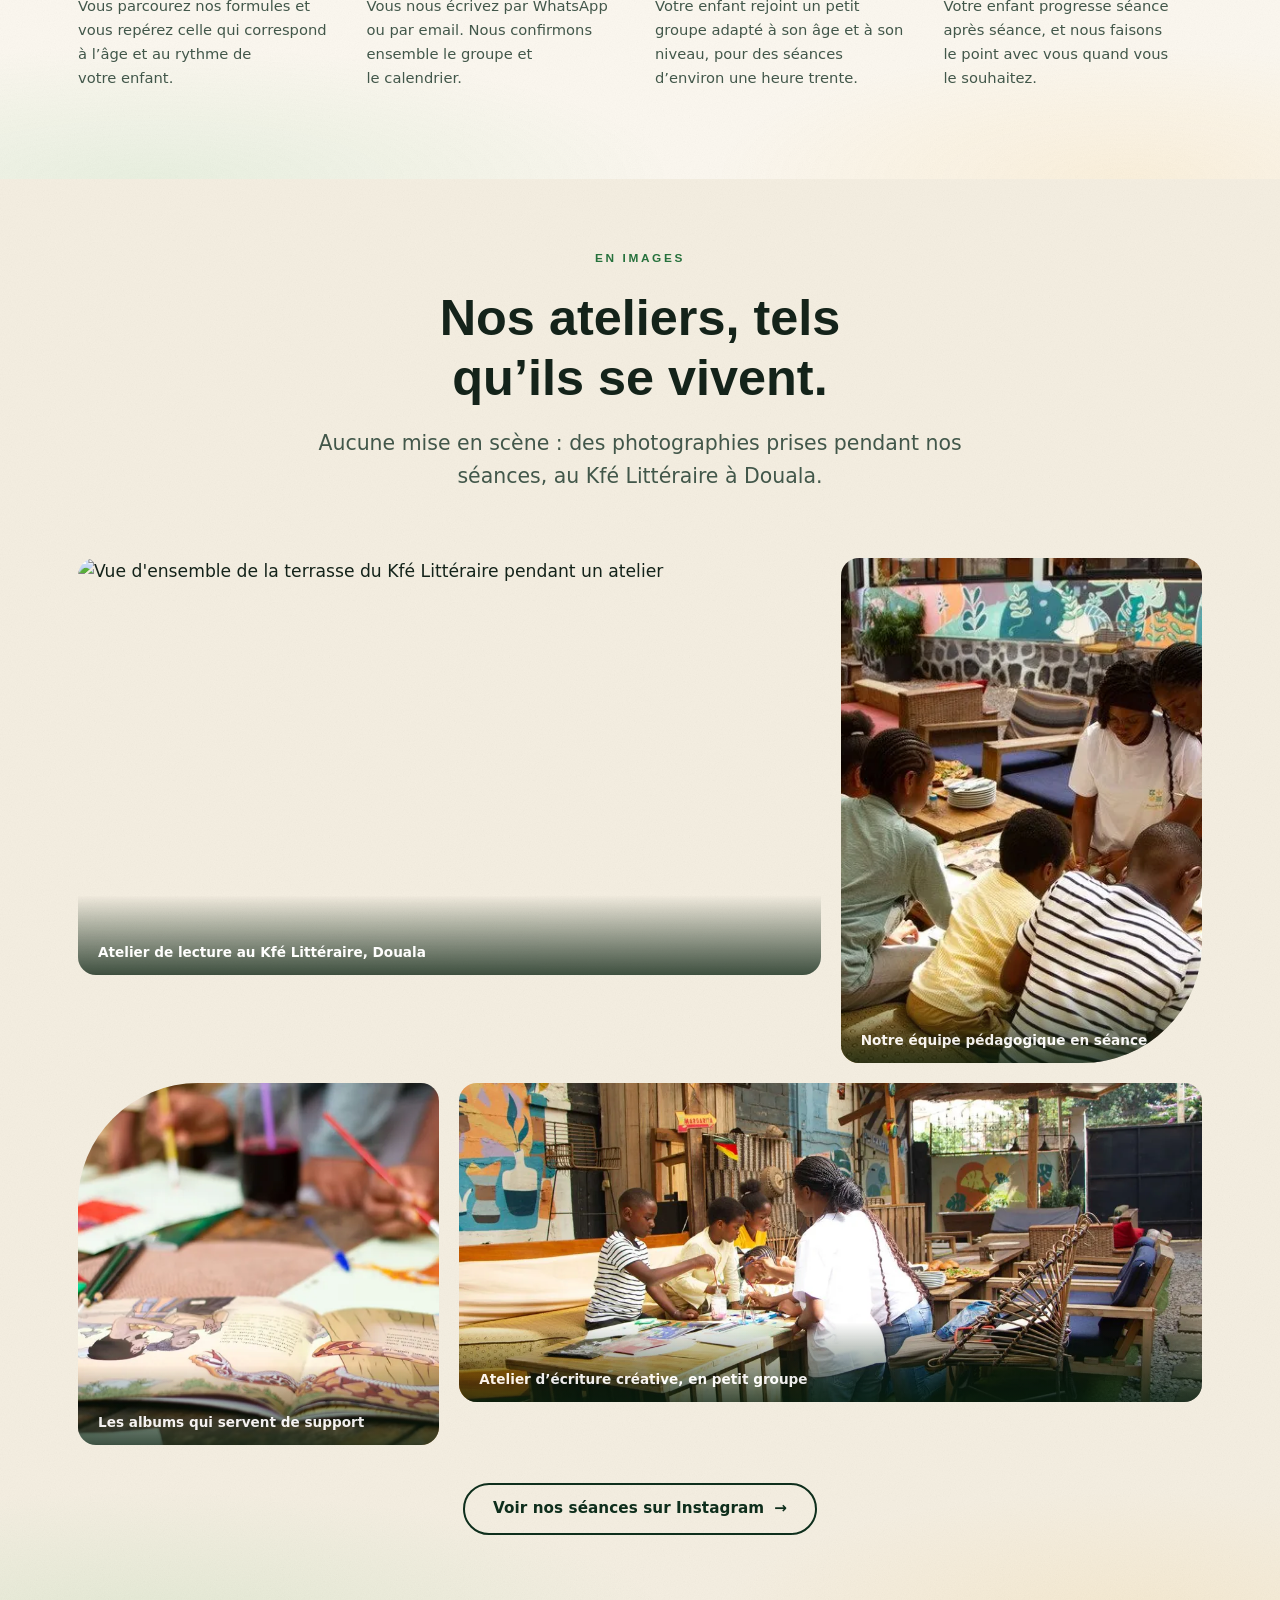
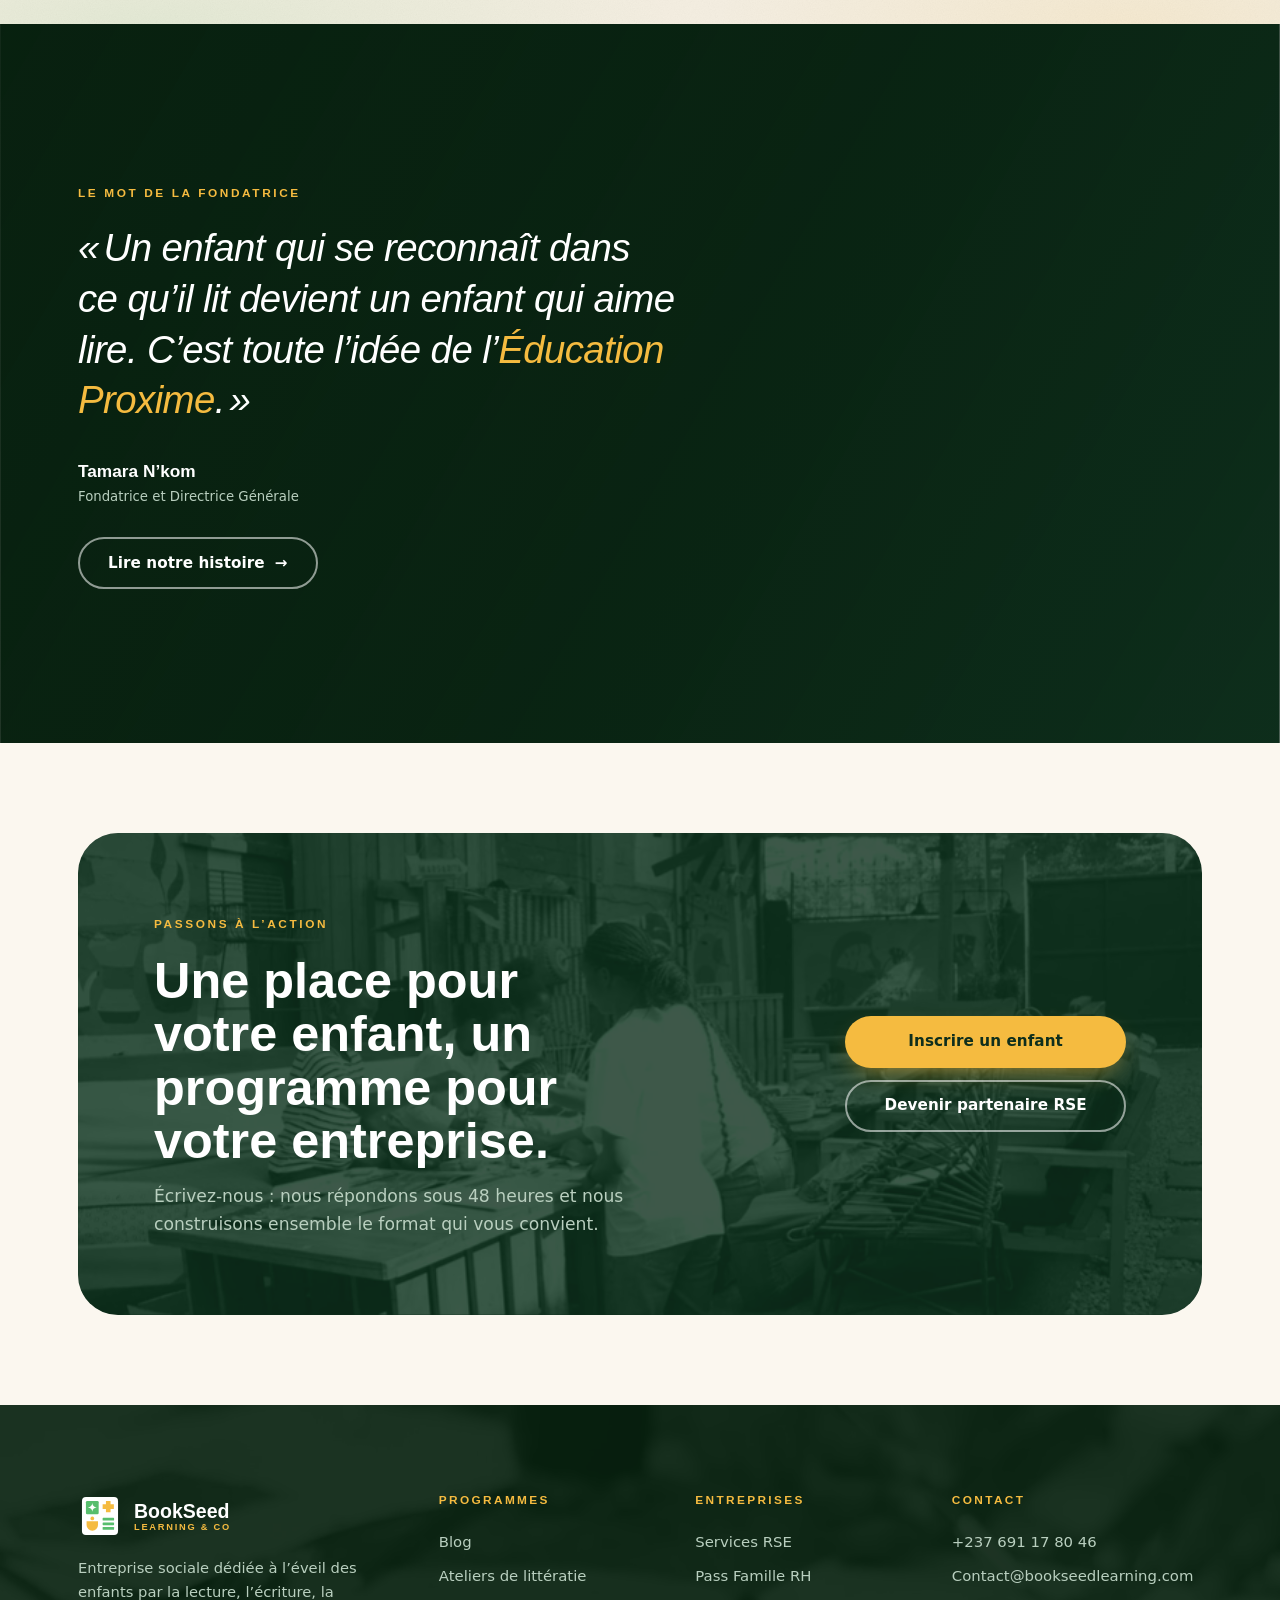
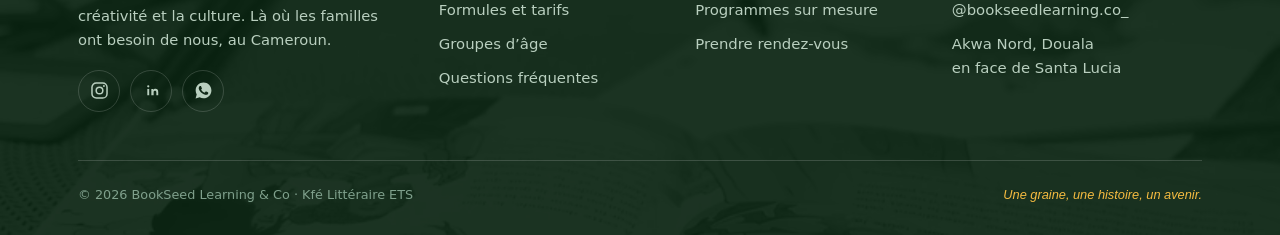
==== commit ac921da8: "Fait evoluer le partage d'articles et ajoute LinkedIn au pied de page - Passe le partage d'article d" ====
--- a/index.html
+++ b/index.html
@@ -4,13 +4,13 @@
 <meta charset="UTF-8">
 <meta name="viewport" content="width=device-width, initial-scale=1">
 <title>BookSeed Learning &amp; Co · Donner aux enfants le goût des livres</title>
-<meta name="description" content="Entreprise sociale camerounaise dédiée à l'éveil des enfants par la lecture et l'écriture. Ateliers de littératie, Kfé Littéraire et programmes RSE pour les entreprises, à travers l'Afrique.">
+<meta name="description" content="Entreprise sociale camerounaise dédiée à l'éveil des enfants par la lecture et l'écriture. Ateliers de littératie au Cameroun, Kfé Littéraire et programmes RSE pour les entreprises.">
 <meta name="theme-color" content="#0E2E1C">
 <link rel="canonical" href="https://bookseedlearning.com/">
 <meta property="og:type" content="website">
 <meta property="og:locale" content="fr_FR">
 <meta property="og:title" content="BookSeed Learning &amp; Co · Donner aux enfants le goût des livres">
-<meta property="og:description" content="Ateliers de lecture et d'écriture pour les 4 à 16 ans, Kfé Littéraire et programmes RSE, à travers l'Afrique.">
+<meta property="og:description" content="Ateliers de lecture et d'écriture pour les 4 à 16 ans au Cameroun, Kfé Littéraire et programmes RSE.">
 <meta property="og:url" content="https://bookseedlearning.com/">
 <meta property="og:image" content="https://bookseedlearning.com/assets/img/kfe-terrasse-1400.jpg">
 <meta name="twitter:card" content="summary_large_image">
@@ -20,7 +20,7 @@
 <link rel="preconnect" href="https://fonts.gstatic.com" crossorigin>
 <link href="https://fonts.googleapis.com/css2?family=Inter:ital,wght@0,400;0,500;0,600;0,700;0,800;1,400;1,500&amp;family=Poppins:wght@700&amp;display=swap" rel="stylesheet">
 <link rel="preload" as="image" href="assets/img/kfe-terrasse-1400.webp" type="image/webp">
-<link rel="stylesheet" href="assets/css/site.css?v=2">
+<link rel="stylesheet" href="assets/css/site.css">
 <script type="application/ld+json">
 {
   "@context":"https://schema.org",
@@ -33,7 +33,7 @@
   "telephone":"+237691178046",
   "email":"Contact@bookseedlearning.com",
   "address":{"@type":"PostalAddress","streetAddress":"Akwa Nord, en face de Santa Lucia","addressLocality":"Douala","addressCountry":"CM"},
-  "areaServed":"Afrique",
+  "areaServed":["Douala","Yaoundé"],
   "sameAs":["https://www.instagram.com/bookseedlearning.co_"]
 }
 </script>
@@ -129,7 +129,7 @@
           <span class="eyebrow">Qui nous sommes</span>
           <h2>Faire de la lecture un terrain de construction identitaire.</h2>
           <p class="lede" style="margin-top:20px">BookSeed Learning &amp; Co est née à Douala d’une conviction simple : un enfant qui se reconnaît dans ce qu’il lit devient un enfant qui aime lire. Nos ateliers s’appuient sur des récits, des images et des références où l’enfant camerounais se retrouve, sans jamais renoncer à l’ouverture sur le monde.</p>
-          <p style="margin-top:18px;color:var(--ink-soft)">Nous ne nous définissons pas par une adresse : nous allons là où les enfants ont besoin de nous, en petits groupes, avec nos animatrices, au Kfé Littéraire comme dans les écoles que nous accompagnons à travers l’Afrique.</p>
+          <p style="margin-top:18px;color:var(--ink-soft)">Nous ne nous définissons pas par une adresse : nous allons là où les enfants ont besoin de nous. En petits groupes, avec nos animatrices, aujourd’hui à Douala et à Yaoundé, au Kfé Littéraire comme dans les écoles que nous accompagnons.</p>
           <a class="btn btn-outline" style="margin-top:30px" href="histoire.html">Découvrir notre histoire <span class="ico">&rarr;</span></a>
         </div>
       </div>
@@ -149,8 +149,8 @@
           <span>entreprises et institutions partenaires en RSE</span>
         </div>
         <div class="stat rv" data-d="2">
-          <b data-count="3">3</b>
-          <span>groupes de progression, du plus jeune au plus autonome</span>
+          <b data-count="2">2</b>
+          <span>villes déjà accompagnées, et au-delà selon la demande</span>
         </div>
         <div class="stat rv" data-d="3">
           <b>4<em style="font-style:normal;font-size:.62em;opacity:.85">&nbsp;à&nbsp;</em>16</b>
@@ -408,7 +408,7 @@
           <img src="assets/img/logo.svg" alt="" width="44" height="44">
           <b>BookSeed<small>Learning &amp; Co</small></b>
         </div>
-        <p>Entreprise sociale dédiée à l’éveil des enfants par la lecture, l’écriture, la créativité et la culture. Là où les familles ont besoin de nous, en Afrique.</p>
+        <p>Entreprise sociale dédiée à l’éveil des enfants par la lecture, l’écriture, la créativité et la culture. Là où les familles ont besoin de nous, au Cameroun.</p>
         <div class="socials">
           <a class="social" href="https://www.instagram.com/bookseedlearning.co_" target="_blank" rel="noopener" aria-label="Instagram">
             <svg width="19" height="19" viewBox="0 0 24 24" fill="none" stroke="currentColor" stroke-width="1.9"><rect x="2.5" y="2.5" width="19" height="19" rx="5.5"/><circle cx="12" cy="12" r="4.2"/><circle cx="17.6" cy="6.4" r="1.2" fill="currentColor" stroke="none"/></svg>
@@ -465,6 +465,6 @@
   </div>
 </div>
 
-<script src="assets/js/site.js?v=2" defer></script>
+<script src="assets/js/site.js" defer></script>
 </body>
 </html>
--- a/assets/css/site.css
+++ b/assets/css/site.css
@@ -13,6 +13,8 @@
   --forest-900:#08200F;
   --gold:#F5BB40;
   --gold-600:#E0A425;
+  /* Brand green is for fills and rules. Text on light needs its own, darker value. */
+  --green-text:#26713C;
 
   /* Warm neutrals, drawn from the wood + raffia tones of the Kfé */
   --paper:#FBF7EF;
@@ -53,7 +55,7 @@
 body{
   background:var(--paper);
   color:var(--ink);
-  font-family:'Karla',system-ui,-apple-system,'Segoe UI',sans-serif;
+  font-family:'Inter',system-ui,-apple-system,'Segoe UI',sans-serif;
   font-size:clamp(1rem,.96rem + .2vw,1.075rem);
   line-height:1.62;
   overflow-x:hidden;
@@ -62,17 +64,17 @@
 }
 
 h1,h2,h3,h4,.display{
-  font-family:'Fraunces','Georgia',serif;
-  font-variation-settings:'SOFT' 40,'WONK' 1;
+  font-family:'Inter',sans-serif;
   font-weight:600;
   line-height:1.06;
-  letter-spacing:-.018em;
+  letter-spacing:0;
   text-wrap:balance;
 }
 
-h1{font-size:clamp(2.35rem,1.4rem + 4.4vw,4.6rem);}
+h1{font-size:clamp(2.35rem,1.4rem + 4.4vw,4.6rem);font-weight:800;}
 h2{font-size:clamp(1.9rem,1.25rem + 2.9vw,3.15rem);}
 h3{font-size:clamp(1.2rem,1.05rem + .7vw,1.55rem);line-height:1.18;}
+h4{font-weight:500;}
 
 p{text-wrap:pretty;}
 a{color:inherit;text-decoration:none;}
@@ -89,6 +91,8 @@
 .wrap{width:100%;max-width:var(--max);margin-inline:auto;padding-inline:var(--gut);}
 .wrap-wide{max-width:1440px;}
 .sr-only{position:absolute;width:1px;height:1px;padding:0;margin:-1px;overflow:hidden;clip:rect(0 0 0 0);white-space:nowrap;border:0;}
+.sr-only:focus{position:fixed;top:12px;left:12px;width:auto;height:auto;margin:0;clip:auto;overflow:visible;
+  padding:12px 22px;background:var(--gold);color:var(--forest);border-radius:100px;font-weight:700;z-index:500;}
 
 /* ---------- Paper grain : keeps large fields alive, never flat ---------- */
 .grain::after{
@@ -97,14 +101,23 @@
   background-image:url("data:image/svg+xml,%3Csvg xmlns='http://www.w3.org/2000/svg' width='180' height='180'%3E%3Cfilter id='n'%3E%3CfeTurbulence type='fractalNoise' baseFrequency='.85' numOctaves='3'/%3E%3CfeColorMatrix type='saturate' values='0'/%3E%3C/filter%3E%3Crect width='180' height='180' filter='url(%23n)' opacity='.16'/%3E%3C/svg%3E");
 }
 .section-dark.grain::after{mix-blend-mode:overlay;opacity:.28;}
+/* organic wash in the transition zones, so joins are never bare paper */
+.section.grain::before{
+  content:"";position:absolute;inset:auto 0 0 0;height:190px;pointer-events:none;z-index:0;
+  background:radial-gradient(58% 100% at 12% 100%,rgba(87,190,109,.11),transparent 70%),
+             radial-gradient(46% 100% at 88% 100%,rgba(245,187,64,.11),transparent 70%);
+}
+.section-dark.grain::before{
+  background:radial-gradient(58% 100% at 12% 100%,rgba(87,190,109,.16),transparent 70%),
+             radial-gradient(46% 100% at 88% 100%,rgba(245,187,64,.10),transparent 70%);
+}
+.section.grain > .wrap{position:relative;z-index:2;}
 
 /* ============================================================
    HEADER
    ============================================================ */
 .site-header{
-  position:fixed;inset:0 0 auto;z-index:200;
-  transition:background .45s var(--ease),box-shadow .45s var(--ease),border-color .45s var(--ease);
-  border-bottom:1px solid transparent;
+  position:fixed;inset:0 0 auto;z-index:230;
 }
 .site-header .wrap{
   display:flex;align-items:center;justify-content:space-between;gap:24px;
@@ -119,22 +132,21 @@
   background:rgba(251,247,239,.86);
   backdrop-filter:blur(14px) saturate(1.4);
   -webkit-backdrop-filter:blur(14px) saturate(1.4);
-  border-bottom-color:var(--line);
   box-shadow:0 1px 0 rgba(14,46,28,.04),0 10px 30px -22px rgba(14,46,28,.4);
 }
 .site-header.is-stuck .brand-text,
 .site-header.is-stuck .nav-link{color:var(--ink);}
 .site-header.is-stuck .burger span{background:var(--ink);}
 .site-header.is-hidden{transform:translateY(-100%);}
-.site-header{transition:transform .5s var(--ease),background .45s var(--ease),box-shadow .45s var(--ease),border-color .45s var(--ease);}
+.site-header{transition:transform .5s var(--ease),background .45s var(--ease),box-shadow .45s var(--ease);}
 
 .brand{display:flex;align-items:center;gap:11px;flex-shrink:0;}
 .brand svg,.brand img{width:38px;height:38px;filter:drop-shadow(0 2px 6px rgba(0,0,0,.14));}
 .brand-text{
-  font-family:'Fraunces',serif;font-weight:700;font-size:1.16rem;line-height:1.05;
+  font-family:'Poppins',sans-serif;font-weight:700;font-size:1.16rem;line-height:1.05;
   letter-spacing:-.02em;color:var(--ink);transition:color .45s var(--ease);
 }
-.brand-text small{display:block;font-family:'Karla',sans-serif;font-weight:600;font-size:.58rem;letter-spacing:.19em;text-transform:uppercase;opacity:.62;}
+.brand-text small{display:block;font-family:'Inter',sans-serif;font-weight:600;font-size:.58rem;letter-spacing:.19em;text-transform:uppercase;opacity:.62;}
 
 .nav{display:flex;align-items:center;gap:clamp(14px,2vw,30px);}
 .nav-link{
@@ -152,6 +164,7 @@
 .btn{
   position:relative;display:inline-flex;align-items:center;justify-content:center;gap:10px;
   padding:15px 28px;border-radius:100px;font-weight:700;font-size:.95rem;
+  text-align:center;text-wrap:balance;min-height:52px;
   letter-spacing:.005em;line-height:1;isolation:isolate;overflow:hidden;
   border:2px solid transparent;cursor:pointer;
   transition:transform .5s var(--ease),box-shadow .5s var(--ease),color .35s ease,border-color .35s ease;
@@ -179,13 +192,13 @@
 
 .btn-light{border-color:rgba(255,255,255,.55);color:#fff;}
 .btn-light::before{background:#fff;}
-.btn-light:hover{color:var(--forest);border-color:#fff;}
+.btn-light:hover{border-color:#fff;}
 
 .btn-sm{padding:11px 20px;font-size:.85rem;}
 .nav .btn{padding:12px 22px;font-size:.88rem;}
 
 /* ---------- Mobile drawer ---------- */
-.burger{display:none;width:44px;height:44px;position:relative;z-index:220;flex-shrink:0;}
+.burger{display:none;width:44px;height:44px;position:relative;z-index:1;flex-shrink:0;}
 .burger span{
   position:absolute;left:11px;width:22px;height:2px;background:var(--ink);border-radius:2px;
   transition:transform .45s var(--ease),opacity .25s ease,background .45s var(--ease);
@@ -207,14 +220,19 @@
   visibility:hidden;
 }
 .drawer.is-open{clip-path:circle(150% at calc(100% - 42px) 40px);visibility:visible;}
-.drawer::before{
-  content:"";position:absolute;inset:0;opacity:.16;
-  background:url("../img/kfe-terrasse-1200.webp") center/cover;
-  mix-blend-mode:luminosity;
+/* Only instantiate the drawer artwork where the drawer can actually open :
+   on desktop this was fetching 200 Ko for a panel that never shows. */
+.drawer::before{content:none;}
+@media(max-width:960px){
+  .drawer::before{
+    content:"";position:absolute;inset:0;opacity:.16;
+    background:url("../img/kfe-terrasse-800.webp") center/cover;
+    mix-blend-mode:luminosity;
+  }
 }
 .drawer-nav{position:relative;display:flex;flex-direction:column;gap:6px;}
 .drawer-nav a{
-  font-family:'Fraunces',serif;font-size:clamp(1.9rem,9vw,2.9rem);font-weight:600;
+  font-family:'Inter',sans-serif;font-size:clamp(1.9rem,9vw,2.9rem);font-weight:600;
   color:#fff;padding:8px 0;opacity:0;transform:translateY(24px);
   border-bottom:1px solid var(--line-onDark);
   transition:opacity .5s var(--ease),transform .5s var(--ease),color .3s ease;
@@ -230,12 +248,13 @@
   opacity:0;transform:translateY(20px);transition:opacity .5s var(--ease) .42s,transform .5s var(--ease) .42s;
 }
 .drawer.is-open .drawer-foot{opacity:1;transform:none;}
-.drawer-foot a.tel{color:var(--ink-onDark-soft);font-family:'Karla',sans-serif;font-size:.95rem;font-weight:600;}
+.drawer-foot a.tel{color:var(--ink-onDark-soft);font-family:'Inter',sans-serif;font-size:.95rem;font-weight:600;}
 
 /* ============================================================
    SECTIONS
    ============================================================ */
-.section{position:relative;padding:clamp(72px,9vw,130px) 0;}
+.section{position:relative;padding:clamp(64px,7vw,104px) 0;}
+.section + .section{padding-top:clamp(48px,5vw,80px);}
 .section-tight{padding:clamp(52px,6vw,84px) 0;}
 .section-paper2{background:var(--paper-2);}
 .section-sand{background:var(--sand);}
@@ -245,25 +264,19 @@
 .section-green{background:var(--green-800);color:#fff;}
 
 .eyebrow{
-  display:inline-block;font-family:'Karla',sans-serif;font-size:.74rem;font-weight:700;
-  text-transform:uppercase;letter-spacing:.22em;color:var(--green-600);
-  margin-bottom:20px;position:relative;padding-left:34px;
-}
-.eyebrow::before{
-  content:"";position:absolute;left:0;top:50%;width:24px;height:2px;
-  background:var(--gold);transform:translateY(-50%);
-}
-.section-dark .eyebrow,.hero .eyebrow{color:var(--gold);}
-.eyebrow-c{padding-left:0;}
-.eyebrow-c::before{display:none;}
+  display:inline-block;font-family:'Inter',sans-serif;font-size:.74rem;font-weight:700;
+  text-transform:uppercase;letter-spacing:.22em;color:var(--green-text);
+  margin-bottom:20px;position:relative;
+}
+.eyebrow{color:var(--green-text);}
+.section-dark .eyebrow,.hero .eyebrow,.page-hero .eyebrow,.band .eyebrow,.cta .eyebrow,.drawer .eyebrow{color:var(--gold);}
+.hero .eyebrow,.page-hero .eyebrow{text-shadow:0 1px 2px rgba(8,32,15,.6),0 4px 18px rgba(8,32,15,.5);}
 
 .lede{font-size:clamp(1.06rem,1rem + .42vw,1.28rem);color:var(--ink-soft);line-height:1.62;max-width:60ch;}
 .section-dark .lede{color:var(--ink-onDark-soft);}
 
 .head{max-width:62ch;margin-bottom:clamp(38px,5vw,64px);}
 .head.center{margin-inline:auto;text-align:center;}
-.head.center .eyebrow{padding-left:0;}
-.head.center .eyebrow::before{display:none;}
 .head.center .lede{margin-inline:auto;}
 .head h2 + .lede{margin-top:20px;}
 
@@ -277,19 +290,27 @@
 }
 .hero-media{position:absolute;inset:0;z-index:0;overflow:hidden;}
 .hero-media img{
-  width:100%;height:118%;object-fit:cover;object-position:center 42%;
-  will-change:transform;
-}
+  width:100%;height:118%;object-fit:cover;object-position:62% 46%;
+}
+.page-hero .hero-media img{object-position:50% 38%;}
+.tile:nth-child(1) img{object-position:30% 55%;}
+.tile:nth-child(2) img{object-position:75% 40%;}
+.tile:nth-child(3) img{object-position:50% 30%;}
+.tile:nth-child(4) img{object-position:40% 65%;}
+.gal .g-a img{object-position:70% 50%;}
+.gal .g-b img{object-position:45% 25%;}
+.gal .g-c img{object-position:30% 60%;}
+.gal .g-d img{object-position:60% 42%;}
 .hero-media::after{
   content:"";position:absolute;inset:0;
   background:
-    linear-gradient(180deg,rgba(8,32,15,.62) 0%,rgba(8,32,15,.18) 34%,rgba(8,32,15,.72) 74%,rgba(8,32,15,.94) 100%),
+    linear-gradient(180deg,rgba(8,32,15,.62) 0%,rgba(8,32,15,.34) 34%,rgba(8,32,15,.72) 74%,rgba(8,32,15,.94) 100%),
     radial-gradient(120% 80% at 15% 90%,rgba(8,32,15,.7),transparent 62%);
 }
-.hero .wrap{position:relative;z-index:2;}
-.hero h1{color:#fff;max-width:16ch;text-shadow:0 2px 30px rgba(0,0,0,.28);}
+.hero .wrap{position:relative;z-index:2;isolation:isolate;}
+.hero h1{color:#fff;max-width:16ch;text-shadow:0 2px 14px rgba(8,32,15,.5);}
 .hero h1 .accent{color:var(--gold);font-style:italic;font-variation-settings:'SOFT' 60,'WONK' 1;}
-.hero .lede{color:rgba(255,255,255,.9);max-width:52ch;margin-top:24px;font-size:clamp(1.05rem,1rem + .5vw,1.3rem);}
+.hero .lede{color:rgba(255,255,255,.95);max-width:52ch;margin-top:24px;font-size:clamp(1.05rem,1rem + .5vw,1.3rem);text-shadow:0 1px 10px rgba(8,32,15,.4);}
 .hero-ctas{display:flex;flex-wrap:wrap;gap:14px;margin-top:36px;}
 
 .hero-meta{
@@ -303,11 +324,11 @@
 }
 .hero-scroll{
   position:absolute;right:var(--gut);bottom:clamp(48px,7vw,86px);z-index:2;
-  display:flex;flex-direction:column;align-items:center;gap:10px;
-  font-size:.68rem;letter-spacing:.2em;text-transform:uppercase;color:rgba(255,255,255,.65);
+  display:flex;flex-direction:row;align-items:center;gap:14px;
+  font-size:.68rem;letter-spacing:.2em;text-transform:uppercase;color:rgba(255,255,255,.82);
   writing-mode:vertical-rl;
 }
-.hero-scroll i{display:block;width:1px;height:52px;background:linear-gradient(rgba(255,255,255,.7),transparent);animation:scrollpulse 2.4s var(--ease-io) infinite;}
+.hero-scroll i{display:block;inline-size:52px;block-size:1px;flex:0 0 auto;background:linear-gradient(to bottom,rgba(255,255,255,.85),transparent);animation:scrollpulse 2.4s var(--ease-io) infinite;}
 @keyframes scrollpulse{0%{transform:scaleY(0);transform-origin:top;}45%{transform:scaleY(1);transform-origin:top;}55%{transform:scaleY(1);transform-origin:bottom;}100%{transform:scaleY(0);transform-origin:bottom;}}
 
 /* Page hero (inner pages) : photo band, never a flat colour block */
@@ -321,12 +342,12 @@
 .page-hero .hero-media::after{
   background:linear-gradient(180deg,rgba(8,32,15,.66) 0%,rgba(8,32,15,.34) 40%,rgba(8,32,15,.88) 100%);
 }
-.page-hero .wrap{position:relative;z-index:2;}
-.page-hero h1{color:#fff;max-width:18ch;}
-.page-hero .lede{color:rgba(255,255,255,.88);margin-top:20px;}
+.page-hero .wrap{position:relative;z-index:2;isolation:isolate;}
+.page-hero h1{color:#fff;max-width:18ch;text-shadow:0 2px 14px rgba(8,32,15,.5);}
+.page-hero .lede{color:rgba(255,255,255,.95);margin-top:20px;text-shadow:0 1px 10px rgba(8,32,15,.4);}
 
 /* Breadcrumb */
-.crumb{display:flex;gap:10px;align-items:center;font-size:.78rem;letter-spacing:.12em;text-transform:uppercase;color:rgba(255,255,255,.62);margin-bottom:22px;}
+.crumb{display:flex;gap:10px;align-items:center;font-size:.78rem;letter-spacing:.12em;text-transform:uppercase;color:rgba(255,255,255,.88);margin-bottom:22px;text-shadow:0 1px 2px rgba(8,32,15,.6),0 4px 18px rgba(8,32,15,.5);}
 .crumb a:hover{color:var(--gold);}
 
 /* ============================================================
@@ -334,35 +355,46 @@
    ============================================================ */
 .rv{opacity:0;transform:translateY(30px);transition:opacity .9s var(--ease),transform .9s var(--ease);}
 .rv.in{opacity:1;transform:none;}
-.rv-img{clip-path:inset(0 0 100% 0);transition:clip-path 1.1s var(--ease);}
-.rv-img.in{clip-path:inset(0 0 0 0);}
-[data-d="1"]{transition-delay:.08s;}
-[data-d="2"]{transition-delay:.16s;}
-[data-d="3"]{transition-delay:.24s;}
-[data-d="4"]{transition-delay:.32s;}
-[data-d="5"]{transition-delay:.4s;}
+/* The clip lives on the CHILD, never on the observed element : a fully
+   clipped element reports an empty intersection rect and would never reveal. */
+.rv-img{overflow:hidden;}
+.rv-img > picture,.rv-img > img{display:block;clip-path:inset(0 0 100% 0);transition:clip-path 1.1s var(--ease);}
+.rv-img.in > picture,.rv-img.in > img{clip-path:inset(0 0 0 0);}
+.rv,.rv-img{transition-delay:var(--d,0s);}
+[data-d="1"]{--d:.09s} [data-d="2"]{--d:.18s} [data-d="3"]{--d:.27s}
+[data-d="4"]{--d:.36s} [data-d="5"]{--d:.45s} [data-d="6"]{--d:.54s} [data-d="7"]{--d:.63s}
 
 /* Split-word headline animation */
-.wordmask{display:inline-block;overflow:hidden;vertical-align:top;}
-.wordmask > span{display:inline-block;transform:translateY(105%);transition:transform 1s var(--ease);}
-.in .wordmask > span,.wordmask.in > span{transform:none;}
+.wordmask{display:inline-block;overflow:hidden;vertical-align:top;padding-block:.06em;}
+.wordmask > span{display:inline-block;transform:translateY(108%);transition:transform .95s var(--ease);}
+.in .wordmask > span,.wordmask.in > span,.rv-words.in .wordmask > span{transform:none;}
 
 /* ============================================================
    MARQUEE
    ============================================================ */
 .marquee{
-  overflow:hidden;background:var(--gold);color:var(--forest);
+  overflow:hidden;background:#fff;color:var(--forest);
   padding:15px 0;position:relative;
   border-block:1px solid rgba(14,46,28,.14);
 }
-.marquee-track{display:flex;width:max-content;animation:marq 34s linear infinite;}
+.marquee-track{display:flex;width:max-content;--marq-shift:50%;animation:marq 34s linear infinite;}
 .marquee:hover .marquee-track{animation-play-state:paused;}
 .marquee span{
   display:inline-flex;align-items:center;gap:22px;padding-right:22px;
-  font-family:'Fraunces',serif;font-size:1.02rem;font-weight:600;letter-spacing:.02em;white-space:nowrap;
-}
-.marquee span::after{content:"";width:7px;height:7px;border-radius:50%;background:var(--forest);opacity:.55;}
-@keyframes marq{to{transform:translateX(-50%);}}
+  font-family:'Inter',sans-serif;font-size:1.02rem;font-weight:600;letter-spacing:.02em;white-space:nowrap;
+}
+.marquee span::after{
+  content:"";width:15px;height:15px;flex-shrink:0;background:var(--gold);opacity:.92;
+  -webkit-mask-size:contain;mask-size:contain;-webkit-mask-repeat:no-repeat;mask-repeat:no-repeat;-webkit-mask-position:center;mask-position:center;
+}
+/* Les 4 pictogrammes du logo (étincelle, croix, tulipe, lignes), repris fidèlement, en jaune, comme séparateurs. */
+/* L'étincelle est une forme fine et concave : à cadre identique, elle remplit bien moins de surface que les trois
+   autres pictogrammes pleins, d'où un agrandissement dédié pour un poids visuel équivalent. */
+.marquee span:nth-of-type(4n+1)::after{width:20px;height:20px;-webkit-mask-image:url("data:image/svg+xml,%3Csvg xmlns='http://www.w3.org/2000/svg' viewBox='0 0 24 24'%3E%3Cpath d='M12 2c.6 6.2 3.8 9.4 10 10-6.2.6-9.4 3.8-10 10-.6-6.2-3.8-9.4-10-10 6.2-.6 9.4-3.8 10-10Z'/%3E%3C/svg%3E");mask-image:url("data:image/svg+xml,%3Csvg xmlns='http://www.w3.org/2000/svg' viewBox='0 0 24 24'%3E%3Cpath d='M12 2c.6 6.2 3.8 9.4 10 10-6.2.6-9.4 3.8-10 10-.6-6.2-3.8-9.4-10-10 6.2-.6 9.4-3.8 10-10Z'/%3E%3C/svg%3E");}
+.marquee span:nth-of-type(4n+2)::after{-webkit-mask-image:url("data:image/svg+xml,%3Csvg xmlns='http://www.w3.org/2000/svg' viewBox='0 0 24 24'%3E%3Cpath d='M7.9 2H16.1V7.9H22V16.1H16.1V22H7.9V16.1H2V7.9H7.9Z'/%3E%3C/svg%3E");mask-image:url("data:image/svg+xml,%3Csvg xmlns='http://www.w3.org/2000/svg' viewBox='0 0 24 24'%3E%3Cpath d='M7.9 2H16.1V7.9H22V16.1H16.1V22H7.9V16.1H2V7.9H7.9Z'/%3E%3C/svg%3E");}
+.marquee span:nth-of-type(4n+3)::after{-webkit-mask-image:url("data:image/svg+xml,%3Csvg xmlns='http://www.w3.org/2000/svg' viewBox='0 0 24 24'%3E%3Ccircle cx='12' cy='4.6' r='2.6'/%3E%3Cpath d='M3.9 8.65H20.1V13.9A8.1 8.1 0 0 1 12 22 8.1 8.1 0 0 1 3.9 13.9V8.65Z'/%3E%3C/svg%3E");mask-image:url("data:image/svg+xml,%3Csvg xmlns='http://www.w3.org/2000/svg' viewBox='0 0 24 24'%3E%3Ccircle cx='12' cy='4.6' r='2.6'/%3E%3Cpath d='M3.9 8.65H20.1V13.9A8.1 8.1 0 0 1 12 22 8.1 8.1 0 0 1 3.9 13.9V8.65Z'/%3E%3C/svg%3E");}
+.marquee span:nth-of-type(4n)::after{-webkit-mask-image:url("data:image/svg+xml,%3Csvg xmlns='http://www.w3.org/2000/svg' viewBox='0 0 24 24'%3E%3Crect x='2.6' y='2' width='18.9' height='4.7' rx='1'/%3E%3Crect x='2.6' y='9.6' width='18.9' height='4.7' rx='1'/%3E%3Crect x='2.6' y='17.3' width='18.9' height='4.7' rx='1'/%3E%3C/svg%3E");mask-image:url("data:image/svg+xml,%3Csvg xmlns='http://www.w3.org/2000/svg' viewBox='0 0 24 24'%3E%3Crect x='2.6' y='2' width='18.9' height='4.7' rx='1'/%3E%3Crect x='2.6' y='9.6' width='18.9' height='4.7' rx='1'/%3E%3Crect x='2.6' y='17.3' width='18.9' height='4.7' rx='1'/%3E%3C/svg%3E");}
+@keyframes marq{to{transform:translateX(calc(-1 * var(--marq-shift)));}}
 
 /* ============================================================
    STATS
@@ -371,7 +403,7 @@
 .stat{position:relative;padding-left:24px;border-left:2px solid rgba(255,255,255,.18);}
 .section-paper2 .stat,.section-sand .stat{border-left-color:var(--line);}
 .stat b{
-  display:block;font-family:'Fraunces',serif;font-weight:600;
+  display:block;font-family:'Inter',sans-serif;font-weight:800;
   font-size:clamp(2.5rem,1.6rem + 3.2vw,4rem);line-height:.95;color:var(--gold);
   letter-spacing:-.03em;font-variant-numeric:tabular-nums;
 }
@@ -385,7 +417,8 @@
 .split{display:grid;grid-template-columns:1fr 1fr;gap:clamp(32px,5vw,76px);align-items:center;}
 .split.narrow-left{grid-template-columns:.86fr 1.14fr;}
 .split.narrow-right{grid-template-columns:1.14fr .86fr;}
-.split-media{position:relative;border-radius:var(--r-l);overflow:hidden;box-shadow:var(--shadow-l);}
+.split-media{position:relative;border-radius:var(--r-l) var(--r-l) 140px var(--r-l);overflow:hidden;box-shadow:var(--shadow-l);}
+.split-media.portrait{border-radius:180px 180px var(--r-m) var(--r-m);}
 .split-media img{width:100%;height:100%;object-fit:cover;aspect-ratio:4/3.2;transition:transform 1.2s var(--ease);}
 .split-media:hover img{transform:scale(1.045);}
 .split-media.portrait img{aspect-ratio:4/4.6;}
@@ -403,7 +436,7 @@
   position:absolute;z-index:3;background:var(--paper);border-radius:var(--r-m);
   padding:20px 24px;box-shadow:var(--shadow-l);max-width:230px;
 }
-.badge-float b{display:block;font-family:'Fraunces',serif;font-size:2.1rem;line-height:1;color:var(--green-600);}
+.badge-float b{display:block;font-family:'Inter',sans-serif;font-weight:800;font-size:2.1rem;line-height:1;color:var(--green-600);}
 .badge-float span{display:block;margin-top:6px;font-size:.8rem;line-height:1.4;color:var(--ink-soft);}
 
 /* ============================================================
@@ -429,13 +462,13 @@
 }
 .tile:hover::after{background:linear-gradient(180deg,rgba(8,32,15,.3) 0%,rgba(14,46,28,.7) 45%,rgba(8,32,15,.96) 100%);}
 .tile .num{
-  font-family:'Karla',sans-serif;font-size:.72rem;font-weight:700;letter-spacing:.2em;
+  font-family:'Inter',sans-serif;font-size:.72rem;font-weight:700;letter-spacing:.2em;
   color:var(--gold);margin-bottom:auto;
 }
 .tile h3{color:#fff;margin-bottom:10px;}
-.tile p{font-size:.93rem;color:rgba(255,255,255,.82);line-height:1.55;
-  max-height:0;opacity:0;overflow:hidden;transition:max-height .7s var(--ease),opacity .5s ease,margin .7s var(--ease);}
-.tile:hover p,.tile:focus-within p{max-height:140px;opacity:1;margin-top:2px;}
+/* Always legible : a visitor scanning the page must read what we do
+   without having to hover. Hover is reserved for the image zoom. */
+.tile p{font-size:.93rem;color:rgba(255,255,255,.86);line-height:1.55;margin-top:2px;}
 .tile .go{
   margin-top:18px;display:inline-flex;align-items:center;gap:9px;
   font-size:.86rem;font-weight:700;color:var(--gold);
@@ -453,10 +486,11 @@
 .section-dark .card{background:rgba(255,255,255,.05);border-color:var(--line-onDark);}
 .section-dark .card:hover{background:rgba(255,255,255,.09);}
 .card .ic{
-  width:52px;height:52px;border-radius:14px;display:grid;place-items:center;
-  background:rgba(87,190,109,.14);color:var(--green-600);margin-bottom:20px;flex-shrink:0;
-}
-.section-dark .card .ic{background:rgba(245,187,64,.16);color:var(--gold);}
+  width:44px;height:44px;display:grid;place-items:center;margin:-4px 0 16px -4px;flex-shrink:0;
+  color:var(--green-text);
+}
+.card .ic svg{width:28px;height:28px;}
+.section-dark .card .ic{color:var(--gold);}
 .card h3{margin-bottom:10px;}
 .card p{font-size:.95rem;color:var(--ink-soft);}
 .section-dark .card p{color:var(--ink-onDark-soft);}
@@ -464,24 +498,36 @@
 /* ============================================================
    PRICING
    ============================================================ */
-.prices{display:grid;grid-template-columns:repeat(5,1fr);gap:14px;align-items:stretch;}
+.price-group + .price-group{margin-top:52px;}
+.price-group-head{margin-bottom:24px;}
+.price-group-tag{
+  display:inline-block;font-family:'Inter',sans-serif;font-size:.85rem;font-weight:700;
+  letter-spacing:.16em;text-transform:uppercase;color:var(--forest);
+  background:var(--sand);padding:7px 16px;border-radius:100px;
+}
+.price-group-head p{margin-top:10px;font-size:1rem;color:var(--ink-soft);}
+.prices{display:grid;gap:14px;align-items:stretch;}
+.prices.prices-2{grid-template-columns:repeat(2,1fr);max-width:600px;margin-inline:auto;}
+.prices.prices-3{grid-template-columns:repeat(3,1fr);}
 .price{
   position:relative;background:var(--paper);border:1px solid var(--line);border-radius:var(--r-m);
   padding:28px 22px;display:flex;flex-direction:column;
   transition:transform .6s var(--ease),box-shadow .6s var(--ease),background .5s ease;
 }
 .price:hover{transform:translateY(-8px);box-shadow:var(--shadow-l);}
-.price .tier{font-size:.72rem;font-weight:700;letter-spacing:.18em;text-transform:uppercase;color:var(--green-600);}
-.price .amt{font-family:'Fraunces',serif;font-size:clamp(1.5rem,1.2rem + .9vw,1.95rem);font-weight:600;color:var(--forest);margin:14px 0 2px;letter-spacing:-.02em;}
+.price .ic{display:block;color:var(--green-text);margin-bottom:14px;}
+.price .tier{font-size:.72rem;font-weight:700;letter-spacing:.18em;text-transform:uppercase;color:var(--green-text);}
+.price .amt{font-family:'Inter',sans-serif;font-size:clamp(1.5rem,1.2rem + .9vw,1.95rem);font-weight:600;color:var(--forest);margin:14px 0 10px;letter-spacing:-.02em;white-space:nowrap;}
 .price .amt em{font-style:normal;font-size:.62em;font-weight:600;opacity:.7;}
-.price .per{font-size:.83rem;color:var(--ink-soft);}
-.price .unit{margin-top:16px;padding-top:16px;border-top:1px dashed var(--line);font-size:.85rem;color:var(--ink-soft);}
-.price .unit b{color:var(--green-600);font-family:'Fraunces',serif;font-size:1.02rem;}
+.price .per{display:inline-block;width:fit-content;font-size:.78rem;font-weight:600;color:var(--green-text);background:var(--sand);padding:4px 12px;border-radius:100px;}
+.price .unit{margin-top:16px;padding-top:16px;border-top:1px solid var(--line);font-size:.85rem;color:var(--ink-soft);}
+.price .unit b{color:var(--green-text);font-family:'Inter',sans-serif;font-size:1.02rem;}
 .price.best{background:var(--forest);border-color:var(--forest);color:#fff;box-shadow:var(--shadow-l);}
+.price.best .ic{color:var(--gold);}
 .price.best .tier{color:var(--gold);}
 .price.best .amt{color:#fff;}
-.price.best .per,.price.best .unit{color:var(--ink-onDark-soft);}
-.price.best .unit{border-top-color:var(--line-onDark);}
+.price.best .per{background:rgba(255,255,255,.12);color:var(--gold);}
+.price.best .unit{color:var(--ink-onDark-soft);border-top-color:var(--line-onDark);}
 .price.best .unit b{color:var(--gold);}
 .price .flag{
   position:absolute;top:-11px;left:50%;transform:translateX(-50%);
@@ -498,7 +544,7 @@
 .acc-q{
   width:100%;display:flex;align-items:center;justify-content:space-between;gap:24px;
   padding:26px 4px;text-align:left;
-  font-family:'Fraunces',serif;font-size:clamp(1.02rem,.98rem + .35vw,1.22rem);font-weight:600;
+  font-family:'Inter',sans-serif;font-size:clamp(1.02rem,.98rem + .35vw,1.22rem);font-weight:600;
   color:var(--forest);transition:color .3s ease;
 }
 .section-dark .acc-q{color:#fff;}
@@ -534,10 +580,10 @@
   transform:translateY(6px);opacity:.92;transition:transform .6s var(--ease),opacity .4s ease;
 }
 .gal figure:hover figcaption{transform:none;opacity:1;}
-.gal .g-a{grid-column:span 4;aspect-ratio:16/10;}
-.gal .g-b{grid-column:span 2;aspect-ratio:3/3.6;}
-.gal .g-c{grid-column:span 2;aspect-ratio:4/3.4;}
-.gal .g-d{grid-column:span 4;aspect-ratio:16/9.6;}
+.gal .g-a{grid-column:span 4;aspect-ratio:16/9;}
+.gal .g-b{grid-column:span 2;aspect-ratio:3/4.2;border-radius:var(--r-m) var(--r-m) 120px var(--r-m);}
+.gal .g-c{grid-column:span 2;aspect-ratio:1/1;border-radius:120px var(--r-m) var(--r-m) var(--r-m);}
+.gal .g-d{grid-column:span 4;aspect-ratio:21/9;}
 
 /* Lightbox */
 .lb{
@@ -566,18 +612,25 @@
   padding:clamp(90px,12vw,170px) 0;background:var(--forest);
 }
 .band-media{position:absolute;inset:0;z-index:0;overflow:hidden;}
-.band-media img{width:100%;height:130%;object-fit:cover;will-change:transform;}
+.band-media img{width:100%;height:130%;object-fit:cover;filter:grayscale(1) contrast(1.06) brightness(.92);}
 .band-media::after{content:"";position:absolute;inset:0;background:linear-gradient(120deg,rgba(8,32,15,.94) 0%,rgba(8,32,15,.74) 55%,rgba(14,46,28,.62) 100%);}
+/* Bandeau à grille de 4 étapes : le texte occupe toute la largeur, contrairement à la citation
+   calée à gauche pour laquelle le dégradé diagonal ci-dessus a été conçu. Un voile uniforme
+   garantit une lisibilité égale sur les quatre colonnes, quel que soit le détail de la photo. */
+.band-steps .band-media::after{background:linear-gradient(180deg,rgba(8,32,15,.86) 0%,rgba(8,32,15,.9) 100%);}
+.band-steps .step h3{text-shadow:0 1px 3px rgba(8,32,15,.7);}
+.band-steps .step p{text-shadow:0 1px 4px rgba(8,32,15,.85);}
 .band .wrap{position:relative;z-index:2;}
+.js-px .hero-media img,.js-px .band-media img{will-change:transform;}
 .band blockquote{
-  font-family:'Fraunces',serif;font-weight:500;font-variation-settings:'SOFT' 50,'WONK' 1;
+  font-family:'Inter',sans-serif;font-weight:500;font-style:italic;
   font-size:clamp(1.35rem,1rem + 1.9vw,2.4rem);line-height:1.32;letter-spacing:-.015em;
   color:#fff;max-width:24ch;
 }
 .band blockquote em{color:var(--gold);font-style:italic;}
 .band .who{margin-top:32px;display:flex;align-items:center;gap:16px;}
 .band .who img{width:56px;height:56px;border-radius:50%;object-fit:cover;border:2px solid var(--gold);}
-.band .who b{display:block;font-family:'Fraunces',serif;font-size:1.08rem;color:#fff;}
+.band .who b{display:block;font-family:'Inter',sans-serif;font-size:1.08rem;color:#fff;}
 .band .who span{display:block;font-size:.83rem;color:var(--ink-onDark-soft);}
 
 /* ============================================================
@@ -587,7 +640,7 @@
 .step{position:relative;padding-top:34px;}
 .step::before{
   counter-increment:s;content:"0" counter(s);
-  position:absolute;top:0;left:0;font-family:'Fraunces',serif;font-size:.9rem;font-weight:600;
+  position:absolute;top:0;left:0;font-family:'Inter',sans-serif;font-size:.9rem;font-weight:600;
   color:var(--gold);letter-spacing:.08em;
 }
 .step::after{
@@ -599,6 +652,9 @@
 .step h3{font-size:1.12rem;margin-bottom:8px;}
 .step p{font-size:.92rem;color:var(--ink-soft);}
 .section-dark .step p{color:var(--ink-onDark-soft);}
+.band .step p,.band .card p,.band p{color:var(--ink-onDark-soft);}
+.band .step h3{color:#fff;}
+.band .step::after{background:linear-gradient(90deg,var(--line-onDark),transparent);}
 
 /* ============================================================
    CTA BAND
@@ -607,7 +663,7 @@
   padding:clamp(40px,6vw,76px);display:grid;grid-template-columns:1.4fr .6fr;gap:36px;align-items:center;}
 .cta::before{
   content:"";position:absolute;inset:0;opacity:.2;
-  background:url("../img/atelier-creatif-1200.webp") center/cover;mix-blend-mode:luminosity;
+  background:url("../img/atelier-creatif-800.webp") center/cover;mix-blend-mode:luminosity;
 }
 .cta > *{position:relative;z-index:1;}
 .cta h2{color:#fff;max-width:18ch;}
@@ -621,7 +677,7 @@
 .contact-grid{display:grid;grid-template-columns:1fr 1fr;gap:clamp(28px,4vw,60px);align-items:start;}
 .cinfo{display:flex;flex-direction:column;gap:2px;padding:22px 0;border-bottom:1px solid var(--line-onDark);}
 .cinfo dt{font-size:.72rem;font-weight:700;letter-spacing:.19em;text-transform:uppercase;color:var(--gold);}
-.cinfo dd{font-family:'Fraunces',serif;font-size:clamp(1.08rem,1rem + .5vw,1.35rem);color:#fff;}
+.cinfo dd{font-family:'Inter',sans-serif;font-size:clamp(1.08rem,1rem + .5vw,1.35rem);color:#fff;}
 .cinfo dd a{transition:color .3s ease;}
 .cinfo dd a:hover{color:var(--gold);}
 
@@ -631,23 +687,23 @@
 .site-footer{position:relative;background:var(--forest-900);color:var(--ink-onDark);padding:clamp(60px,7vw,96px) 0 30px;overflow:hidden;}
 .site-footer::before{
   content:"";position:absolute;inset:0;opacity:.09;
-  background:url("../img/livre-illustre-1200.webp") center/cover;mix-blend-mode:luminosity;
+  background:url("../img/livre-illustre-800.webp") center/cover;mix-blend-mode:luminosity;
 }
 .site-footer .wrap{position:relative;z-index:1;}
 .foot-top{display:grid;grid-template-columns:1.5fr 1fr 1fr 1.2fr;gap:clamp(28px,4vw,48px);padding-bottom:48px;}
 .foot-brand{display:flex;align-items:center;gap:12px;margin-bottom:18px;}
 .foot-brand svg,.foot-brand img{width:44px;height:44px;}
-.foot-brand b{font-family:'Fraunces',serif;font-size:1.22rem;color:#fff;line-height:1.1;}
-.foot-brand small{display:block;font-family:'Karla',sans-serif;font-weight:600;font-size:.58rem;letter-spacing:.19em;text-transform:uppercase;color:var(--gold);}
+.foot-brand b{font-family:'Poppins',sans-serif;font-weight:700;font-size:1.22rem;color:#fff;line-height:1.1;}
+.foot-brand small{display:block;font-family:'Inter',sans-serif;font-weight:600;font-size:.58rem;letter-spacing:.19em;text-transform:uppercase;color:var(--gold);}
 .foot-top p{font-size:.92rem;color:var(--ink-onDark-soft);max-width:34ch;}
-.foot-top h4{font-family:'Karla',sans-serif;font-size:.74rem;font-weight:700;letter-spacing:.2em;text-transform:uppercase;color:var(--gold);margin-bottom:18px;}
+.foot-top h4{font-family:'Inter',sans-serif;font-size:.74rem;font-weight:700;letter-spacing:.2em;text-transform:uppercase;color:var(--gold);margin-bottom:18px;}
 .foot-top a:not(.social){display:block;font-size:.93rem;color:var(--ink-onDark-soft);padding:5px 0;transition:color .3s ease,transform .4s var(--ease);}
 .foot-top a:not(.social):hover{color:#fff;transform:translateX(4px);}
 .socials{display:flex;gap:10px;margin-top:18px;}
 .social{width:42px;height:42px;border-radius:50%;border:1px solid var(--line-onDark);display:grid;place-items:center;color:var(--ink-onDark-soft);transition:background .35s ease,color .35s ease,border-color .35s ease,transform .45s var(--ease);}
 .social:hover{background:var(--gold);color:var(--forest);border-color:var(--gold);transform:translateY(-3px);}
 .foot-bottom{border-top:1px solid var(--line-onDark);padding-top:24px;display:flex;flex-wrap:wrap;justify-content:space-between;gap:12px;font-size:.8rem;color:#7fa08c;}
-.foot-bottom .tag{font-family:'Fraunces',serif;font-style:italic;color:var(--gold);}
+.foot-bottom .tag{font-family:'Inter',sans-serif;font-style:italic;color:var(--gold);}
 
 /* Floating WhatsApp */
 .wa{
@@ -665,18 +721,150 @@
   background:linear-gradient(90deg,var(--green),var(--gold));z-index:300;}
 
 /* ============================================================
+   BLOG — toolbar (filtres + recherche)
+   ============================================================ */
+.blog-toolbar{
+  display:flex;flex-wrap:wrap;gap:20px;align-items:center;justify-content:space-between;
+  margin-bottom:clamp(32px,4vw,48px);
+}
+.blog-filters{display:flex;flex-wrap:wrap;gap:10px;}
+.filter-pill{
+  padding:9px 18px;border-radius:100px;border:1.5px solid var(--line);
+  font-family:'Inter',sans-serif;font-size:.85rem;font-weight:600;color:var(--ink-soft);
+  transition:background .35s ease,color .35s ease,border-color .35s ease;
+}
+.filter-pill:hover{border-color:var(--green-600);color:var(--green-text);}
+.filter-pill.active{background:var(--forest);border-color:var(--forest);color:#fff;}
+.filter-pill.active:hover{color:#fff;}
+
+.search-box{position:relative;flex-shrink:0;width:min(280px,100%);}
+.search-box svg{position:absolute;left:16px;top:50%;transform:translateY(-50%);color:var(--ink-soft);pointer-events:none;}
+.search-box input{
+  width:100%;padding:12px 18px 12px 44px;border-radius:100px;border:1.5px solid var(--line);
+  background:var(--paper);font:inherit;font-size:.9rem;color:var(--ink);
+  transition:border-color .3s ease,box-shadow .3s ease;
+}
+.search-box input::placeholder{color:var(--ink-soft);opacity:.75;}
+.search-box input:focus{outline:none;border-color:var(--green-600);box-shadow:0 0 0 4px rgba(87,190,109,.15);}
+
+/* ============================================================
+   BLOG — article en avant
+   ============================================================ */
+.post-feat{
+  display:grid;grid-template-columns:1.15fr .85fr;background:var(--paper);
+  border-radius:var(--r-l);overflow:hidden;box-shadow:var(--shadow-m);
+  margin-bottom:clamp(40px,5vw,60px);transition:box-shadow .5s var(--ease);
+}
+.post-feat:hover{box-shadow:var(--shadow-l);}
+.post-feat-media{position:relative;overflow:hidden;min-height:320px;}
+.post-feat-media img{width:100%;height:100%;object-fit:cover;transition:transform 1.1s var(--ease);}
+.post-feat:hover .post-feat-media img{transform:scale(1.06);}
+.post-feat-body{padding:clamp(28px,3.6vw,54px);display:flex;flex-direction:column;justify-content:center;}
+.post-feat-body h2{margin-bottom:16px;}
+.post-feat-body p{color:var(--ink-soft);}
+
+.post-tag{
+  display:inline-flex;align-self:flex-start;font-family:'Inter',sans-serif;
+  font-size:.72rem;font-weight:700;letter-spacing:.14em;text-transform:uppercase;
+  color:var(--green-text);background:var(--sand);padding:6px 14px;border-radius:100px;margin-bottom:16px;
+}
+.post-meta{display:flex;flex-wrap:wrap;gap:8px 18px;margin-top:22px;font-size:.82rem;color:var(--ink-soft);font-weight:600;}
+.post-meta span{display:inline-flex;align-items:center;gap:6px;}
+
+/* ============================================================
+   BLOG — grille d'articles
+   ============================================================ */
+.post-grid{display:grid;grid-template-columns:repeat(3,1fr);gap:clamp(20px,2.4vw,30px);}
+.post-card{
+  display:flex;flex-direction:column;background:var(--paper);border:1px solid var(--line);
+  border-radius:var(--r-m);overflow:hidden;
+  transition:transform .55s var(--ease),box-shadow .55s var(--ease),border-color .4s ease,opacity .3s ease;
+}
+.post-card:hover{transform:translateY(-8px);box-shadow:var(--shadow-l);border-color:transparent;}
+.post-card.is-hidden{display:none;}
+.post-card-media{position:relative;aspect-ratio:4/2.85;overflow:hidden;}
+.post-card-media img{width:100%;height:100%;object-fit:cover;transition:transform 1.05s var(--ease);}
+.post-card:hover .post-card-media img{transform:scale(1.08);}
+.post-card-body{padding:24px 24px 26px;display:flex;flex-direction:column;flex:1;}
+.post-card .post-tag{margin-bottom:14px;}
+.post-card h3{font-size:1.15rem;margin-bottom:10px;}
+.post-card-body p{font-size:.92rem;color:var(--ink-soft);line-height:1.55;}
+.post-card .post-meta{margin-top:auto;padding-top:18px;}
+.post-card .go{margin-top:16px;display:inline-flex;align-items:center;gap:8px;font-size:.85rem;font-weight:700;color:var(--green-text);}
+.post-card .go i{font-style:normal;transition:transform .5s var(--ease);}
+.post-card:hover .go i{transform:translateX(6px);}
+
+.post-empty{display:none;text-align:center;padding:70px 20px;color:var(--ink-soft);}
+.post-empty.show{display:block;}
+
+/* ============================================================
+   ARTICLE (page de détail)
+   ============================================================ */
+.article{max-width:740px;margin-inline:auto;}
+.article-cover{border-radius:var(--r-l);overflow:hidden;margin-bottom:clamp(32px,5vw,52px);box-shadow:var(--shadow-m);}
+.article-cover img{width:100%;aspect-ratio:16/9;object-fit:cover;}
+
+.author{display:flex;align-items:center;gap:12px;}
+.author-av{
+  width:44px;height:44px;border-radius:50%;background:var(--green-800);color:#fff;
+  display:grid;place-items:center;font-weight:700;font-size:.92rem;flex-shrink:0;
+}
+.author b{display:block;font-size:.92rem;color:var(--ink);}
+.author span{display:block;font-size:.78rem;color:var(--ink-soft);}
+
+.prose{font-size:clamp(1.02rem,.98rem + .2vw,1.1rem);color:var(--ink-soft);line-height:1.78;}
+.prose p{margin-bottom:22px;}
+.prose h2{font-size:clamp(1.5rem,1.2rem + 1.2vw,2rem);color:var(--ink);margin:44px 0 18px;line-height:1.2;}
+.prose h3{font-size:clamp(1.15rem,1.05rem + .5vw,1.35rem);color:var(--ink);margin:32px 0 14px;}
+.prose ul,.prose ol{margin:0 0 22px 22px;display:grid;gap:10px;}
+.prose li::marker{color:var(--green-600);font-weight:700;}
+.prose strong{color:var(--ink);}
+.prose blockquote{
+  position:relative;margin:36px 0;padding:4px 0 4px 28px;border-left:3px solid var(--gold);
+  font-family:'Inter',sans-serif;font-style:italic;font-size:clamp(1.1rem,1rem + .5vw,1.35rem);
+  color:var(--forest);line-height:1.45;
+}
+.prose figure{margin:36px 0;}
+.prose figure img{width:100%;border-radius:var(--r-m);object-fit:cover;}
+.prose figcaption{margin-top:10px;font-size:.82rem;color:var(--ink-soft);text-align:center;}
+
+.article-share{display:flex;flex-wrap:wrap;align-items:center;gap:14px;margin-top:48px;padding-top:28px;border-top:1px solid var(--line);}
+.article-share > span{font-size:.78rem;font-weight:700;letter-spacing:.1em;text-transform:uppercase;color:var(--ink-soft);}
+.article-share a,.article-share button{
+  position:relative;width:40px;height:40px;border-radius:50%;border:1px solid var(--line);display:grid;place-items:center;
+  color:var(--ink-soft);transition:background .35s ease,color .35s ease,border-color .35s ease,transform .45s var(--ease);
+}
+.article-share a:hover,.article-share button:hover{background:var(--forest);color:#fff;border-color:var(--forest);transform:translateY(-3px);}
+.share-copy::after{
+  content:"Lien copié !";position:absolute;bottom:120%;left:50%;
+  transform:translateX(-50%) translateY(4px);background:var(--forest);color:#fff;
+  font-size:.72rem;font-weight:700;letter-spacing:0;text-transform:none;padding:6px 12px;border-radius:100px;
+  white-space:nowrap;opacity:0;pointer-events:none;transition:opacity .25s ease,transform .25s ease;
+}
+.share-copy.is-copied::after{opacity:1;transform:translateX(-50%) translateY(0);}
+
+.article-tags{display:flex;flex-wrap:wrap;gap:8px;margin-top:24px;}
+.article-tags a{
+  font-size:.8rem;font-weight:600;color:var(--green-text);background:var(--sand);
+  padding:6px 14px;border-radius:100px;transition:background .3s ease,color .3s ease;
+}
+.article-tags a:hover{background:var(--green-600);color:#fff;}
+
+/* ============================================================
    RESPONSIVE
    ============================================================ */
 @media(max-width:1080px){
-  .prices{grid-template-columns:repeat(3,1fr);}
   .grid-4{grid-template-columns:repeat(2,1fr);}
   .stats{grid-template-columns:repeat(2,1fr);row-gap:34px;}
+  .post-grid{grid-template-columns:1fr 1fr;}
 }
 @media(max-width:960px){
   :root{--nav-h:70px;}
   .nav{display:none;}
   .burger{display:block;}
   .grid-3{grid-template-columns:1fr 1fr;}
+  .post-feat{grid-template-columns:1fr;}
+  .post-feat-media{min-height:260px;}
   .steps{grid-template-columns:1fr 1fr;row-gap:34px;}
   .step:nth-child(2)::after{display:none;}
   .split,.split.narrow-left,.split.narrow-right,.contact-grid{grid-template-columns:1fr;}
@@ -689,9 +877,19 @@
   .gal .g-b{aspect-ratio:3/3;}
   .hero-scroll{display:none;}
 }
+@media(max-width:960px){
+  .foot-top a:not(.social){padding-block:11px;}
+  .crumb a{padding:6px 2px;margin:-6px -2px;}
+  .social{width:46px;height:46px;}
+  .acc-a a,.lede a{display:inline-block;padding-block:4px;}
+  .site-footer{padding-bottom:104px;}
+}
 @media(max-width:680px){
   .grid-3,.grid-2,.grid-4{grid-template-columns:1fr;}
-  .prices{grid-template-columns:1fr;}
+  .post-grid{grid-template-columns:1fr;}
+  .blog-toolbar{flex-direction:column;align-items:stretch;}
+  .search-box{width:100%;}
+  .prices.prices-2,.prices.prices-3{grid-template-columns:1fr;max-width:none;}
   .steps{grid-template-columns:1fr;}
   .step::after{display:none;}
   .stats{grid-template-columns:1fr 1fr;gap:26px;}
@@ -699,14 +897,14 @@
   .gal .g-a,.gal .g-b,.gal .g-c,.gal .g-d{grid-column:span 2;aspect-ratio:16/11;}
   .foot-top{grid-template-columns:1fr;}
   .tile{min-height:280px;}
-  .tile p{max-height:200px;opacity:1;margin-top:2px;}
   .hero{min-height:auto;padding-top:calc(var(--nav-h) + 90px);}
   .badge-float{position:static;margin-top:16px;max-width:none;}
   .foot-bottom{flex-direction:column;}
   .wa{width:52px;height:52px;right:16px;bottom:16px;}
 }
-@media(max-width:400px){
+@media(max-width:420px){
   .hero-ctas .btn,.cta-actions .btn{width:100%;}
+  .btn{font-size:.9rem;padding-inline:22px;letter-spacing:0;}
 }
 
 /* ============================================================
@@ -722,8 +920,7 @@
   .rv-img{clip-path:none;}
   .wordmask > span{transform:none;}
   .rule{width:68px;}
-  .tile p{max-height:200px;opacity:1;}
-  .hero-media img,.band-media img{transform:none !important;}
+  .hero-media img,.band-media img{transform:none !important;will-change:auto !important;}
 }
 
 @media print{
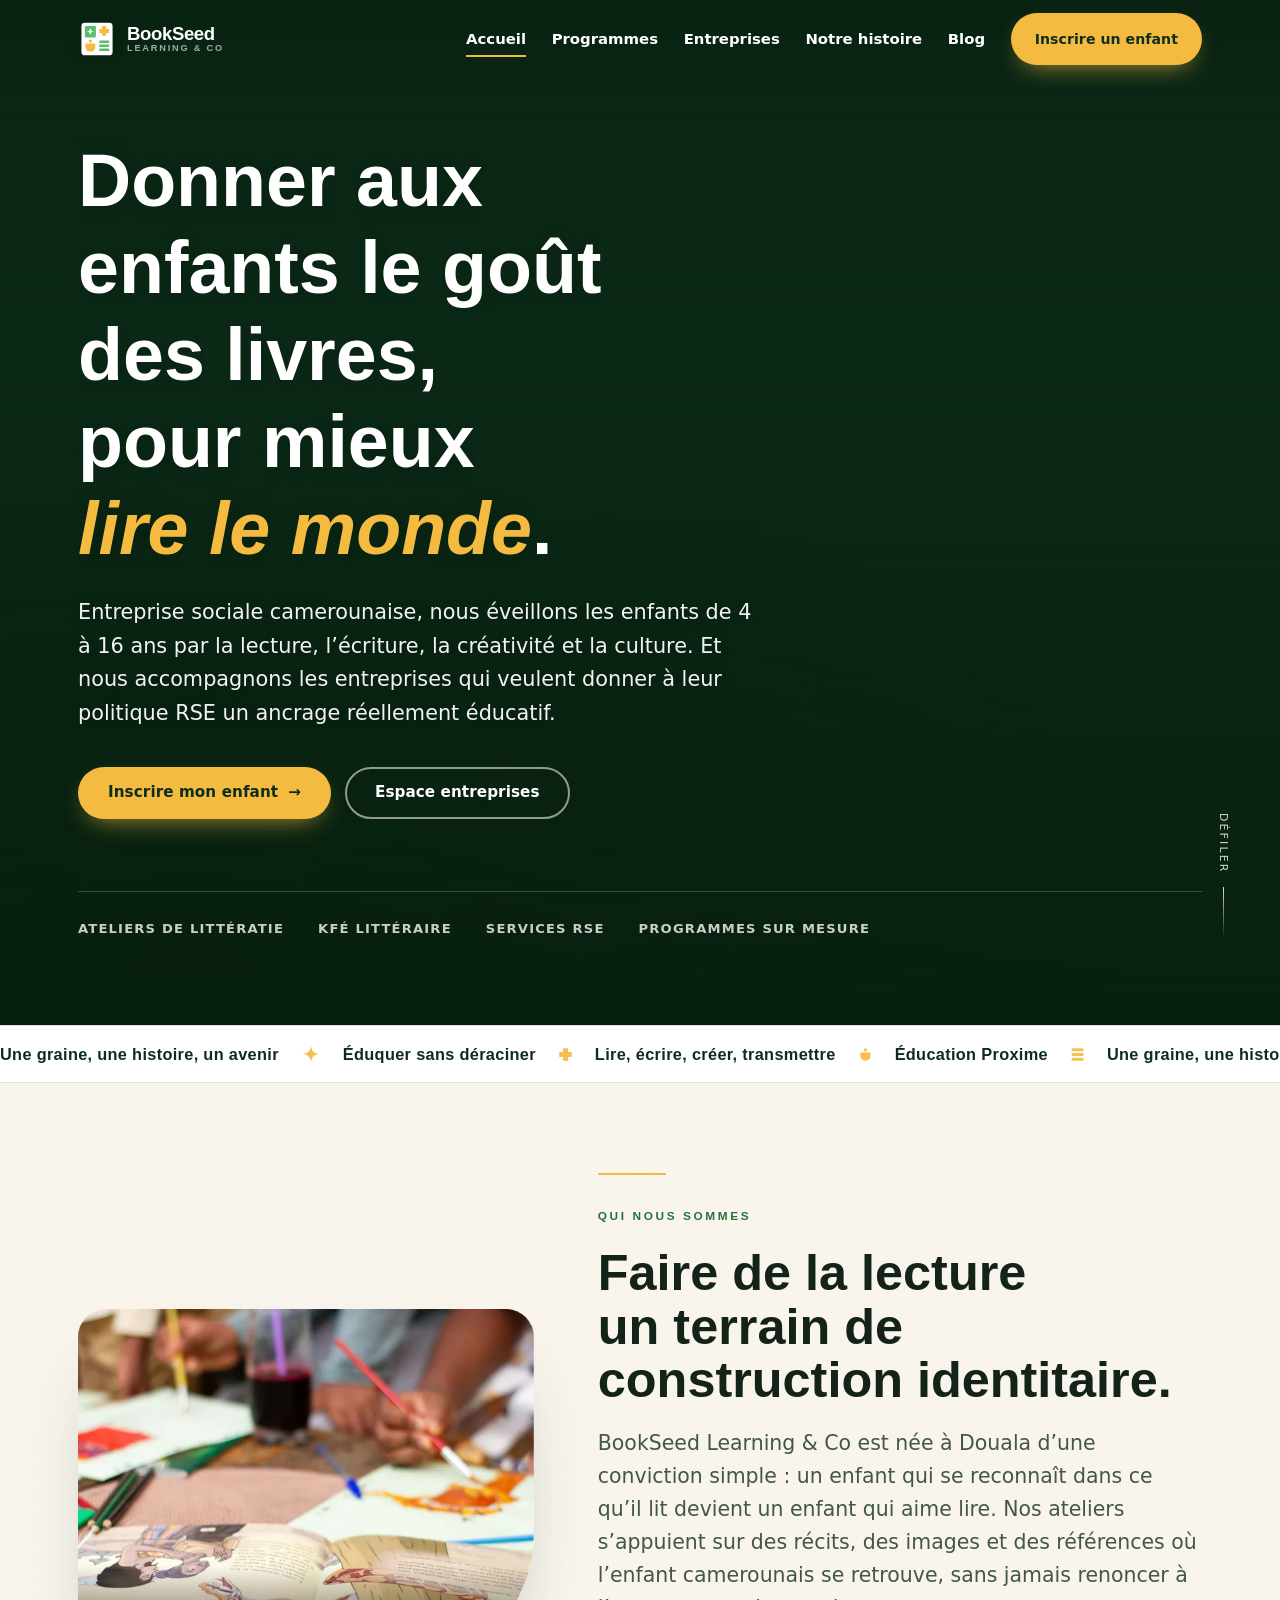
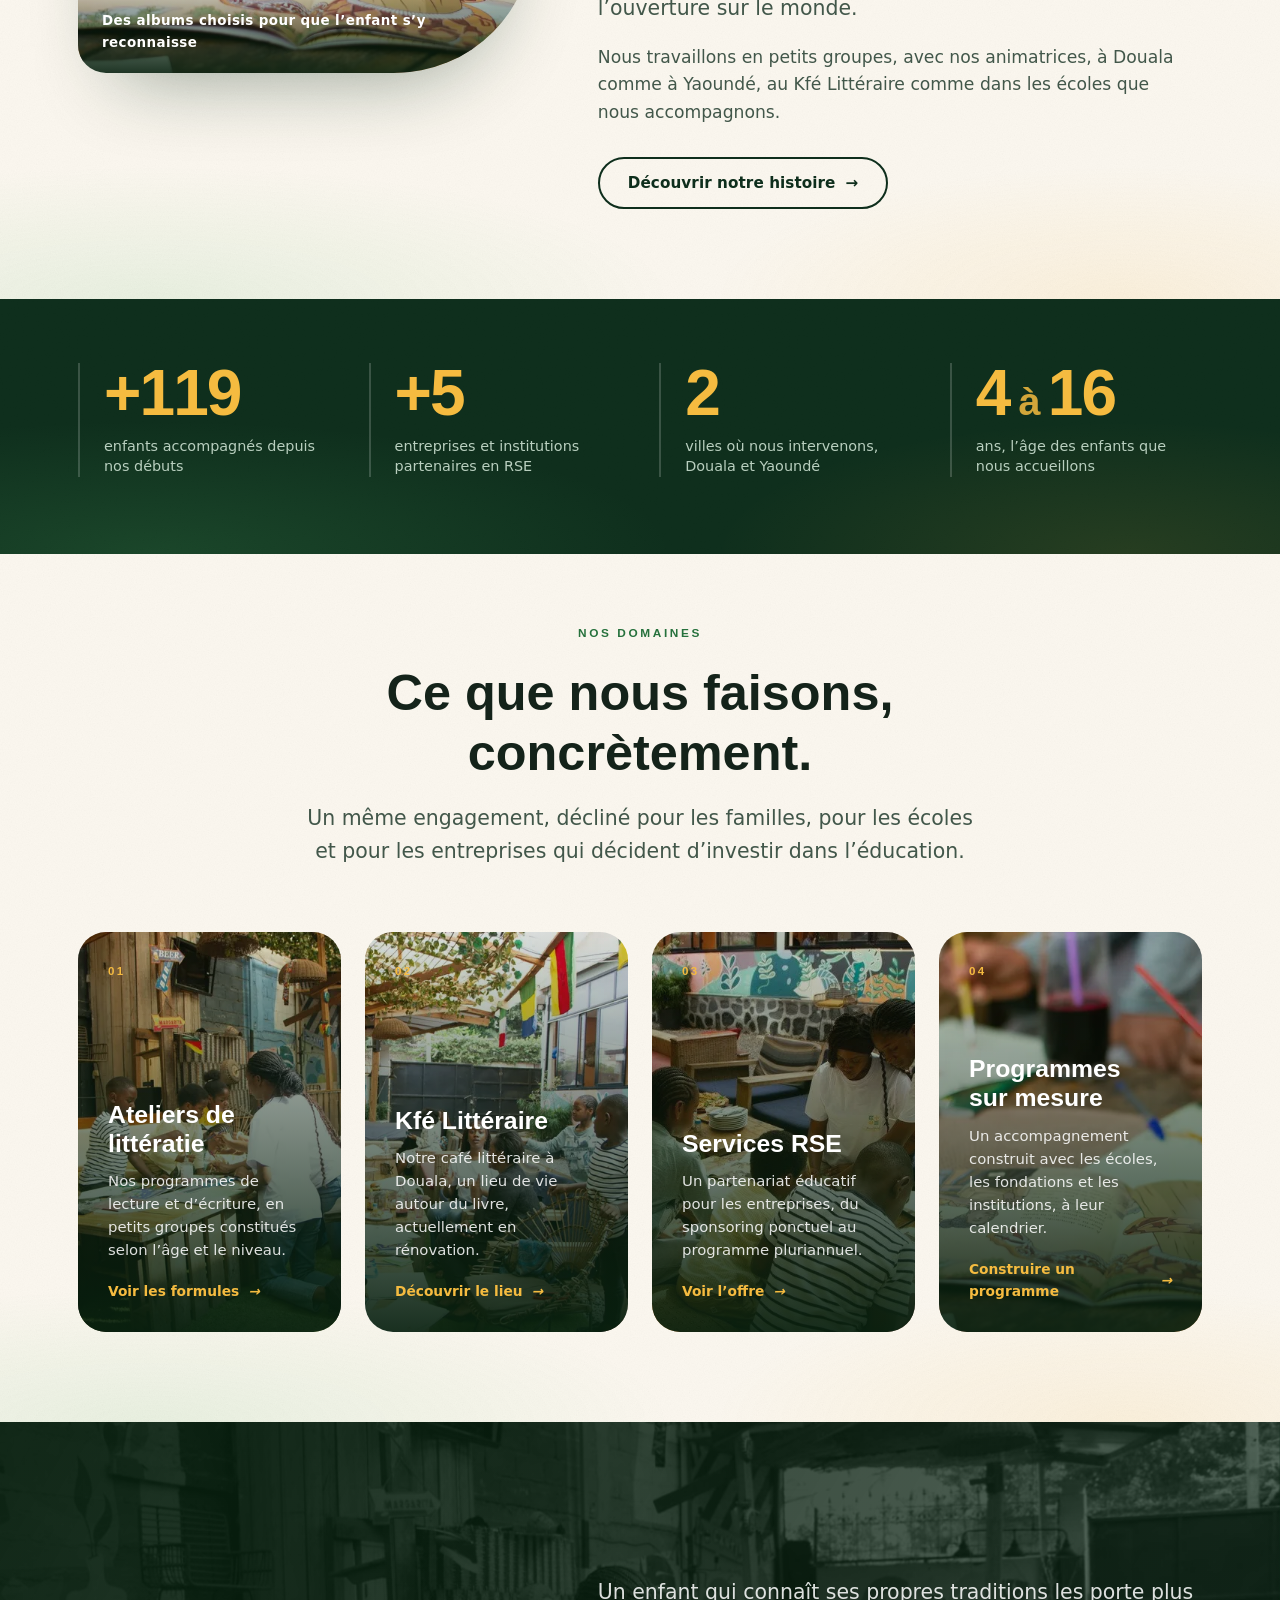
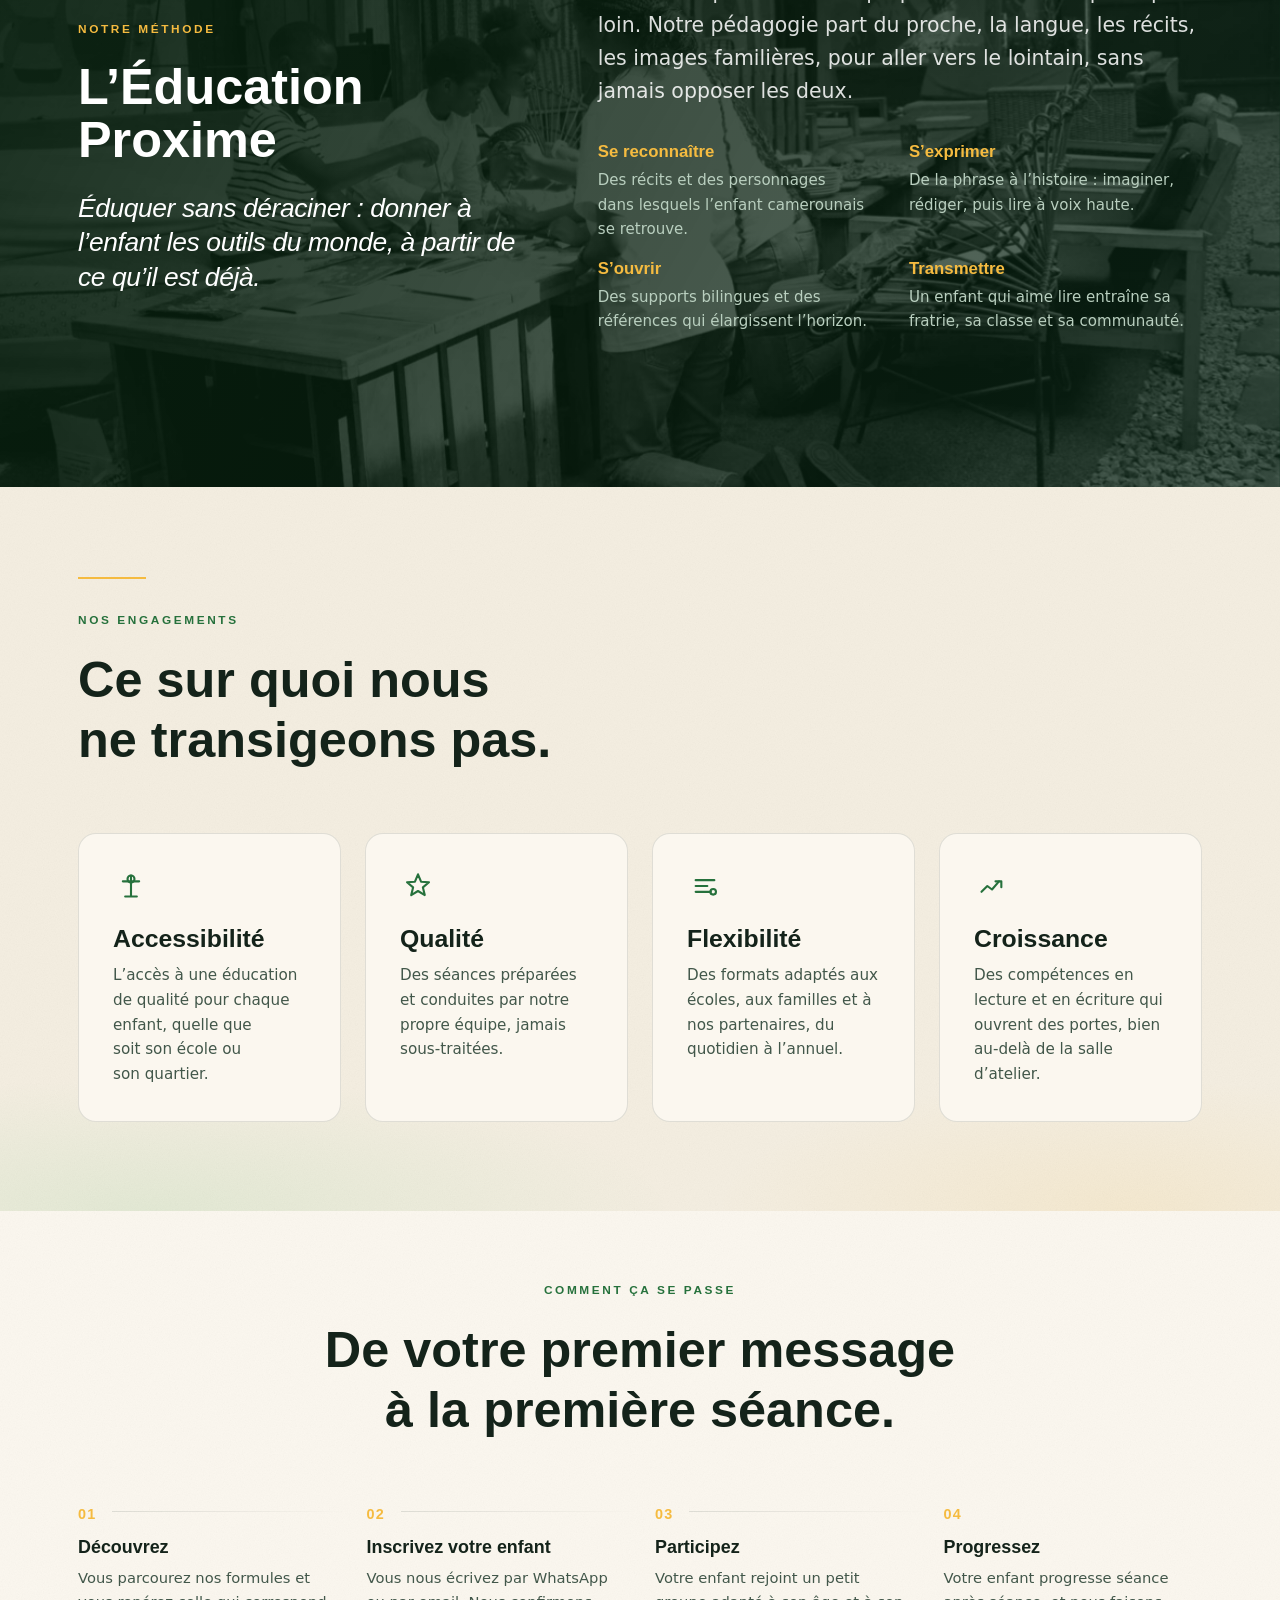
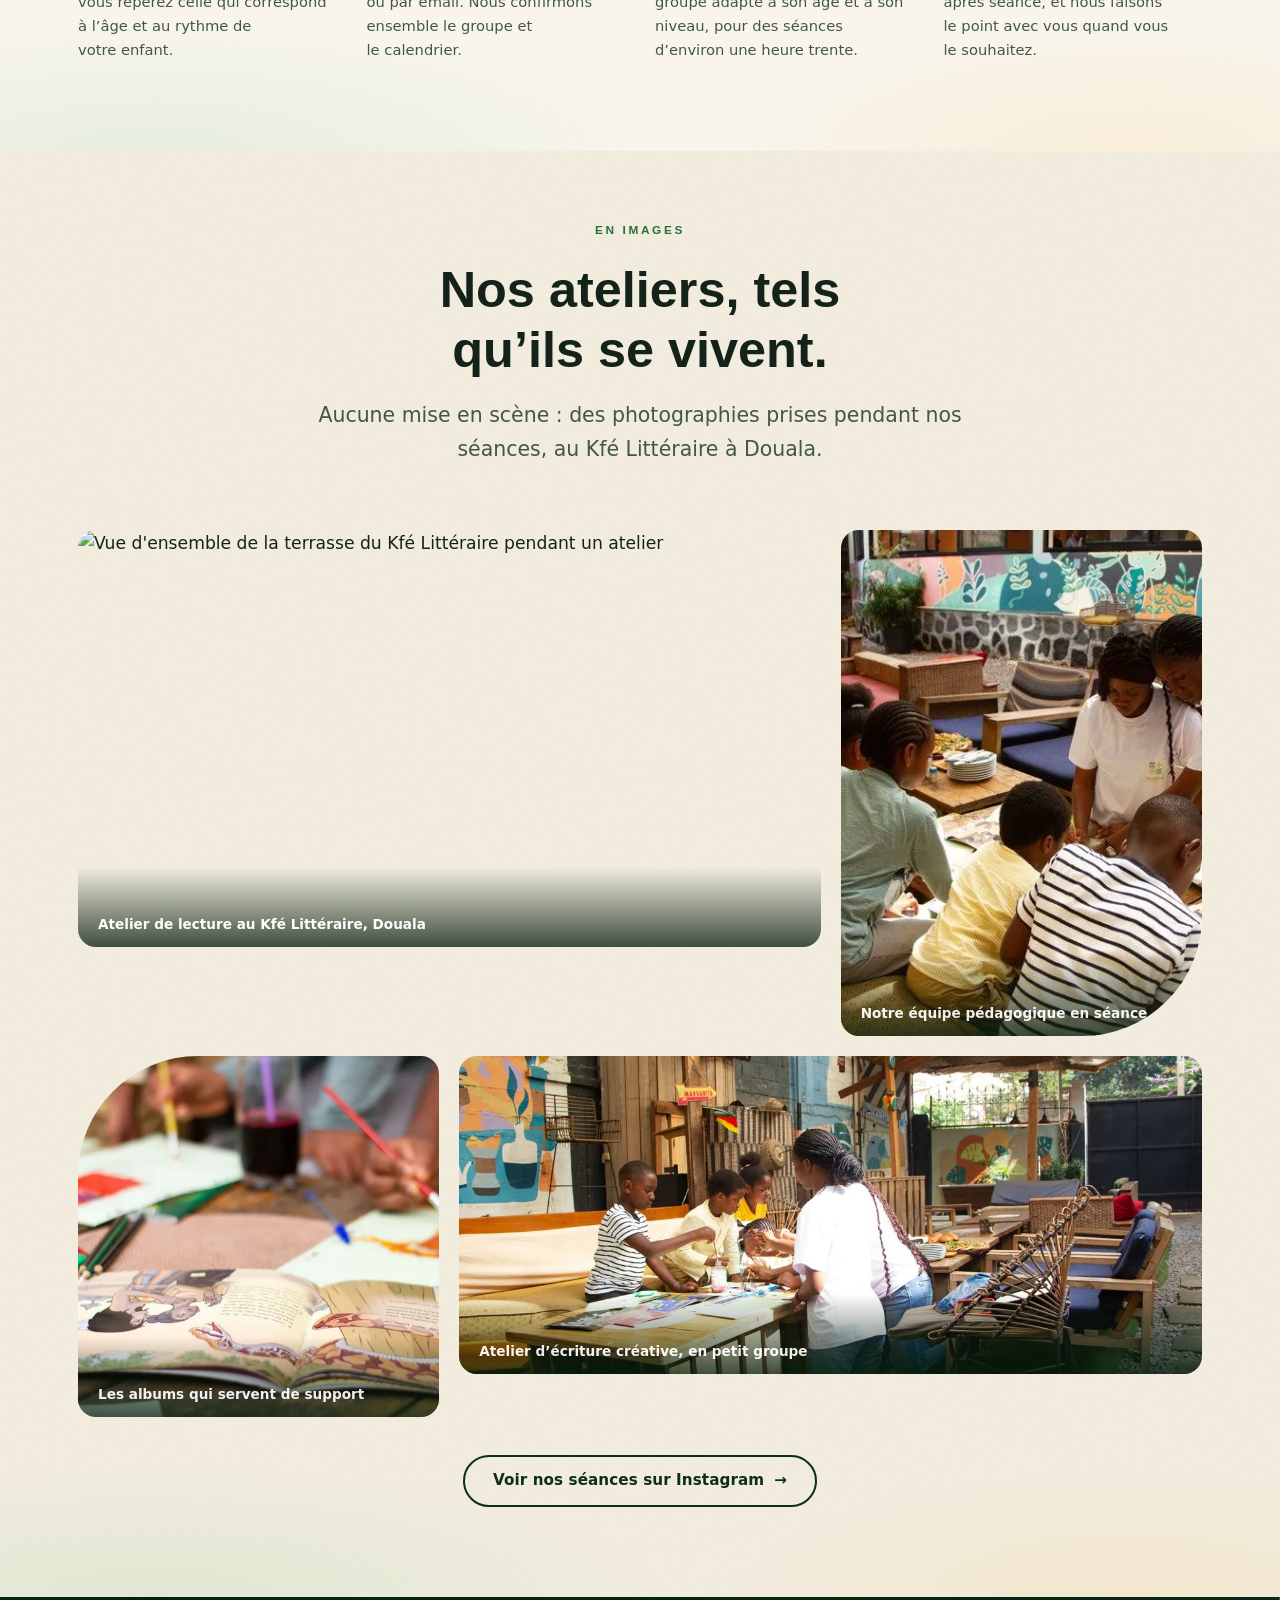
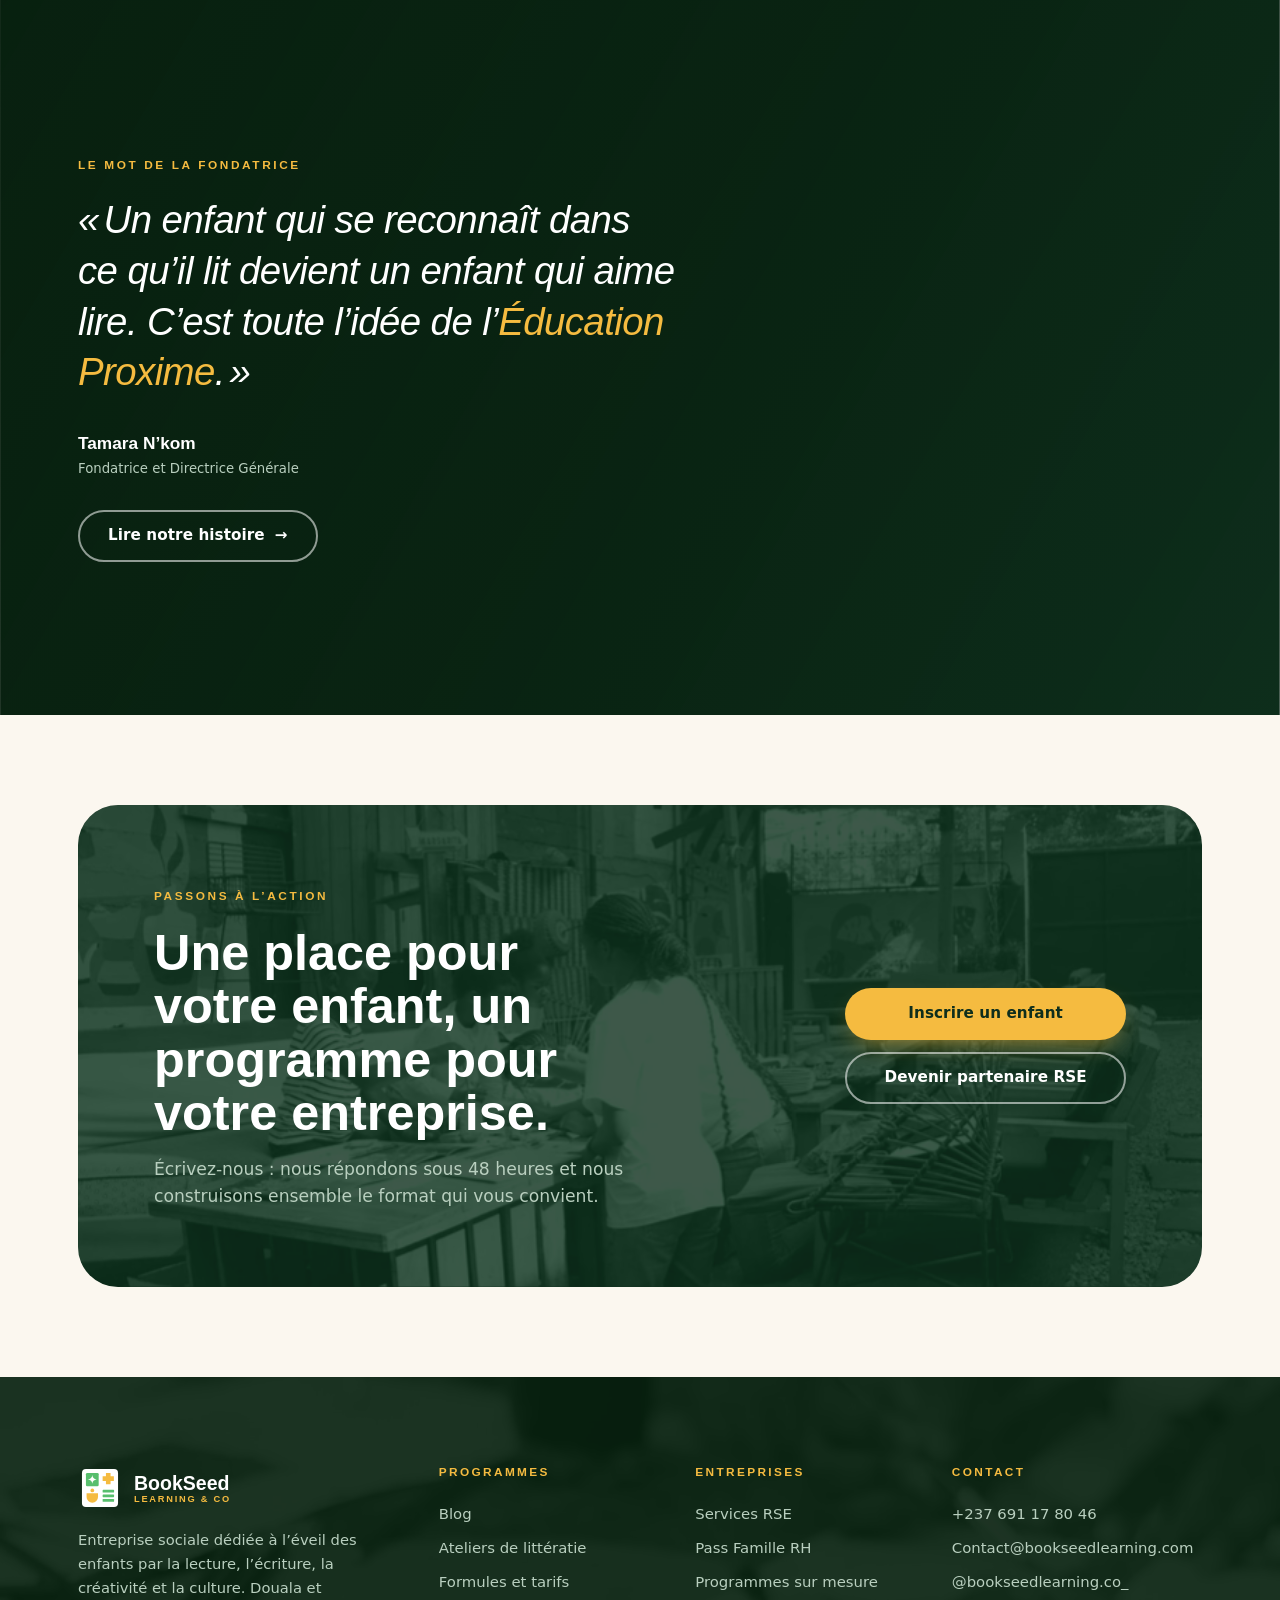
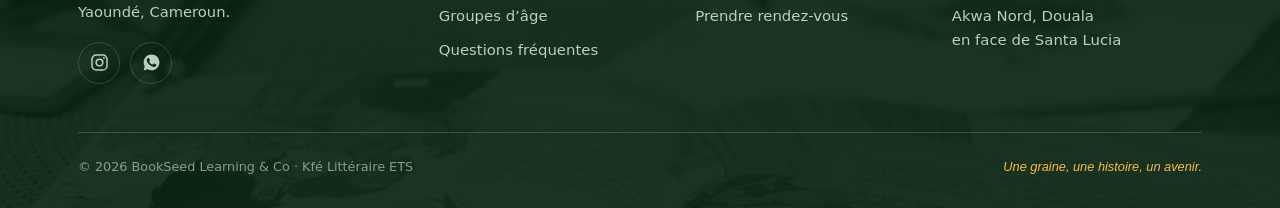
==== commit dd06a029: "Ajoute le blog : page liste, 8 articles, filtres, recherche et donnees structurees - Cree blog.html " ====
--- a/index.html
+++ b/index.html
@@ -4,13 +4,13 @@
 <meta charset="UTF-8">
 <meta name="viewport" content="width=device-width, initial-scale=1">
 <title>BookSeed Learning &amp; Co · Donner aux enfants le goût des livres</title>
-<meta name="description" content="Entreprise sociale camerounaise dédiée à l'éveil des enfants par la lecture et l'écriture. Ateliers de littératie au Cameroun, Kfé Littéraire et programmes RSE pour les entreprises.">
+<meta name="description" content="Entreprise sociale camerounaise dédiée à l'éveil des enfants par la lecture et l'écriture. Ateliers de littératie à Douala et Yaoundé, Kfé Littéraire et programmes RSE pour les entreprises.">
 <meta name="theme-color" content="#0E2E1C">
 <link rel="canonical" href="https://bookseedlearning.com/">
 <meta property="og:type" content="website">
 <meta property="og:locale" content="fr_FR">
 <meta property="og:title" content="BookSeed Learning &amp; Co · Donner aux enfants le goût des livres">
-<meta property="og:description" content="Ateliers de lecture et d'écriture pour les 4 à 16 ans au Cameroun, Kfé Littéraire et programmes RSE.">
+<meta property="og:description" content="Ateliers de lecture et d'écriture pour les 4 à 16 ans à Douala et Yaoundé, Kfé Littéraire et programmes RSE.">
 <meta property="og:url" content="https://bookseedlearning.com/">
 <meta property="og:image" content="https://bookseedlearning.com/assets/img/kfe-terrasse-1400.jpg">
 <meta name="twitter:card" content="summary_large_image">
@@ -129,7 +129,7 @@
           <span class="eyebrow">Qui nous sommes</span>
           <h2>Faire de la lecture un terrain de construction identitaire.</h2>
           <p class="lede" style="margin-top:20px">BookSeed Learning &amp; Co est née à Douala d’une conviction simple : un enfant qui se reconnaît dans ce qu’il lit devient un enfant qui aime lire. Nos ateliers s’appuient sur des récits, des images et des références où l’enfant camerounais se retrouve, sans jamais renoncer à l’ouverture sur le monde.</p>
-          <p style="margin-top:18px;color:var(--ink-soft)">Nous ne nous définissons pas par une adresse : nous allons là où les enfants ont besoin de nous. En petits groupes, avec nos animatrices, aujourd’hui à Douala et à Yaoundé, au Kfé Littéraire comme dans les écoles que nous accompagnons.</p>
+          <p style="margin-top:18px;color:var(--ink-soft)">Nous travaillons en petits groupes, avec nos animatrices, à Douala comme à Yaoundé, au Kfé Littéraire comme dans les écoles que nous accompagnons.</p>
           <a class="btn btn-outline" style="margin-top:30px" href="histoire.html">Découvrir notre histoire <span class="ico">&rarr;</span></a>
         </div>
       </div>
@@ -150,7 +150,7 @@
         </div>
         <div class="stat rv" data-d="2">
           <b data-count="2">2</b>
-          <span>villes déjà accompagnées, et au-delà selon la demande</span>
+          <span>villes où nous intervenons, Douala et Yaoundé</span>
         </div>
         <div class="stat rv" data-d="3">
           <b>4<em style="font-style:normal;font-size:.62em;opacity:.85">&nbsp;à&nbsp;</em>16</b>
@@ -408,13 +408,10 @@
           <img src="assets/img/logo.svg" alt="" width="44" height="44">
           <b>BookSeed<small>Learning &amp; Co</small></b>
         </div>
-        <p>Entreprise sociale dédiée à l’éveil des enfants par la lecture, l’écriture, la créativité et la culture. Là où les familles ont besoin de nous, au Cameroun.</p>
+        <p>Entreprise sociale dédiée à l’éveil des enfants par la lecture, l’écriture, la créativité et la culture. Douala et Yaoundé, Cameroun.</p>
         <div class="socials">
           <a class="social" href="https://www.instagram.com/bookseedlearning.co_" target="_blank" rel="noopener" aria-label="Instagram">
             <svg width="19" height="19" viewBox="0 0 24 24" fill="none" stroke="currentColor" stroke-width="1.9"><rect x="2.5" y="2.5" width="19" height="19" rx="5.5"/><circle cx="12" cy="12" r="4.2"/><circle cx="17.6" cy="6.4" r="1.2" fill="currentColor" stroke="none"/></svg>
-          </a>
-          <a class="social" href="https://www.linkedin.com/company/bookseed-learning-co-africa/" target="_blank" rel="noopener" aria-label="LinkedIn">
-            <svg width="19" height="19" viewBox="0 0 24 24" fill="currentColor"><rect x="6.7" y="10" width="2.4" height="8"/><circle cx="7.9" cy="6.7" r="1.4"/><path d="M11.8 18v-8h2.4v1.2c.6-.9 1.6-1.5 2.9-1.5 2.2 0 3.4 1.5 3.4 4.1V18h-2.4v-3.7c0-1.3-.5-2.1-1.6-2.1-.9 0-1.5.6-1.7 1.2-.1.2-.1.5-.1.8V18z"/></svg>
           </a>
           <a class="social" href="https://wa.me/237691178046?text=Bonjour%2C%20je%20m%E2%80%99int%C3%A9resse%20aux%20activit%C3%A9s%20de%20BookSeed%20Learning%20%26%20Co%20et%20j%E2%80%99aimerais%20avoir%20plus%20d%E2%80%99informations." target="_blank" rel="noopener" aria-label="WhatsApp">
             <svg width="19" height="19" viewBox="0 0 24 24" fill="currentColor"><path d="M12.04 2c-5.5 0-9.96 4.46-9.96 9.96 0 1.76.46 3.48 1.34 5L2 22l5.16-1.35a9.9 9.9 0 004.88 1.25h.01c5.5 0 9.96-4.46 9.96-9.96S17.54 2 12.04 2zm5.83 14.06c-.25.7-1.44 1.33-2 1.42-.51.08-1.16.11-1.87-.12-.43-.14-.99-.32-1.7-.63-2.99-1.29-4.94-4.3-5.09-4.5-.15-.2-1.22-1.62-1.22-3.09s.77-2.19 1.04-2.49c.27-.3.59-.37.79-.37h.57c.18 0 .43-.07.67.51.25.6.84 2.07.91 2.22.07.15.12.32.02.52-.1.2-.15.32-.3.5l-.44.51c-.15.15-.3.31-.13.61.17.3.76 1.25 1.63 2.03 1.12 1 2.06 1.31 2.36 1.46.3.15.47.12.65-.07.17-.2.75-.87.95-1.17.2-.3.4-.25.67-.15.27.1 1.72.81 2.01.96.3.15.5.22.57.35.07.12.07.72-.18 1.42z"/></svg>
--- a/assets/css/site.css
+++ b/assets/css/site.css
@@ -192,7 +192,7 @@
 
 .btn-light{border-color:rgba(255,255,255,.55);color:#fff;}
 .btn-light::before{background:#fff;}
-.btn-light:hover{border-color:#fff;}
+.btn-light:hover{color:var(--forest);border-color:#fff;}
 
 .btn-sm{padding:11px 20px;font-size:.85rem;}
 .nav .btn{padding:12px 22px;font-size:.88rem;}
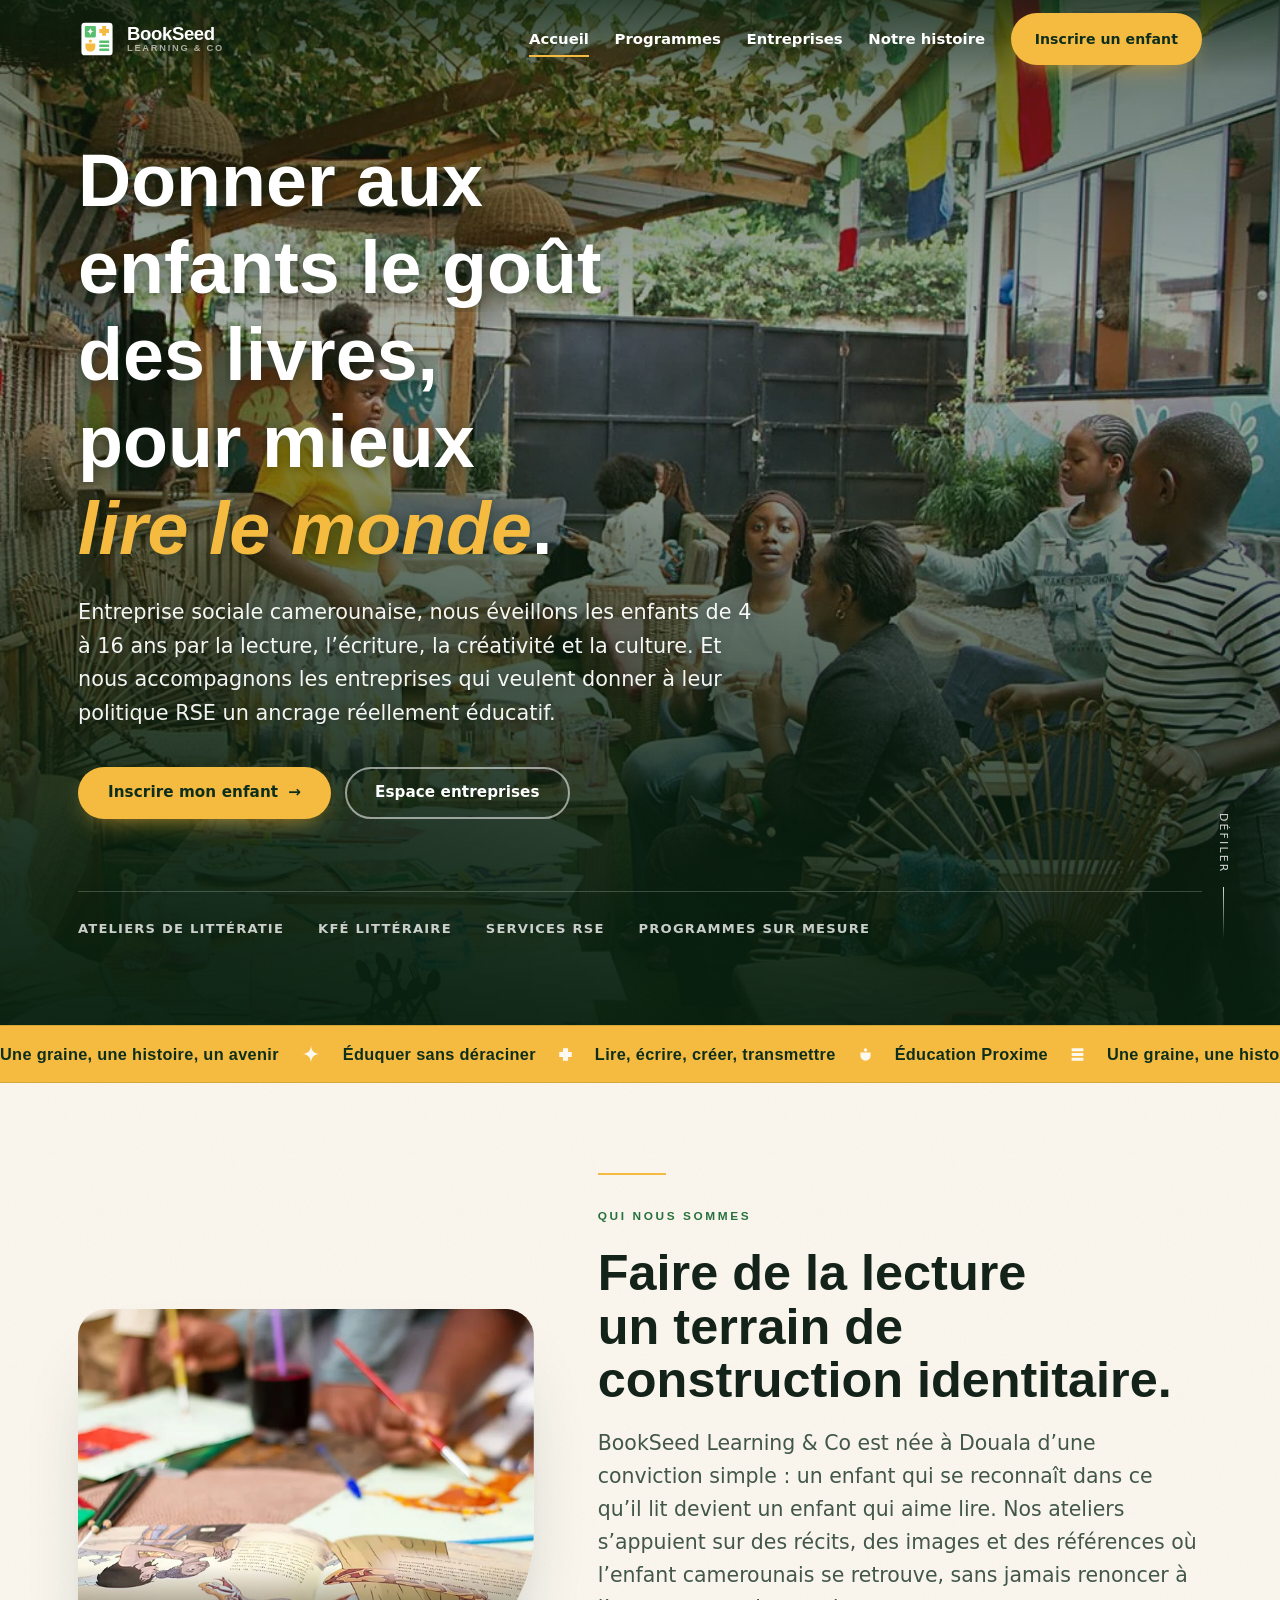
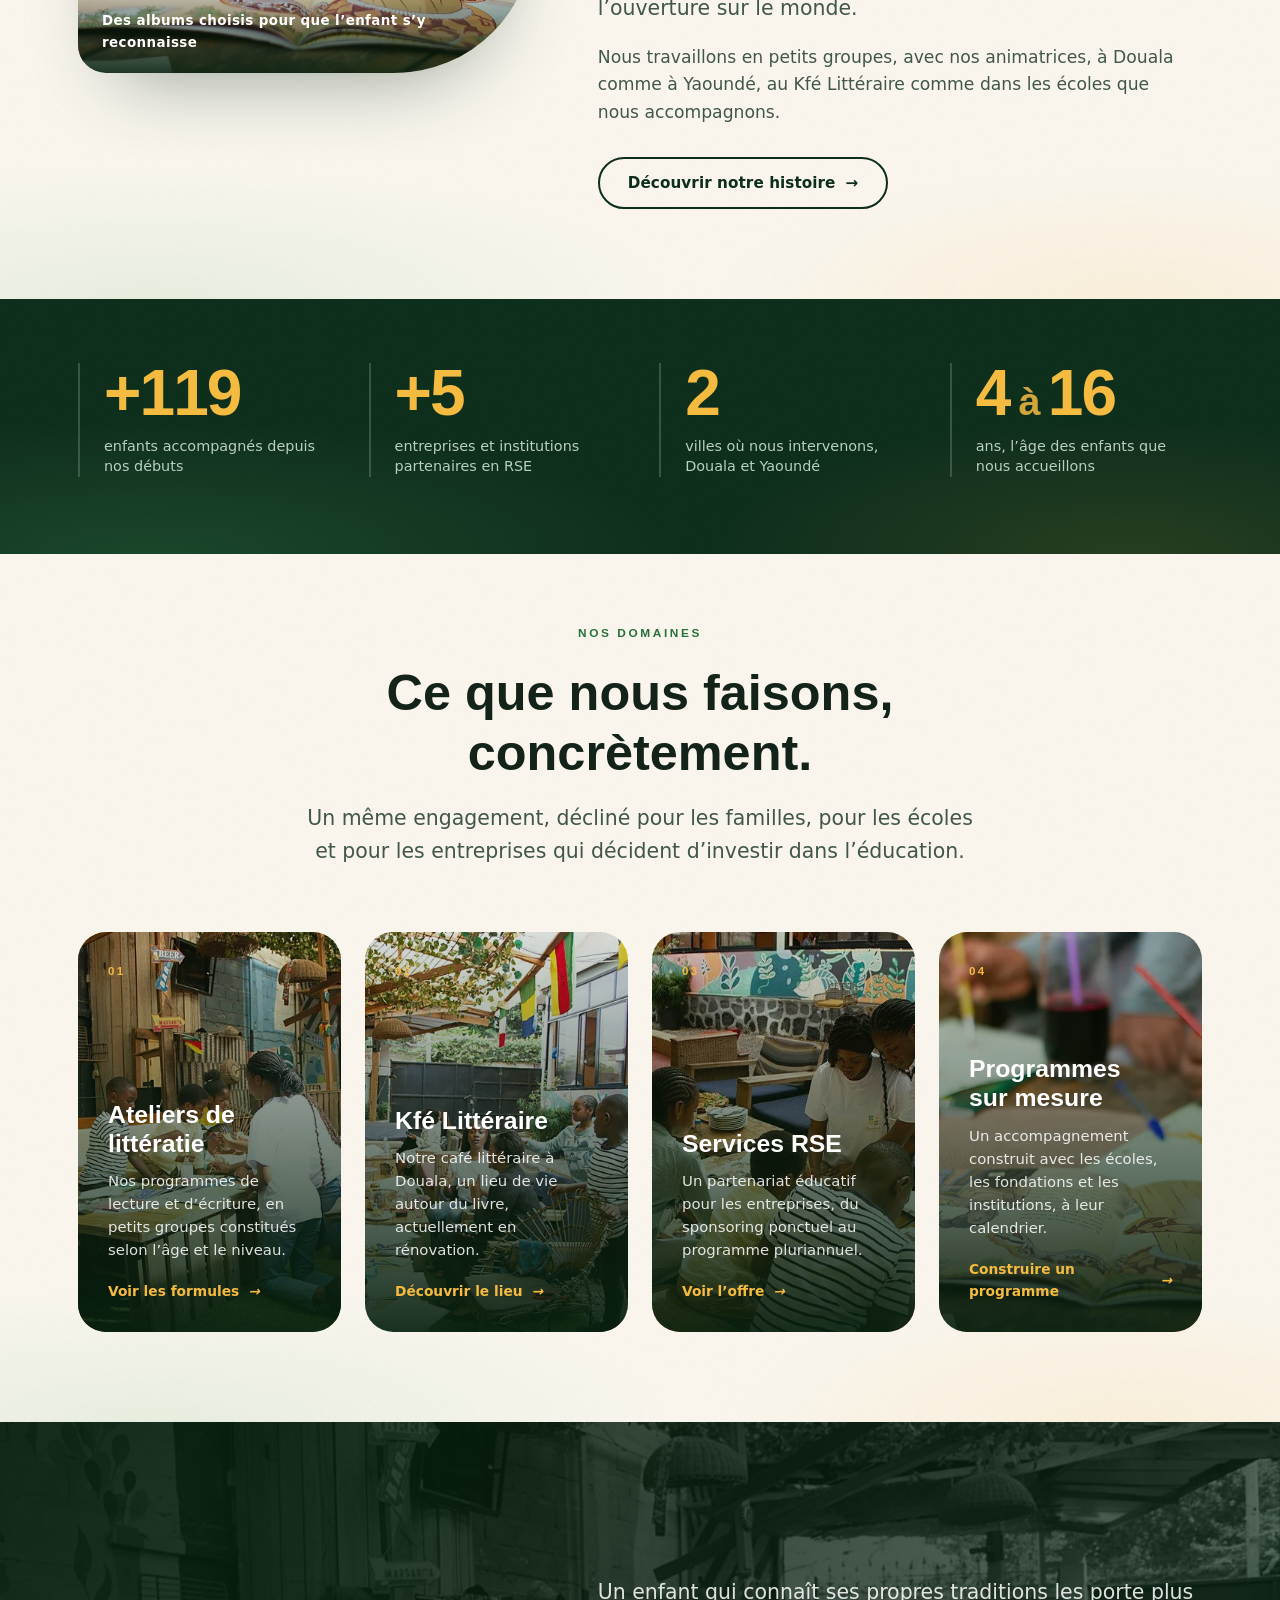
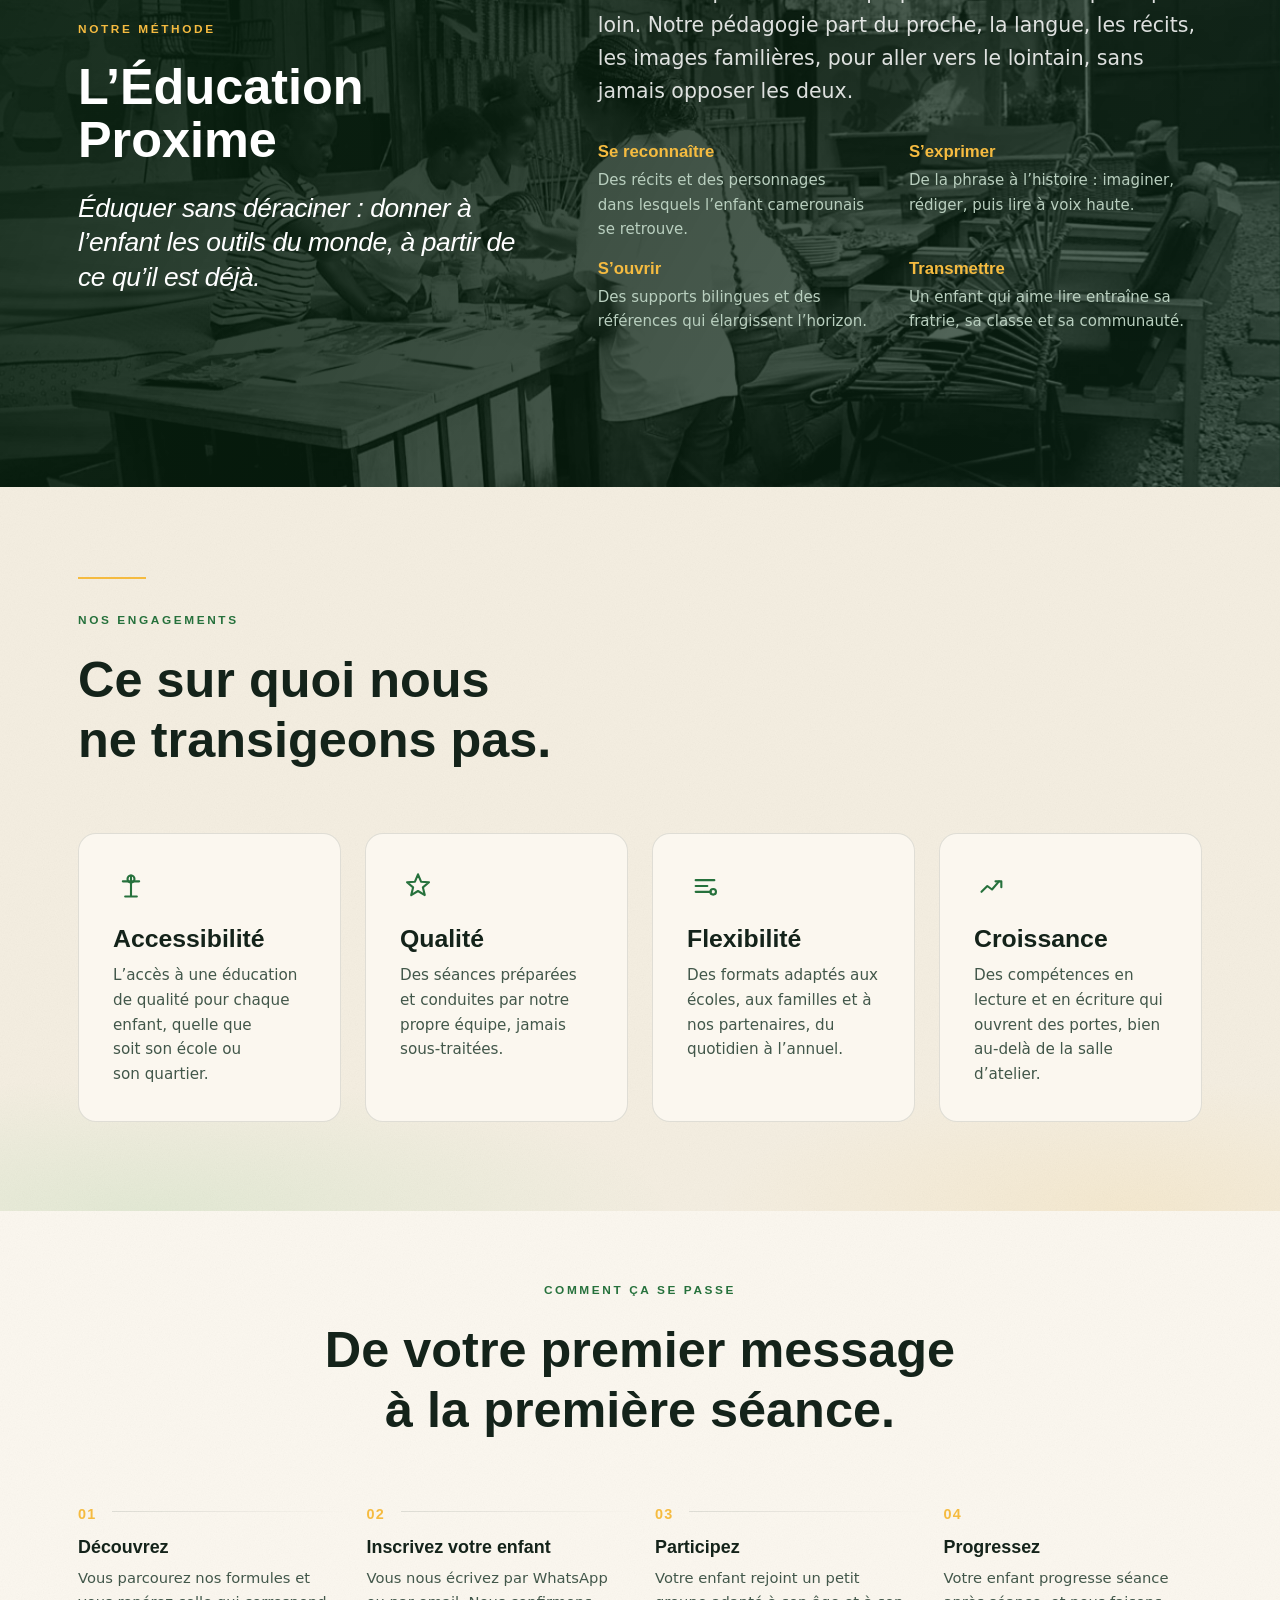
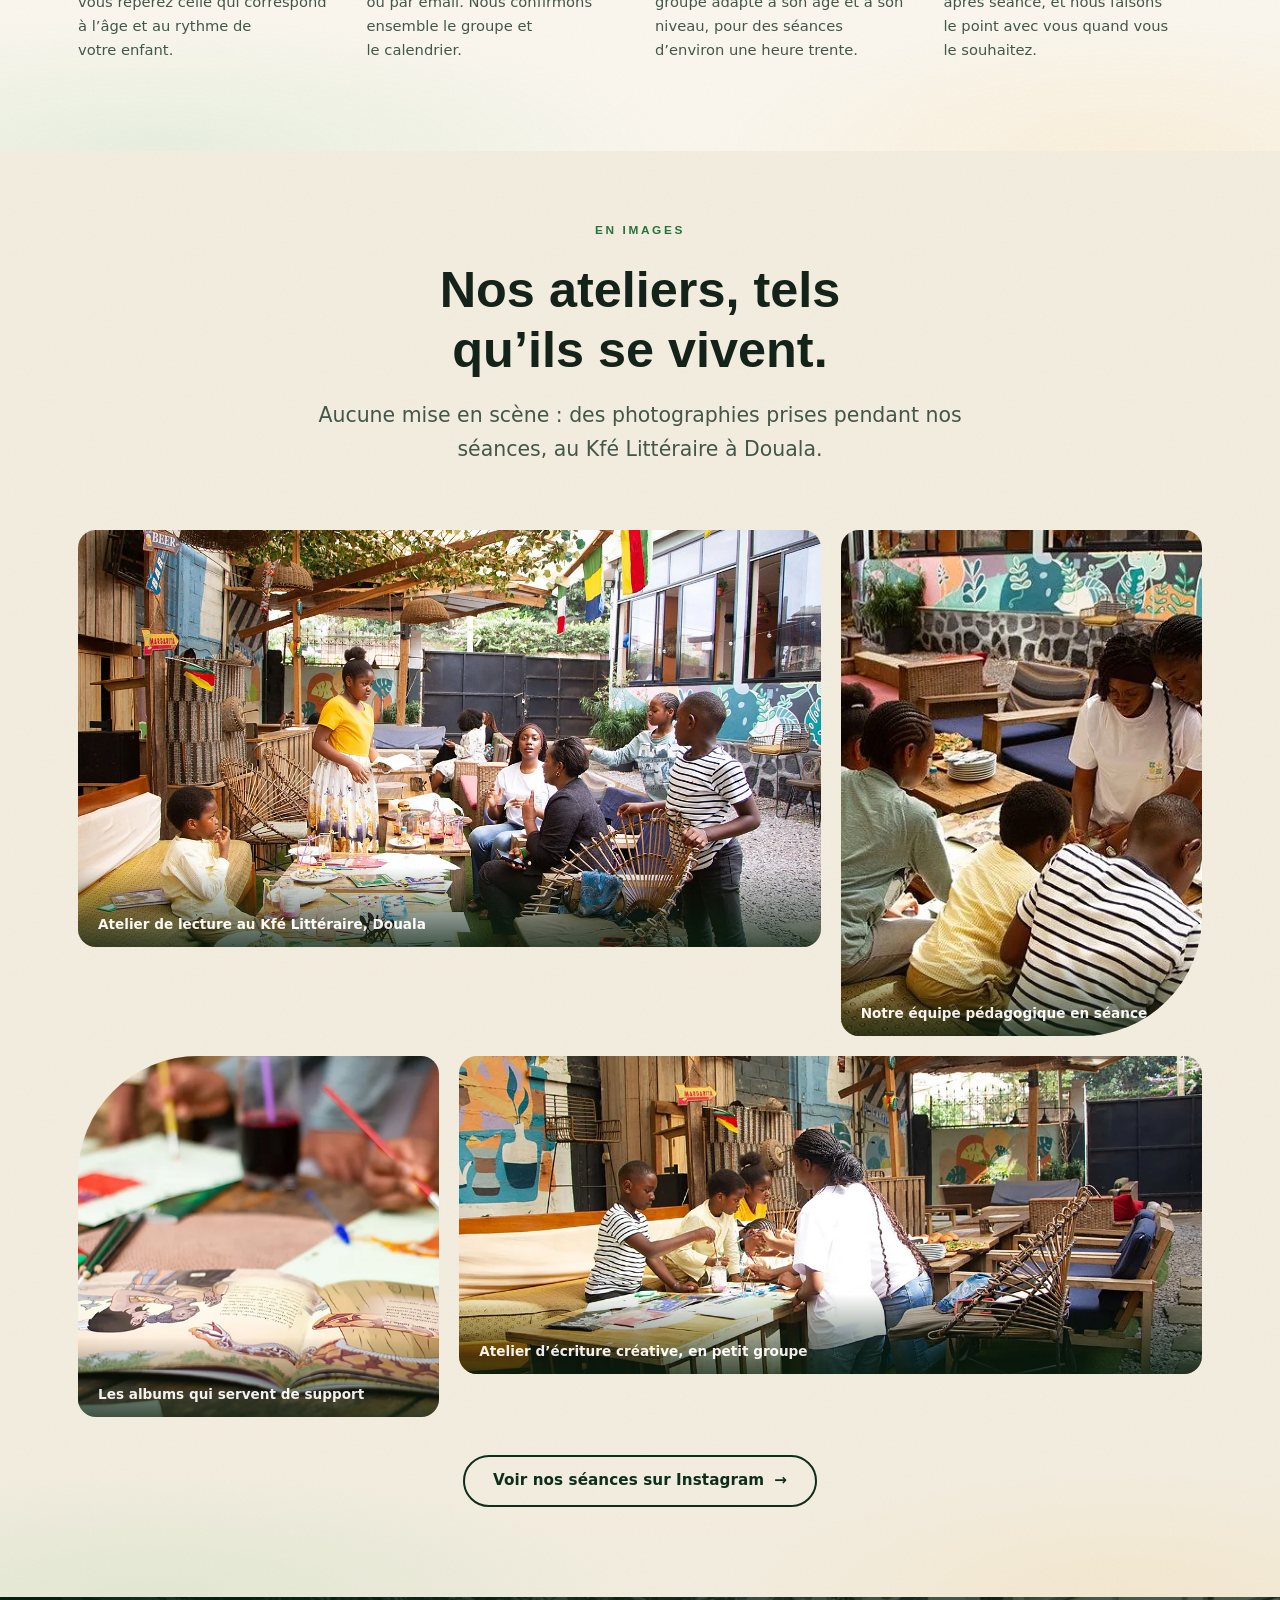
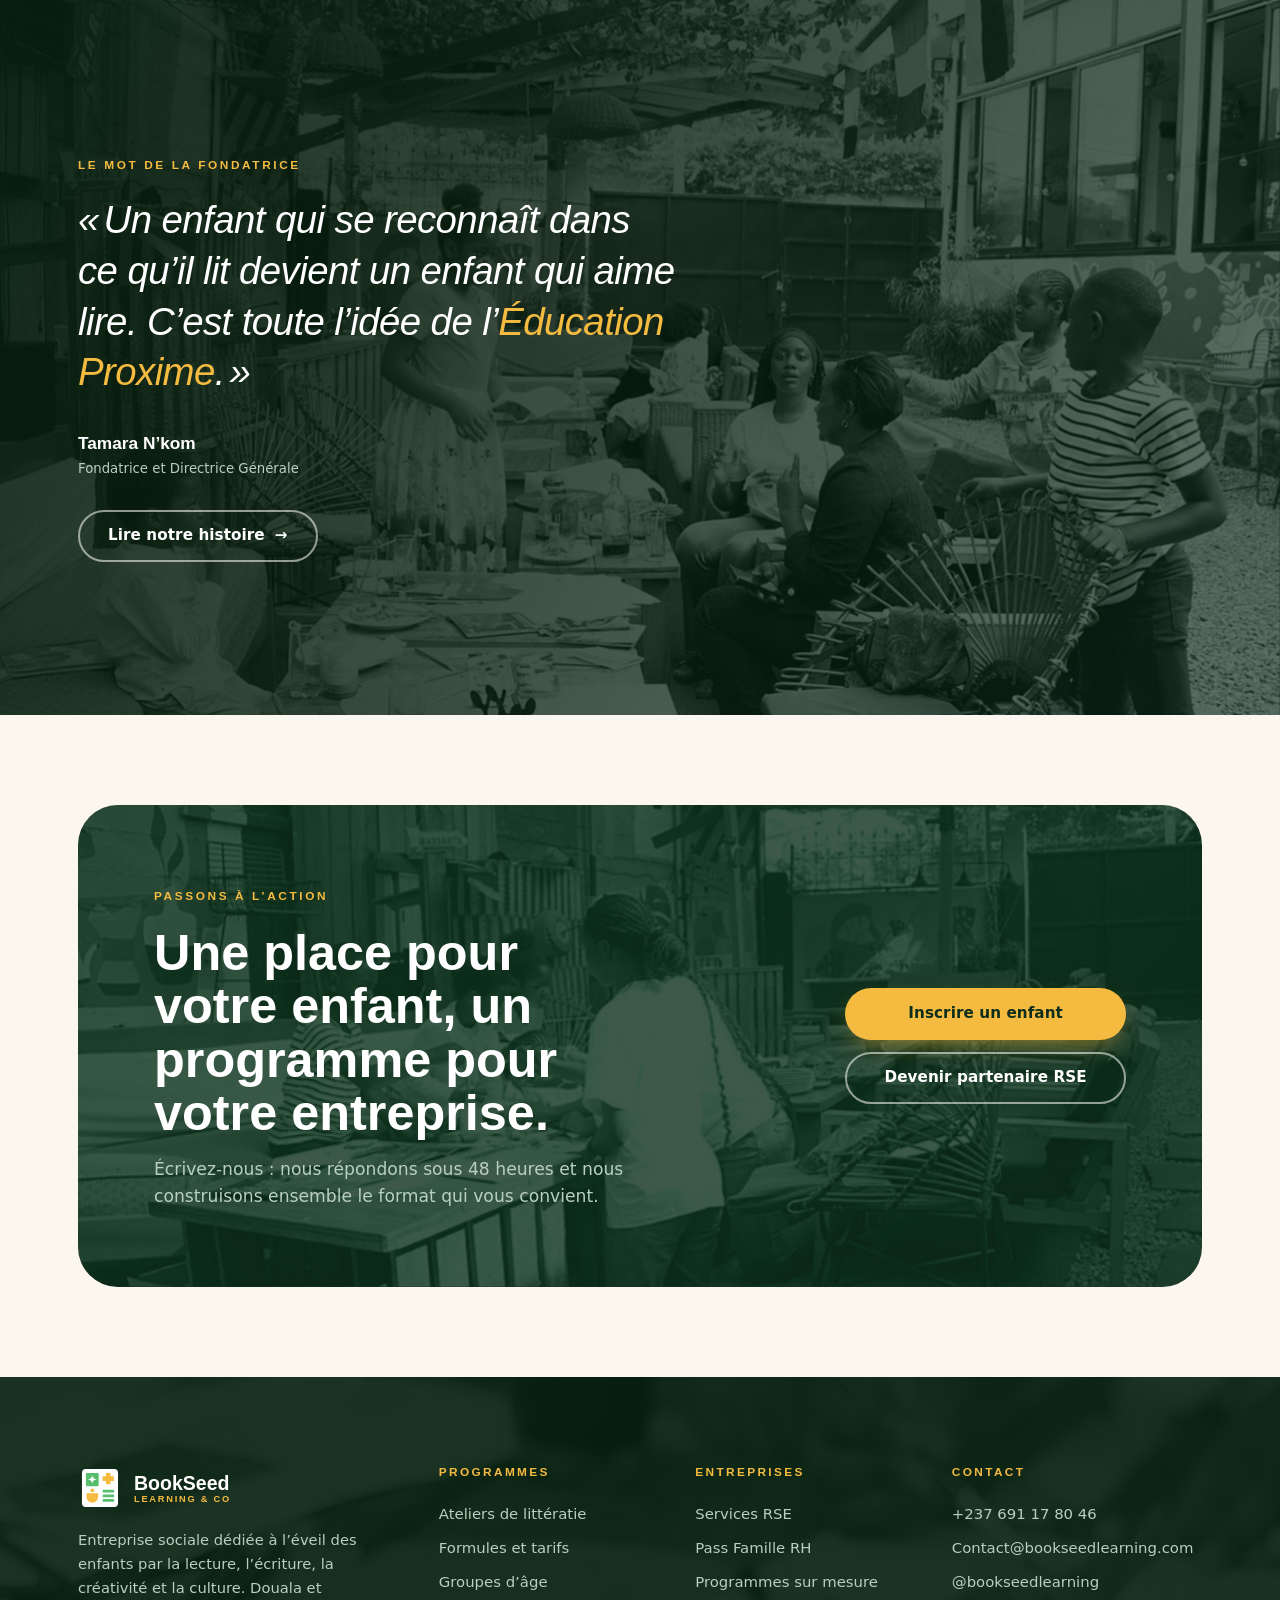
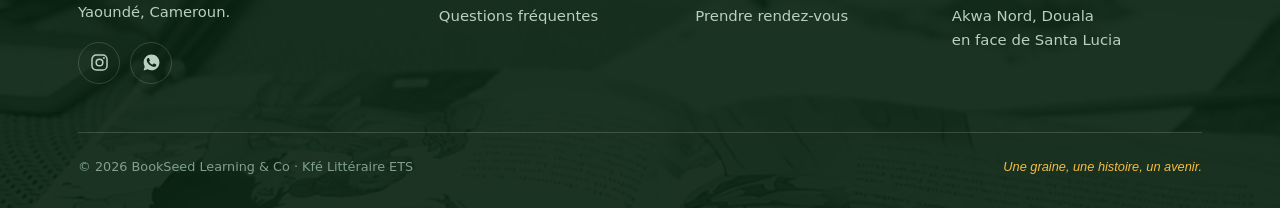
==== commit 7e223157: "Ajuste le design et corrige les retours d'audit qualite et de coherence - Corrige la coherence gener" ====
--- a/index.html
+++ b/index.html
@@ -34,7 +34,7 @@
   "email":"Contact@bookseedlearning.com",
   "address":{"@type":"PostalAddress","streetAddress":"Akwa Nord, en face de Santa Lucia","addressLocality":"Douala","addressCountry":"CM"},
   "areaServed":["Douala","Yaoundé"],
-  "sameAs":["https://www.instagram.com/bookseedlearning.co_"]
+  "sameAs":["https://www.instagram.com/bookseedlearning"]
 }
 </script>
 </head>
@@ -53,7 +53,6 @@
       <a class="nav-link" href="programmes.html">Programmes</a>
       <a class="nav-link" href="entreprises.html">Entreprises</a>
       <a class="nav-link" href="histoire.html">Notre histoire</a>
-      <a class="nav-link" href="blog.html">Blog</a>
       <a class="btn btn-gold btn-sm" href="programmes.html#formules">Inscrire un enfant</a>
     </nav>
     <button class="burger" aria-label="Ouvrir le menu" aria-expanded="false" aria-controls="drawer">
@@ -68,7 +67,6 @@
     <a href="programmes.html">Programmes</a>
     <a href="entreprises.html">Entreprises</a>
     <a href="histoire.html">Notre histoire</a>
-    <a href="blog.html">Blog</a>
   </nav>
   <div class="drawer-foot">
     <a class="btn btn-gold" href="programmes.html#formules">Inscrire un enfant</a>
@@ -353,7 +351,7 @@
         </figure>
       </div>
       <div style="text-align:center;margin-top:38px" class="rv">
-        <a class="btn btn-outline" href="https://www.instagram.com/bookseedlearning.co_" target="_blank" rel="noopener">Voir nos séances sur Instagram <span class="ico">&rarr;</span></a>
+        <a class="btn btn-outline" href="https://www.instagram.com/bookseedlearning" target="_blank" rel="noopener">Voir nos séances sur Instagram <span class="ico">&rarr;</span></a>
       </div>
     </div>
   </section>
@@ -410,17 +408,16 @@
         </div>
         <p>Entreprise sociale dédiée à l’éveil des enfants par la lecture, l’écriture, la créativité et la culture. Douala et Yaoundé, Cameroun.</p>
         <div class="socials">
-          <a class="social" href="https://www.instagram.com/bookseedlearning.co_" target="_blank" rel="noopener" aria-label="Instagram">
+          <a class="social" href="https://www.instagram.com/bookseedlearning" target="_blank" rel="noopener" aria-label="Instagram">
             <svg width="19" height="19" viewBox="0 0 24 24" fill="none" stroke="currentColor" stroke-width="1.9"><rect x="2.5" y="2.5" width="19" height="19" rx="5.5"/><circle cx="12" cy="12" r="4.2"/><circle cx="17.6" cy="6.4" r="1.2" fill="currentColor" stroke="none"/></svg>
           </a>
-          <a class="social" href="https://wa.me/237691178046?text=Bonjour%2C%20je%20m%E2%80%99int%C3%A9resse%20aux%20activit%C3%A9s%20de%20BookSeed%20Learning%20%26%20Co%20et%20j%E2%80%99aimerais%20avoir%20plus%20d%E2%80%99informations." target="_blank" rel="noopener" aria-label="WhatsApp">
+          <a class="social" href="https://wa.me/237691178046" target="_blank" rel="noopener" aria-label="WhatsApp">
             <svg width="19" height="19" viewBox="0 0 24 24" fill="currentColor"><path d="M12.04 2c-5.5 0-9.96 4.46-9.96 9.96 0 1.76.46 3.48 1.34 5L2 22l5.16-1.35a9.9 9.9 0 004.88 1.25h.01c5.5 0 9.96-4.46 9.96-9.96S17.54 2 12.04 2zm5.83 14.06c-.25.7-1.44 1.33-2 1.42-.51.08-1.16.11-1.87-.12-.43-.14-.99-.32-1.7-.63-2.99-1.29-4.94-4.3-5.09-4.5-.15-.2-1.22-1.62-1.22-3.09s.77-2.19 1.04-2.49c.27-.3.59-.37.79-.37h.57c.18 0 .43-.07.67.51.25.6.84 2.07.91 2.22.07.15.12.32.02.52-.1.2-.15.32-.3.5l-.44.51c-.15.15-.3.31-.13.61.17.3.76 1.25 1.63 2.03 1.12 1 2.06 1.31 2.36 1.46.3.15.47.12.65-.07.17-.2.75-.87.95-1.17.2-.3.4-.25.67-.15.27.1 1.72.81 2.01.96.3.15.5.22.57.35.07.12.07.72-.18 1.42z"/></svg>
           </a>
         </div>
       </div>
       <div>
         <h4>Programmes</h4>
-        <a href="blog.html">Blog</a>
         <a href="programmes.html">Ateliers de littératie</a>
         <a href="programmes.html#formules">Formules et tarifs</a>
         <a href="programmes.html#ages">Groupes d’âge</a>
@@ -437,7 +434,7 @@
         <h4>Contact</h4>
         <a href="tel:+237691178046">+237 691 17 80 46</a>
         <a href="mailto:Contact@bookseedlearning.com">Contact@bookseedlearning.com</a>
-        <a href="https://www.instagram.com/bookseedlearning.co_" target="_blank" rel="noopener">@bookseedlearning.co_</a>
+        <a href="https://www.instagram.com/bookseedlearning" target="_blank" rel="noopener">@bookseedlearning</a>
         <a href="histoire.html#contact">Akwa Nord, Douala<br>en face de Santa Lucia</a>
       </div>
     </div>
@@ -448,7 +445,7 @@
   </div>
 </footer>
 
-<a class="wa" href="https://wa.me/237691178046?text=Bonjour%2C%20je%20m%E2%80%99int%C3%A9resse%20aux%20activit%C3%A9s%20de%20BookSeed%20Learning%20%26%20Co%20et%20j%E2%80%99aimerais%20avoir%20plus%20d%E2%80%99informations." target="_blank" rel="noopener" aria-label="Nous écrire sur WhatsApp">
+<a class="wa" href="https://wa.me/237691178046" target="_blank" rel="noopener" aria-label="Nous écrire sur WhatsApp">
   <svg viewBox="0 0 24 24" fill="currentColor"><path d="M12.04 2c-5.5 0-9.96 4.46-9.96 9.96 0 1.76.46 3.48 1.34 5L2 22l5.16-1.35a9.9 9.9 0 004.88 1.25h.01c5.5 0 9.96-4.46 9.96-9.96S17.54 2 12.04 2zm5.83 14.06c-.25.7-1.44 1.33-2 1.42-.51.08-1.16.11-1.87-.12-.43-.14-.99-.32-1.7-.63-2.99-1.29-4.94-4.3-5.09-4.5-.15-.2-1.22-1.62-1.22-3.09s.77-2.19 1.04-2.49c.27-.3.59-.37.79-.37h.57c.18 0 .43-.07.67.51.25.6.84 2.07.91 2.22.07.15.12.32.02.52-.1.2-.15.32-.3.5l-.44.51c-.15.15-.3.31-.13.61.17.3.76 1.25 1.63 2.03 1.12 1 2.06 1.31 2.36 1.46.3.15.47.12.65-.07.17-.2.75-.87.95-1.17.2-.3.4-.25.67-.15.27.1 1.72.81 2.01.96.3.15.5.22.57.35.07.12.07.72-.18 1.42z"/></svg>
 </a>
 
--- a/assets/css/site.css
+++ b/assets/css/site.css
@@ -373,7 +373,7 @@
    MARQUEE
    ============================================================ */
 .marquee{
-  overflow:hidden;background:#fff;color:var(--forest);
+  overflow:hidden;background:var(--gold);color:var(--forest);
   padding:15px 0;position:relative;
   border-block:1px solid rgba(14,46,28,.14);
 }
@@ -384,10 +384,10 @@
   font-family:'Inter',sans-serif;font-size:1.02rem;font-weight:600;letter-spacing:.02em;white-space:nowrap;
 }
 .marquee span::after{
-  content:"";width:15px;height:15px;flex-shrink:0;background:var(--gold);opacity:.92;
+  content:"";width:15px;height:15px;flex-shrink:0;background:#fff;opacity:.92;
   -webkit-mask-size:contain;mask-size:contain;-webkit-mask-repeat:no-repeat;mask-repeat:no-repeat;-webkit-mask-position:center;mask-position:center;
 }
-/* Les 4 pictogrammes du logo (étincelle, croix, tulipe, lignes), repris fidèlement, en jaune, comme séparateurs. */
+/* Les 4 pictogrammes du logo (étincelle, croix, tulipe, lignes), repris fidèlement, en blanc, comme séparateurs. */
 /* L'étincelle est une forme fine et concave : à cadre identique, elle remplit bien moins de surface que les trois
    autres pictogrammes pleins, d'où un agrandissement dédié pour un poids visuel équivalent. */
 .marquee span:nth-of-type(4n+1)::after{width:20px;height:20px;-webkit-mask-image:url("data:image/svg+xml,%3Csvg xmlns='http://www.w3.org/2000/svg' viewBox='0 0 24 24'%3E%3Cpath d='M12 2c.6 6.2 3.8 9.4 10 10-6.2.6-9.4 3.8-10 10-.6-6.2-3.8-9.4-10-10 6.2-.6 9.4-3.8 10-10Z'/%3E%3C/svg%3E");mask-image:url("data:image/svg+xml,%3Csvg xmlns='http://www.w3.org/2000/svg' viewBox='0 0 24 24'%3E%3Cpath d='M12 2c.6 6.2 3.8 9.4 10 10-6.2.6-9.4 3.8-10 10-.6-6.2-3.8-9.4-10-10 6.2-.6 9.4-3.8 10-10Z'/%3E%3C/svg%3E");}
@@ -498,17 +498,7 @@
 /* ============================================================
    PRICING
    ============================================================ */
-.price-group + .price-group{margin-top:52px;}
-.price-group-head{margin-bottom:24px;}
-.price-group-tag{
-  display:inline-block;font-family:'Inter',sans-serif;font-size:.85rem;font-weight:700;
-  letter-spacing:.16em;text-transform:uppercase;color:var(--forest);
-  background:var(--sand);padding:7px 16px;border-radius:100px;
-}
-.price-group-head p{margin-top:10px;font-size:1rem;color:var(--ink-soft);}
-.prices{display:grid;gap:14px;align-items:stretch;}
-.prices.prices-2{grid-template-columns:repeat(2,1fr);max-width:600px;margin-inline:auto;}
-.prices.prices-3{grid-template-columns:repeat(3,1fr);}
+.prices{display:grid;grid-template-columns:repeat(5,1fr);gap:14px;align-items:stretch;}
 .price{
   position:relative;background:var(--paper);border:1px solid var(--line);border-radius:var(--r-m);
   padding:28px 22px;display:flex;flex-direction:column;
@@ -517,7 +507,7 @@
 .price:hover{transform:translateY(-8px);box-shadow:var(--shadow-l);}
 .price .ic{display:block;color:var(--green-text);margin-bottom:14px;}
 .price .tier{font-size:.72rem;font-weight:700;letter-spacing:.18em;text-transform:uppercase;color:var(--green-text);}
-.price .amt{font-family:'Inter',sans-serif;font-size:clamp(1.5rem,1.2rem + .9vw,1.95rem);font-weight:600;color:var(--forest);margin:14px 0 10px;letter-spacing:-.02em;white-space:nowrap;}
+.price .amt{font-family:'Inter',sans-serif;font-size:clamp(1.5rem,1.2rem + .9vw,1.95rem);font-weight:600;color:var(--forest);margin:14px 0 10px;letter-spacing:-.02em;}
 .price .amt em{font-style:normal;font-size:.62em;font-weight:600;opacity:.7;}
 .price .per{display:inline-block;width:fit-content;font-size:.78rem;font-weight:600;color:var(--green-text);background:var(--sand);padding:4px 12px;border-radius:100px;}
 .price .unit{margin-top:16px;padding-top:16px;border-top:1px solid var(--line);font-size:.85rem;color:var(--ink-soft);}
@@ -721,150 +711,18 @@
   background:linear-gradient(90deg,var(--green),var(--gold));z-index:300;}
 
 /* ============================================================
-   BLOG — toolbar (filtres + recherche)
-   ============================================================ */
-.blog-toolbar{
-  display:flex;flex-wrap:wrap;gap:20px;align-items:center;justify-content:space-between;
-  margin-bottom:clamp(32px,4vw,48px);
-}
-.blog-filters{display:flex;flex-wrap:wrap;gap:10px;}
-.filter-pill{
-  padding:9px 18px;border-radius:100px;border:1.5px solid var(--line);
-  font-family:'Inter',sans-serif;font-size:.85rem;font-weight:600;color:var(--ink-soft);
-  transition:background .35s ease,color .35s ease,border-color .35s ease;
-}
-.filter-pill:hover{border-color:var(--green-600);color:var(--green-text);}
-.filter-pill.active{background:var(--forest);border-color:var(--forest);color:#fff;}
-.filter-pill.active:hover{color:#fff;}
-
-.search-box{position:relative;flex-shrink:0;width:min(280px,100%);}
-.search-box svg{position:absolute;left:16px;top:50%;transform:translateY(-50%);color:var(--ink-soft);pointer-events:none;}
-.search-box input{
-  width:100%;padding:12px 18px 12px 44px;border-radius:100px;border:1.5px solid var(--line);
-  background:var(--paper);font:inherit;font-size:.9rem;color:var(--ink);
-  transition:border-color .3s ease,box-shadow .3s ease;
-}
-.search-box input::placeholder{color:var(--ink-soft);opacity:.75;}
-.search-box input:focus{outline:none;border-color:var(--green-600);box-shadow:0 0 0 4px rgba(87,190,109,.15);}
-
-/* ============================================================
-   BLOG — article en avant
-   ============================================================ */
-.post-feat{
-  display:grid;grid-template-columns:1.15fr .85fr;background:var(--paper);
-  border-radius:var(--r-l);overflow:hidden;box-shadow:var(--shadow-m);
-  margin-bottom:clamp(40px,5vw,60px);transition:box-shadow .5s var(--ease);
-}
-.post-feat:hover{box-shadow:var(--shadow-l);}
-.post-feat-media{position:relative;overflow:hidden;min-height:320px;}
-.post-feat-media img{width:100%;height:100%;object-fit:cover;transition:transform 1.1s var(--ease);}
-.post-feat:hover .post-feat-media img{transform:scale(1.06);}
-.post-feat-body{padding:clamp(28px,3.6vw,54px);display:flex;flex-direction:column;justify-content:center;}
-.post-feat-body h2{margin-bottom:16px;}
-.post-feat-body p{color:var(--ink-soft);}
-
-.post-tag{
-  display:inline-flex;align-self:flex-start;font-family:'Inter',sans-serif;
-  font-size:.72rem;font-weight:700;letter-spacing:.14em;text-transform:uppercase;
-  color:var(--green-text);background:var(--sand);padding:6px 14px;border-radius:100px;margin-bottom:16px;
-}
-.post-meta{display:flex;flex-wrap:wrap;gap:8px 18px;margin-top:22px;font-size:.82rem;color:var(--ink-soft);font-weight:600;}
-.post-meta span{display:inline-flex;align-items:center;gap:6px;}
-
-/* ============================================================
-   BLOG — grille d'articles
-   ============================================================ */
-.post-grid{display:grid;grid-template-columns:repeat(3,1fr);gap:clamp(20px,2.4vw,30px);}
-.post-card{
-  display:flex;flex-direction:column;background:var(--paper);border:1px solid var(--line);
-  border-radius:var(--r-m);overflow:hidden;
-  transition:transform .55s var(--ease),box-shadow .55s var(--ease),border-color .4s ease,opacity .3s ease;
-}
-.post-card:hover{transform:translateY(-8px);box-shadow:var(--shadow-l);border-color:transparent;}
-.post-card.is-hidden{display:none;}
-.post-card-media{position:relative;aspect-ratio:4/2.85;overflow:hidden;}
-.post-card-media img{width:100%;height:100%;object-fit:cover;transition:transform 1.05s var(--ease);}
-.post-card:hover .post-card-media img{transform:scale(1.08);}
-.post-card-body{padding:24px 24px 26px;display:flex;flex-direction:column;flex:1;}
-.post-card .post-tag{margin-bottom:14px;}
-.post-card h3{font-size:1.15rem;margin-bottom:10px;}
-.post-card-body p{font-size:.92rem;color:var(--ink-soft);line-height:1.55;}
-.post-card .post-meta{margin-top:auto;padding-top:18px;}
-.post-card .go{margin-top:16px;display:inline-flex;align-items:center;gap:8px;font-size:.85rem;font-weight:700;color:var(--green-text);}
-.post-card .go i{font-style:normal;transition:transform .5s var(--ease);}
-.post-card:hover .go i{transform:translateX(6px);}
-
-.post-empty{display:none;text-align:center;padding:70px 20px;color:var(--ink-soft);}
-.post-empty.show{display:block;}
-
-/* ============================================================
-   ARTICLE (page de détail)
-   ============================================================ */
-.article{max-width:740px;margin-inline:auto;}
-.article-cover{border-radius:var(--r-l);overflow:hidden;margin-bottom:clamp(32px,5vw,52px);box-shadow:var(--shadow-m);}
-.article-cover img{width:100%;aspect-ratio:16/9;object-fit:cover;}
-
-.author{display:flex;align-items:center;gap:12px;}
-.author-av{
-  width:44px;height:44px;border-radius:50%;background:var(--green-800);color:#fff;
-  display:grid;place-items:center;font-weight:700;font-size:.92rem;flex-shrink:0;
-}
-.author b{display:block;font-size:.92rem;color:var(--ink);}
-.author span{display:block;font-size:.78rem;color:var(--ink-soft);}
-
-.prose{font-size:clamp(1.02rem,.98rem + .2vw,1.1rem);color:var(--ink-soft);line-height:1.78;}
-.prose p{margin-bottom:22px;}
-.prose h2{font-size:clamp(1.5rem,1.2rem + 1.2vw,2rem);color:var(--ink);margin:44px 0 18px;line-height:1.2;}
-.prose h3{font-size:clamp(1.15rem,1.05rem + .5vw,1.35rem);color:var(--ink);margin:32px 0 14px;}
-.prose ul,.prose ol{margin:0 0 22px 22px;display:grid;gap:10px;}
-.prose li::marker{color:var(--green-600);font-weight:700;}
-.prose strong{color:var(--ink);}
-.prose blockquote{
-  position:relative;margin:36px 0;padding:4px 0 4px 28px;border-left:3px solid var(--gold);
-  font-family:'Inter',sans-serif;font-style:italic;font-size:clamp(1.1rem,1rem + .5vw,1.35rem);
-  color:var(--forest);line-height:1.45;
-}
-.prose figure{margin:36px 0;}
-.prose figure img{width:100%;border-radius:var(--r-m);object-fit:cover;}
-.prose figcaption{margin-top:10px;font-size:.82rem;color:var(--ink-soft);text-align:center;}
-
-.article-share{display:flex;flex-wrap:wrap;align-items:center;gap:14px;margin-top:48px;padding-top:28px;border-top:1px solid var(--line);}
-.article-share > span{font-size:.78rem;font-weight:700;letter-spacing:.1em;text-transform:uppercase;color:var(--ink-soft);}
-.article-share a,.article-share button{
-  position:relative;width:40px;height:40px;border-radius:50%;border:1px solid var(--line);display:grid;place-items:center;
-  color:var(--ink-soft);transition:background .35s ease,color .35s ease,border-color .35s ease,transform .45s var(--ease);
-}
-.article-share a:hover,.article-share button:hover{background:var(--forest);color:#fff;border-color:var(--forest);transform:translateY(-3px);}
-.share-copy::after{
-  content:"Lien copié !";position:absolute;bottom:120%;left:50%;
-  transform:translateX(-50%) translateY(4px);background:var(--forest);color:#fff;
-  font-size:.72rem;font-weight:700;letter-spacing:0;text-transform:none;padding:6px 12px;border-radius:100px;
-  white-space:nowrap;opacity:0;pointer-events:none;transition:opacity .25s ease,transform .25s ease;
-}
-.share-copy.is-copied::after{opacity:1;transform:translateX(-50%) translateY(0);}
-
-.article-tags{display:flex;flex-wrap:wrap;gap:8px;margin-top:24px;}
-.article-tags a{
-  font-size:.8rem;font-weight:600;color:var(--green-text);background:var(--sand);
-  padding:6px 14px;border-radius:100px;transition:background .3s ease,color .3s ease;
-}
-.article-tags a:hover{background:var(--green-600);color:#fff;}
-
-/* ============================================================
    RESPONSIVE
    ============================================================ */
 @media(max-width:1080px){
+  .prices{grid-template-columns:repeat(3,1fr);}
   .grid-4{grid-template-columns:repeat(2,1fr);}
   .stats{grid-template-columns:repeat(2,1fr);row-gap:34px;}
-  .post-grid{grid-template-columns:1fr 1fr;}
 }
 @media(max-width:960px){
   :root{--nav-h:70px;}
   .nav{display:none;}
   .burger{display:block;}
   .grid-3{grid-template-columns:1fr 1fr;}
-  .post-feat{grid-template-columns:1fr;}
-  .post-feat-media{min-height:260px;}
   .steps{grid-template-columns:1fr 1fr;row-gap:34px;}
   .step:nth-child(2)::after{display:none;}
   .split,.split.narrow-left,.split.narrow-right,.contact-grid{grid-template-columns:1fr;}
@@ -886,10 +744,7 @@
 }
 @media(max-width:680px){
   .grid-3,.grid-2,.grid-4{grid-template-columns:1fr;}
-  .post-grid{grid-template-columns:1fr;}
-  .blog-toolbar{flex-direction:column;align-items:stretch;}
-  .search-box{width:100%;}
-  .prices.prices-2,.prices.prices-3{grid-template-columns:1fr;max-width:none;}
+  .prices{grid-template-columns:1fr;}
   .steps{grid-template-columns:1fr;}
   .step::after{display:none;}
   .stats{grid-template-columns:1fr 1fr;gap:26px;}
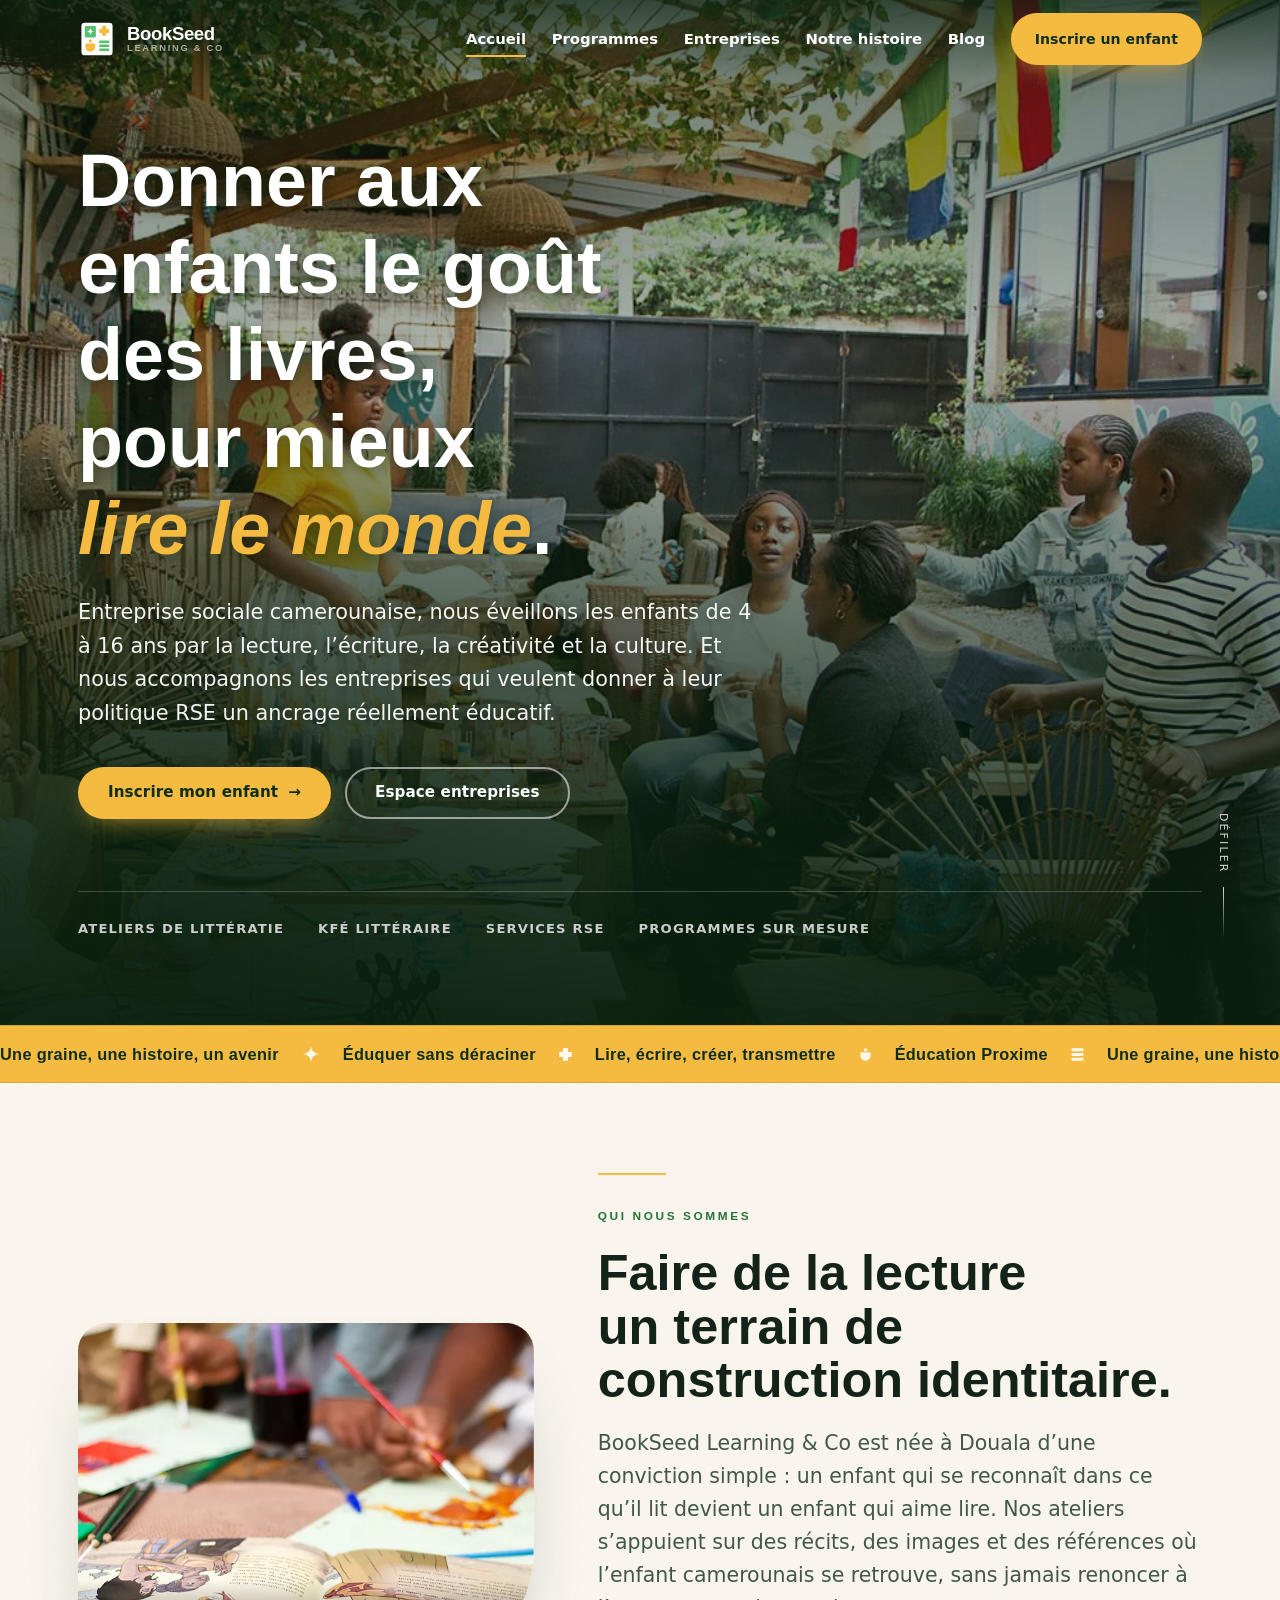
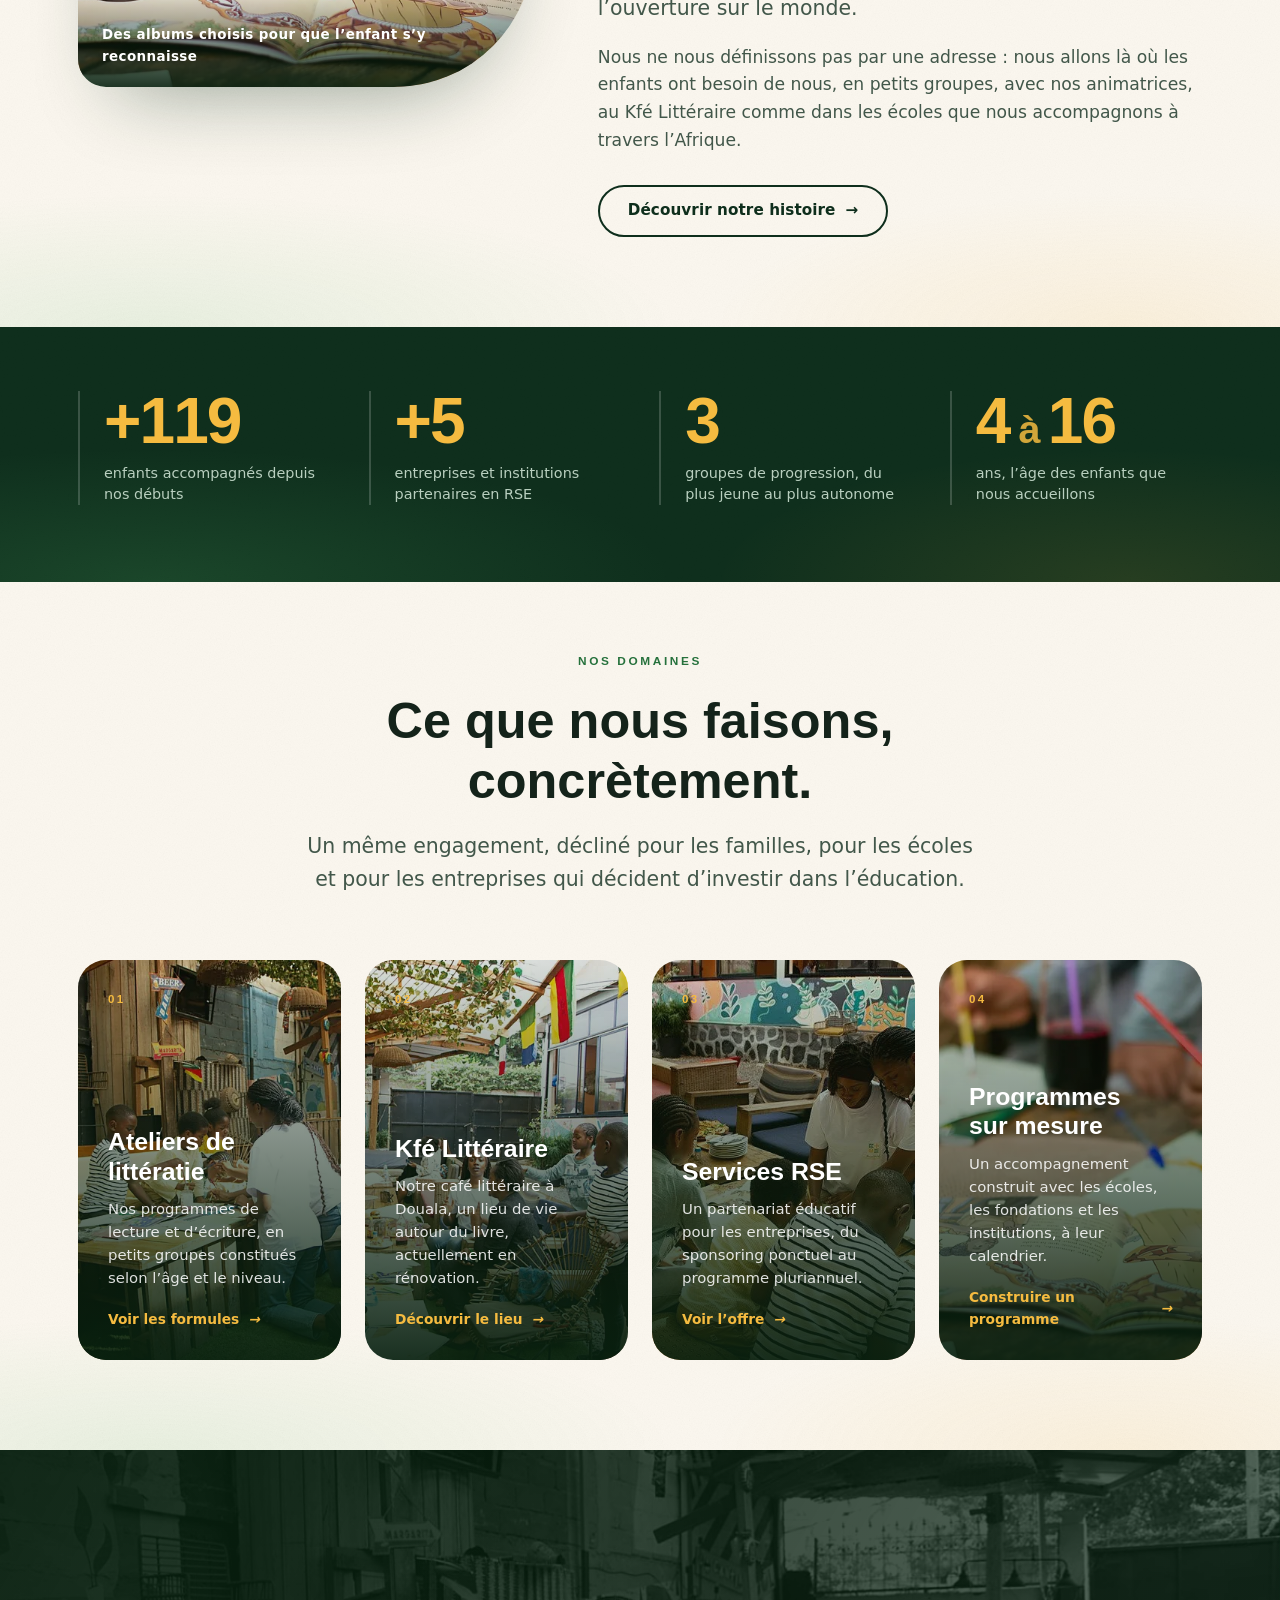
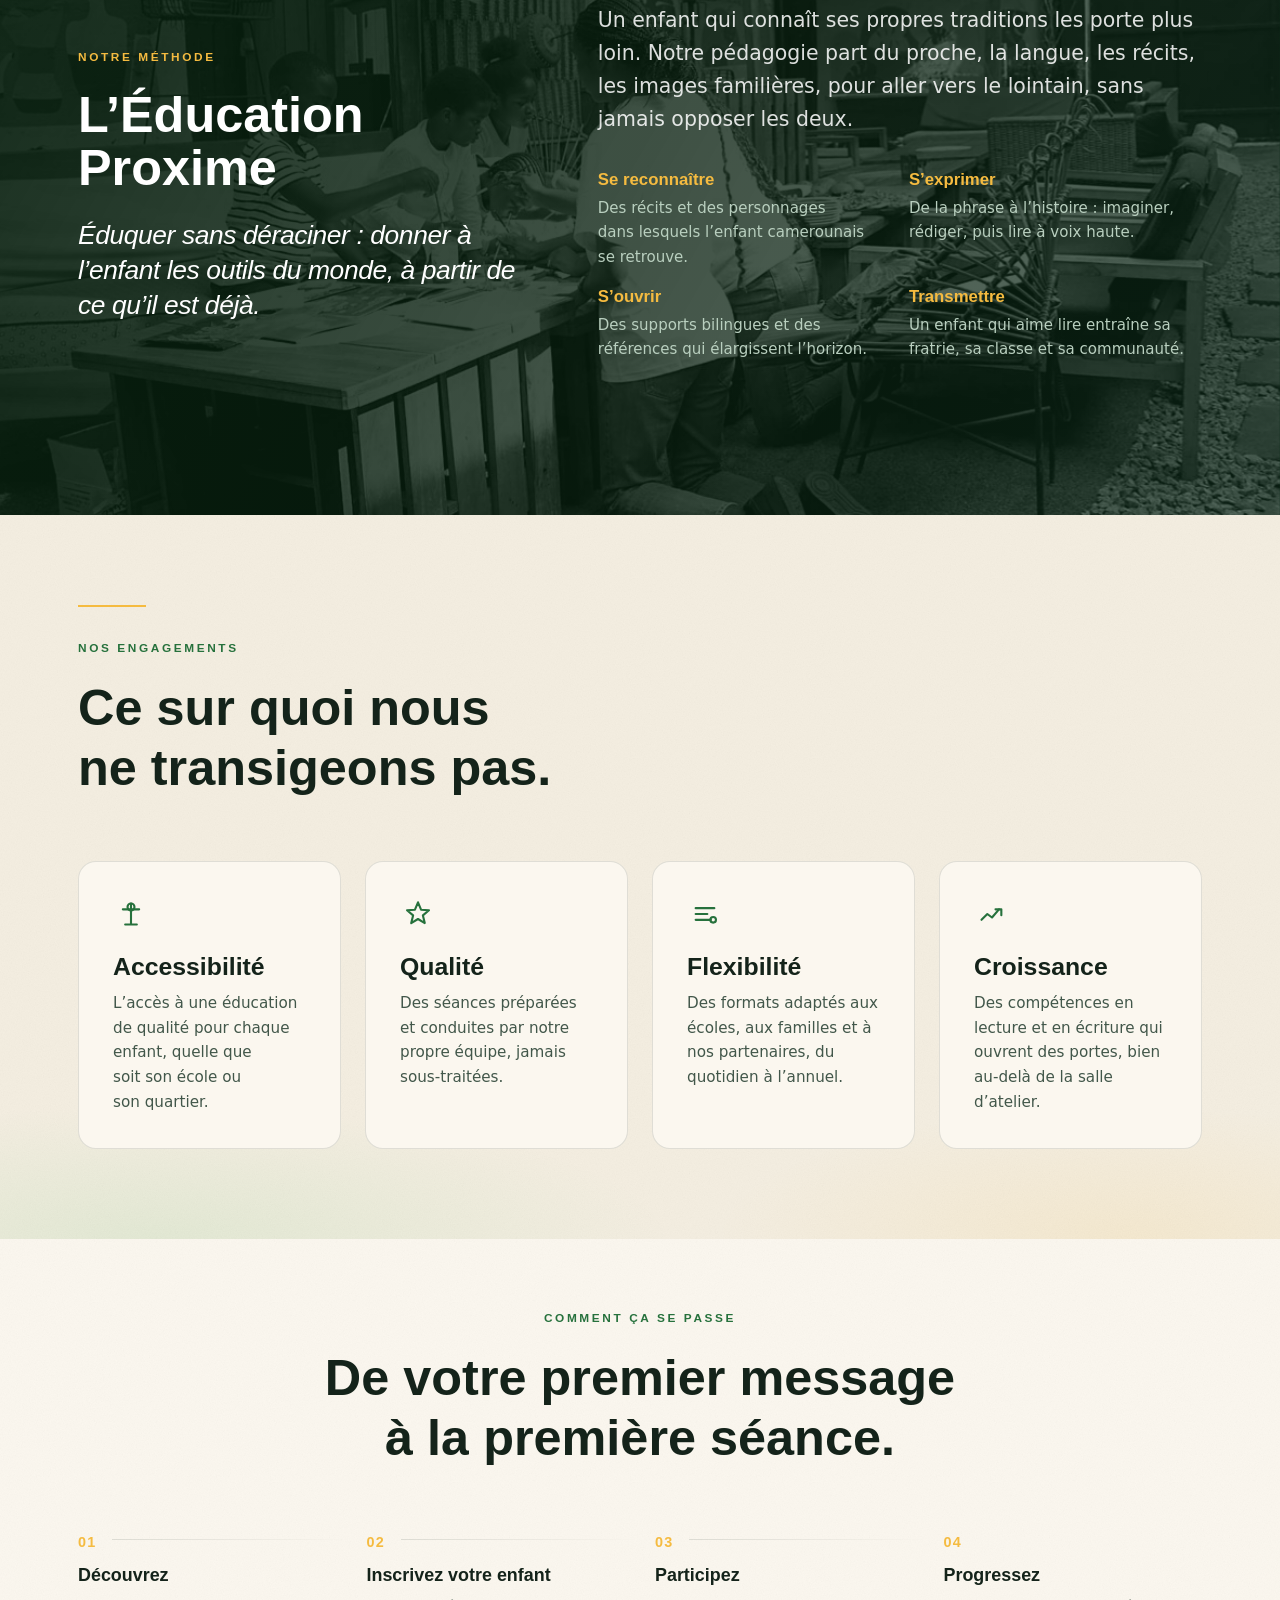
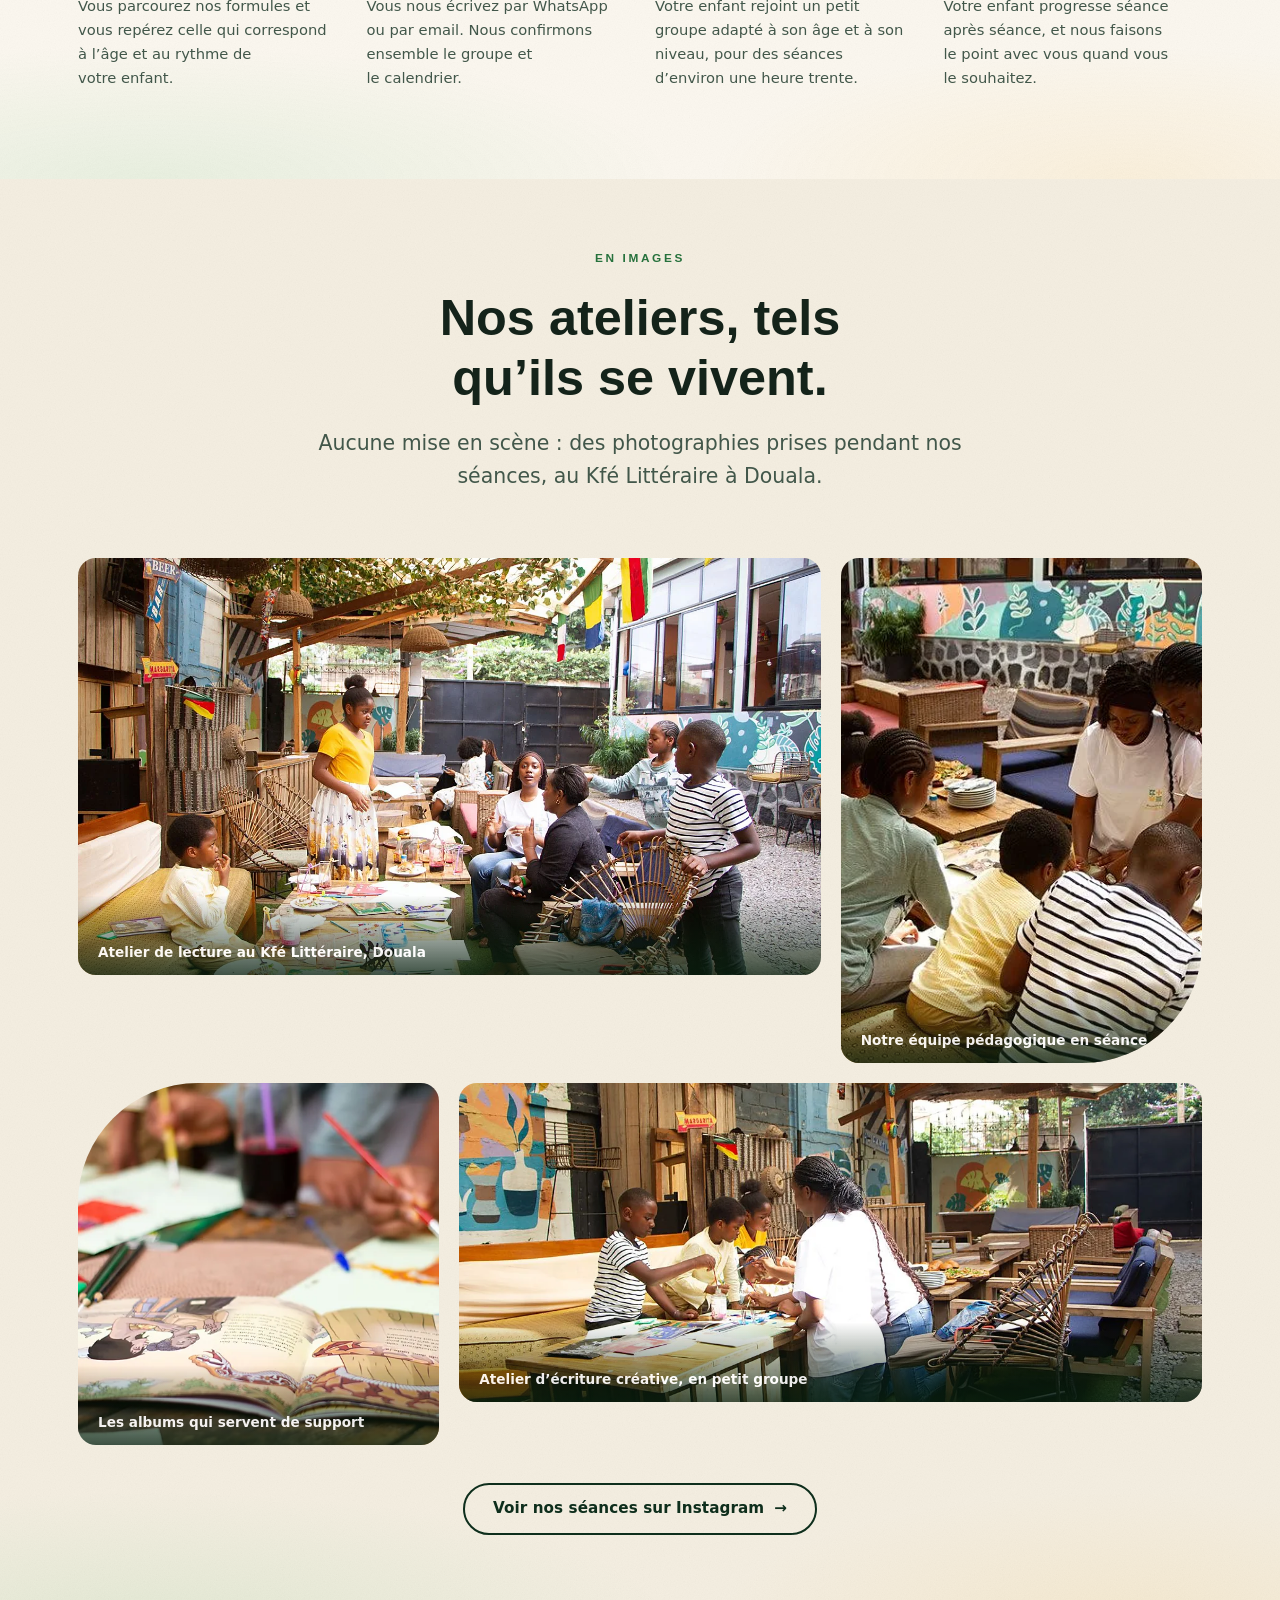
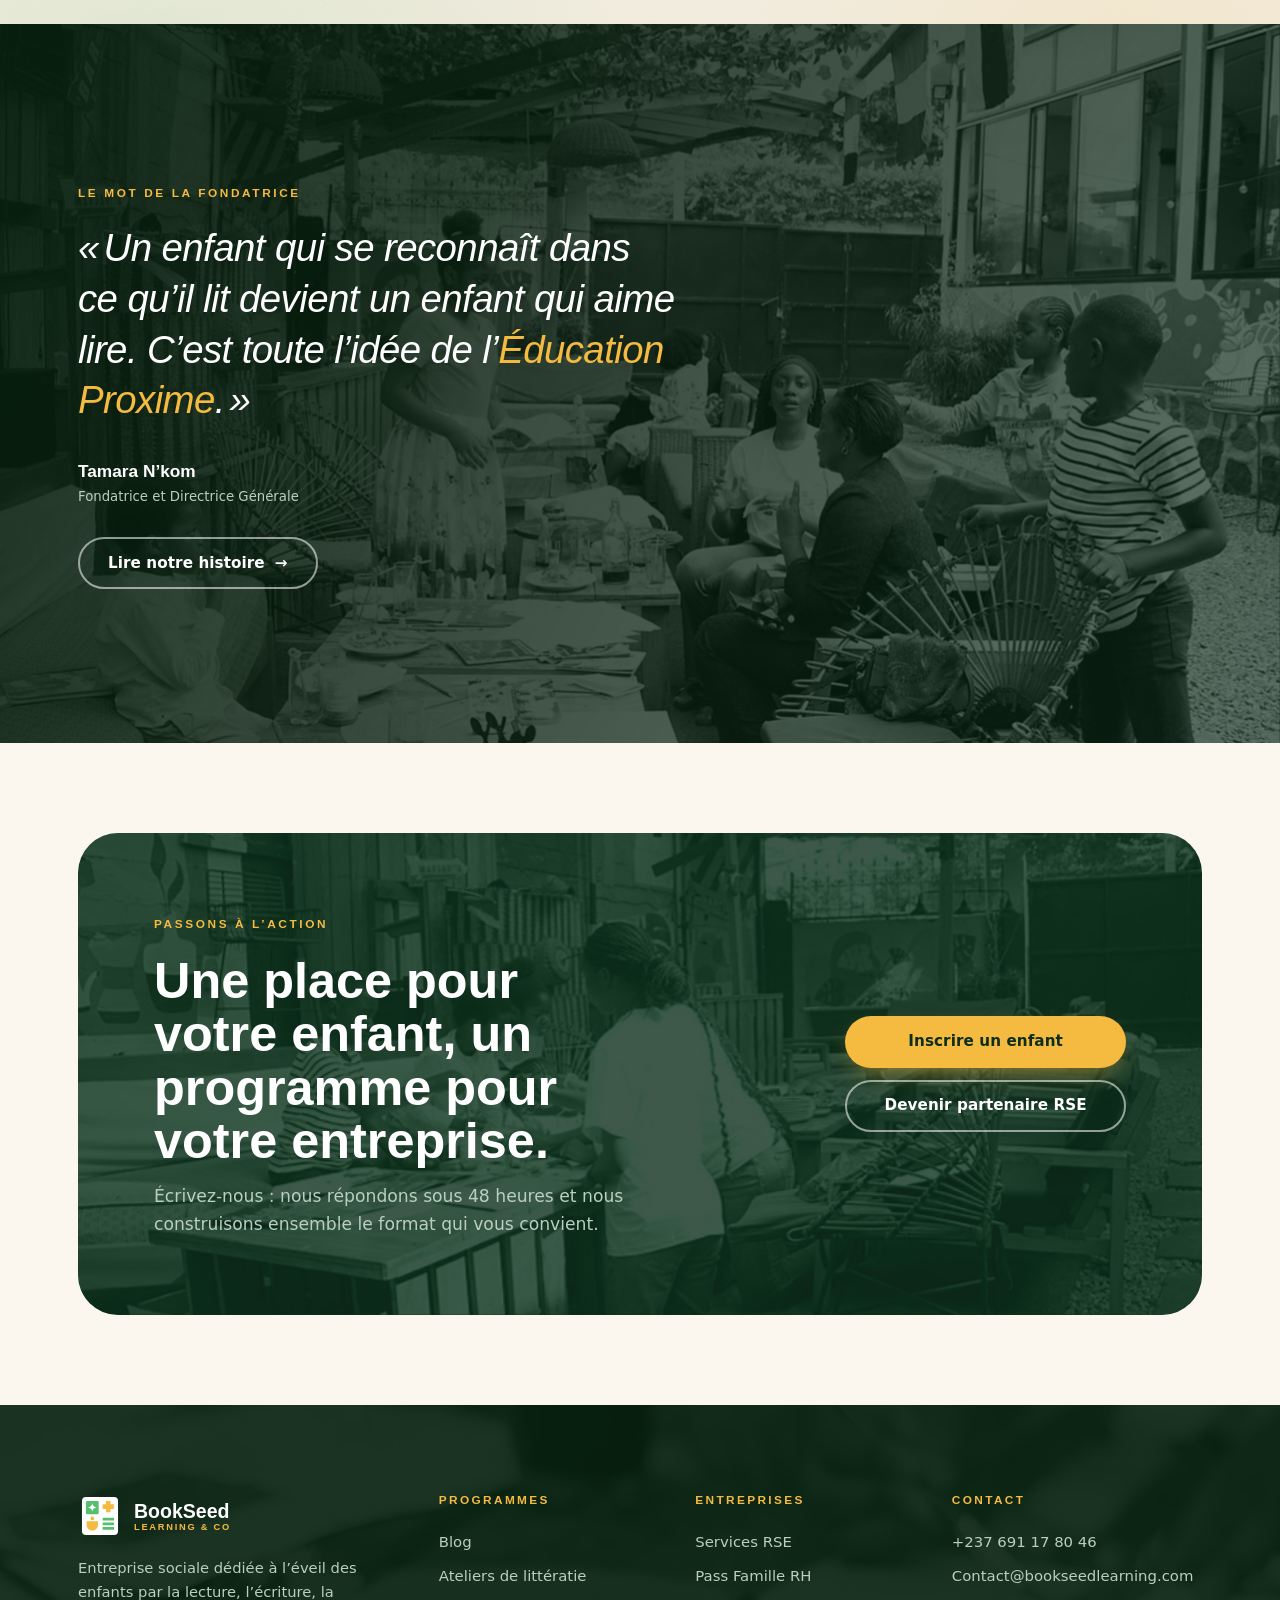
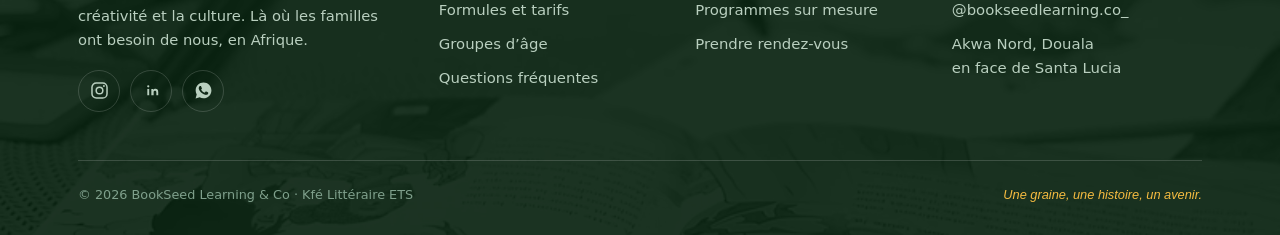
==== commit fed64926: "Harmonise le telephone et complete les donnees structurees JSON-LD - Uniformise l'espace insecable d" ====
--- a/index.html
+++ b/index.html
@@ -4,13 +4,13 @@
 <meta charset="UTF-8">
 <meta name="viewport" content="width=device-width, initial-scale=1">
 <title>BookSeed Learning &amp; Co · Donner aux enfants le goût des livres</title>
-<meta name="description" content="Entreprise sociale camerounaise dédiée à l'éveil des enfants par la lecture et l'écriture. Ateliers de littératie à Douala et Yaoundé, Kfé Littéraire et programmes RSE pour les entreprises.">
+<meta name="description" content="Entreprise sociale camerounaise dédiée à l'éveil des enfants par la lecture et l'écriture. Ateliers de littératie, Kfé Littéraire et programmes RSE pour les entreprises, à travers l'Afrique.">
 <meta name="theme-color" content="#0E2E1C">
 <link rel="canonical" href="https://bookseedlearning.com/">
 <meta property="og:type" content="website">
 <meta property="og:locale" content="fr_FR">
 <meta property="og:title" content="BookSeed Learning &amp; Co · Donner aux enfants le goût des livres">
-<meta property="og:description" content="Ateliers de lecture et d'écriture pour les 4 à 16 ans à Douala et Yaoundé, Kfé Littéraire et programmes RSE.">
+<meta property="og:description" content="Ateliers de lecture et d'écriture pour les 4 à 16 ans, Kfé Littéraire et programmes RSE, à travers l'Afrique.">
 <meta property="og:url" content="https://bookseedlearning.com/">
 <meta property="og:image" content="https://bookseedlearning.com/assets/img/kfe-terrasse-1400.jpg">
 <meta name="twitter:card" content="summary_large_image">
@@ -20,7 +20,7 @@
 <link rel="preconnect" href="https://fonts.gstatic.com" crossorigin>
 <link href="https://fonts.googleapis.com/css2?family=Inter:ital,wght@0,400;0,500;0,600;0,700;0,800;1,400;1,500&amp;family=Poppins:wght@700&amp;display=swap" rel="stylesheet">
 <link rel="preload" as="image" href="assets/img/kfe-terrasse-1400.webp" type="image/webp">
-<link rel="stylesheet" href="assets/css/site.css">
+<link rel="stylesheet" href="assets/css/site.css?v=2">
 <script type="application/ld+json">
 {
   "@context":"https://schema.org",
@@ -33,8 +33,8 @@
   "telephone":"+237691178046",
   "email":"Contact@bookseedlearning.com",
   "address":{"@type":"PostalAddress","streetAddress":"Akwa Nord, en face de Santa Lucia","addressLocality":"Douala","addressCountry":"CM"},
-  "areaServed":["Douala","Yaoundé"],
-  "sameAs":["https://www.instagram.com/bookseedlearning"]
+  "areaServed":"Afrique",
+  "sameAs":["https://www.instagram.com/bookseedlearning.co_","https://www.linkedin.com/company/bookseed-learning-co-africa/"]
 }
 </script>
 </head>
@@ -53,6 +53,7 @@
       <a class="nav-link" href="programmes.html">Programmes</a>
       <a class="nav-link" href="entreprises.html">Entreprises</a>
       <a class="nav-link" href="histoire.html">Notre histoire</a>
+      <a class="nav-link" href="blog.html">Blog</a>
       <a class="btn btn-gold btn-sm" href="programmes.html#formules">Inscrire un enfant</a>
     </nav>
     <button class="burger" aria-label="Ouvrir le menu" aria-expanded="false" aria-controls="drawer">
@@ -67,6 +68,7 @@
     <a href="programmes.html">Programmes</a>
     <a href="entreprises.html">Entreprises</a>
     <a href="histoire.html">Notre histoire</a>
+    <a href="blog.html">Blog</a>
   </nav>
   <div class="drawer-foot">
     <a class="btn btn-gold" href="programmes.html#formules">Inscrire un enfant</a>
@@ -127,7 +129,7 @@
           <span class="eyebrow">Qui nous sommes</span>
           <h2>Faire de la lecture un terrain de construction identitaire.</h2>
           <p class="lede" style="margin-top:20px">BookSeed Learning &amp; Co est née à Douala d’une conviction simple : un enfant qui se reconnaît dans ce qu’il lit devient un enfant qui aime lire. Nos ateliers s’appuient sur des récits, des images et des références où l’enfant camerounais se retrouve, sans jamais renoncer à l’ouverture sur le monde.</p>
-          <p style="margin-top:18px;color:var(--ink-soft)">Nous travaillons en petits groupes, avec nos animatrices, à Douala comme à Yaoundé, au Kfé Littéraire comme dans les écoles que nous accompagnons.</p>
+          <p style="margin-top:18px;color:var(--ink-soft)">Nous ne nous définissons pas par une adresse : nous allons là où les enfants ont besoin de nous, en petits groupes, avec nos animatrices, au Kfé Littéraire comme dans les écoles que nous accompagnons à travers l’Afrique.</p>
           <a class="btn btn-outline" style="margin-top:30px" href="histoire.html">Découvrir notre histoire <span class="ico">&rarr;</span></a>
         </div>
       </div>
@@ -147,8 +149,8 @@
           <span>entreprises et institutions partenaires en RSE</span>
         </div>
         <div class="stat rv" data-d="2">
-          <b data-count="2">2</b>
-          <span>villes où nous intervenons, Douala et Yaoundé</span>
+          <b data-count="3">3</b>
+          <span>groupes de progression, du plus jeune au plus autonome</span>
         </div>
         <div class="stat rv" data-d="3">
           <b>4<em style="font-style:normal;font-size:.62em;opacity:.85">&nbsp;à&nbsp;</em>16</b>
@@ -351,7 +353,7 @@
         </figure>
       </div>
       <div style="text-align:center;margin-top:38px" class="rv">
-        <a class="btn btn-outline" href="https://www.instagram.com/bookseedlearning" target="_blank" rel="noopener">Voir nos séances sur Instagram <span class="ico">&rarr;</span></a>
+        <a class="btn btn-outline" href="https://www.instagram.com/bookseedlearning.co_" target="_blank" rel="noopener">Voir nos séances sur Instagram <span class="ico">&rarr;</span></a>
       </div>
     </div>
   </section>
@@ -406,18 +408,22 @@
           <img src="assets/img/logo.svg" alt="" width="44" height="44">
           <b>BookSeed<small>Learning &amp; Co</small></b>
         </div>
-        <p>Entreprise sociale dédiée à l’éveil des enfants par la lecture, l’écriture, la créativité et la culture. Douala et Yaoundé, Cameroun.</p>
+        <p>Entreprise sociale dédiée à l’éveil des enfants par la lecture, l’écriture, la créativité et la culture. Là où les familles ont besoin de nous, en Afrique.</p>
         <div class="socials">
-          <a class="social" href="https://www.instagram.com/bookseedlearning" target="_blank" rel="noopener" aria-label="Instagram">
+          <a class="social" href="https://www.instagram.com/bookseedlearning.co_" target="_blank" rel="noopener" aria-label="Instagram">
             <svg width="19" height="19" viewBox="0 0 24 24" fill="none" stroke="currentColor" stroke-width="1.9"><rect x="2.5" y="2.5" width="19" height="19" rx="5.5"/><circle cx="12" cy="12" r="4.2"/><circle cx="17.6" cy="6.4" r="1.2" fill="currentColor" stroke="none"/></svg>
           </a>
-          <a class="social" href="https://wa.me/237691178046" target="_blank" rel="noopener" aria-label="WhatsApp">
+          <a class="social" href="https://www.linkedin.com/company/bookseed-learning-co-africa/" target="_blank" rel="noopener" aria-label="LinkedIn">
+            <svg width="19" height="19" viewBox="0 0 24 24" fill="currentColor"><rect x="6.7" y="10" width="2.4" height="8"/><circle cx="7.9" cy="6.7" r="1.4"/><path d="M11.8 18v-8h2.4v1.2c.6-.9 1.6-1.5 2.9-1.5 2.2 0 3.4 1.5 3.4 4.1V18h-2.4v-3.7c0-1.3-.5-2.1-1.6-2.1-.9 0-1.5.6-1.7 1.2-.1.2-.1.5-.1.8V18z"/></svg>
+          </a>
+          <a class="social" href="https://wa.me/237691178046?text=Bonjour%2C%20je%20m%E2%80%99int%C3%A9resse%20aux%20activit%C3%A9s%20de%20BookSeed%20Learning%20%26%20Co%20et%20j%E2%80%99aimerais%20avoir%20plus%20d%E2%80%99informations." target="_blank" rel="noopener" aria-label="WhatsApp">
             <svg width="19" height="19" viewBox="0 0 24 24" fill="currentColor"><path d="M12.04 2c-5.5 0-9.96 4.46-9.96 9.96 0 1.76.46 3.48 1.34 5L2 22l5.16-1.35a9.9 9.9 0 004.88 1.25h.01c5.5 0 9.96-4.46 9.96-9.96S17.54 2 12.04 2zm5.83 14.06c-.25.7-1.44 1.33-2 1.42-.51.08-1.16.11-1.87-.12-.43-.14-.99-.32-1.7-.63-2.99-1.29-4.94-4.3-5.09-4.5-.15-.2-1.22-1.62-1.22-3.09s.77-2.19 1.04-2.49c.27-.3.59-.37.79-.37h.57c.18 0 .43-.07.67.51.25.6.84 2.07.91 2.22.07.15.12.32.02.52-.1.2-.15.32-.3.5l-.44.51c-.15.15-.3.31-.13.61.17.3.76 1.25 1.63 2.03 1.12 1 2.06 1.31 2.36 1.46.3.15.47.12.65-.07.17-.2.75-.87.95-1.17.2-.3.4-.25.67-.15.27.1 1.72.81 2.01.96.3.15.5.22.57.35.07.12.07.72-.18 1.42z"/></svg>
           </a>
         </div>
       </div>
       <div>
         <h4>Programmes</h4>
+        <a href="blog.html">Blog</a>
         <a href="programmes.html">Ateliers de littératie</a>
         <a href="programmes.html#formules">Formules et tarifs</a>
         <a href="programmes.html#ages">Groupes d’âge</a>
@@ -434,7 +440,7 @@
         <h4>Contact</h4>
         <a href="tel:+237691178046">+237 691 17 80 46</a>
         <a href="mailto:Contact@bookseedlearning.com">Contact@bookseedlearning.com</a>
-        <a href="https://www.instagram.com/bookseedlearning" target="_blank" rel="noopener">@bookseedlearning</a>
+        <a href="https://www.instagram.com/bookseedlearning.co_" target="_blank" rel="noopener">@bookseedlearning.co_</a>
         <a href="histoire.html#contact">Akwa Nord, Douala<br>en face de Santa Lucia</a>
       </div>
     </div>
@@ -445,7 +451,7 @@
   </div>
 </footer>
 
-<a class="wa" href="https://wa.me/237691178046" target="_blank" rel="noopener" aria-label="Nous écrire sur WhatsApp">
+<a class="wa" href="https://wa.me/237691178046?text=Bonjour%2C%20je%20m%E2%80%99int%C3%A9resse%20aux%20activit%C3%A9s%20de%20BookSeed%20Learning%20%26%20Co%20et%20j%E2%80%99aimerais%20avoir%20plus%20d%E2%80%99informations." target="_blank" rel="noopener" aria-label="Nous écrire sur WhatsApp">
   <svg viewBox="0 0 24 24" fill="currentColor"><path d="M12.04 2c-5.5 0-9.96 4.46-9.96 9.96 0 1.76.46 3.48 1.34 5L2 22l5.16-1.35a9.9 9.9 0 004.88 1.25h.01c5.5 0 9.96-4.46 9.96-9.96S17.54 2 12.04 2zm5.83 14.06c-.25.7-1.44 1.33-2 1.42-.51.08-1.16.11-1.87-.12-.43-.14-.99-.32-1.7-.63-2.99-1.29-4.94-4.3-5.09-4.5-.15-.2-1.22-1.62-1.22-3.09s.77-2.19 1.04-2.49c.27-.3.59-.37.79-.37h.57c.18 0 .43-.07.67.51.25.6.84 2.07.91 2.22.07.15.12.32.02.52-.1.2-.15.32-.3.5l-.44.51c-.15.15-.3.31-.13.61.17.3.76 1.25 1.63 2.03 1.12 1 2.06 1.31 2.36 1.46.3.15.47.12.65-.07.17-.2.75-.87.95-1.17.2-.3.4-.25.67-.15.27.1 1.72.81 2.01.96.3.15.5.22.57.35.07.12.07.72-.18 1.42z"/></svg>
 </a>
 
@@ -459,6 +465,6 @@
   </div>
 </div>
 
-<script src="assets/js/site.js" defer></script>
+<script src="assets/js/site.js?v=2" defer></script>
 </body>
 </html>
